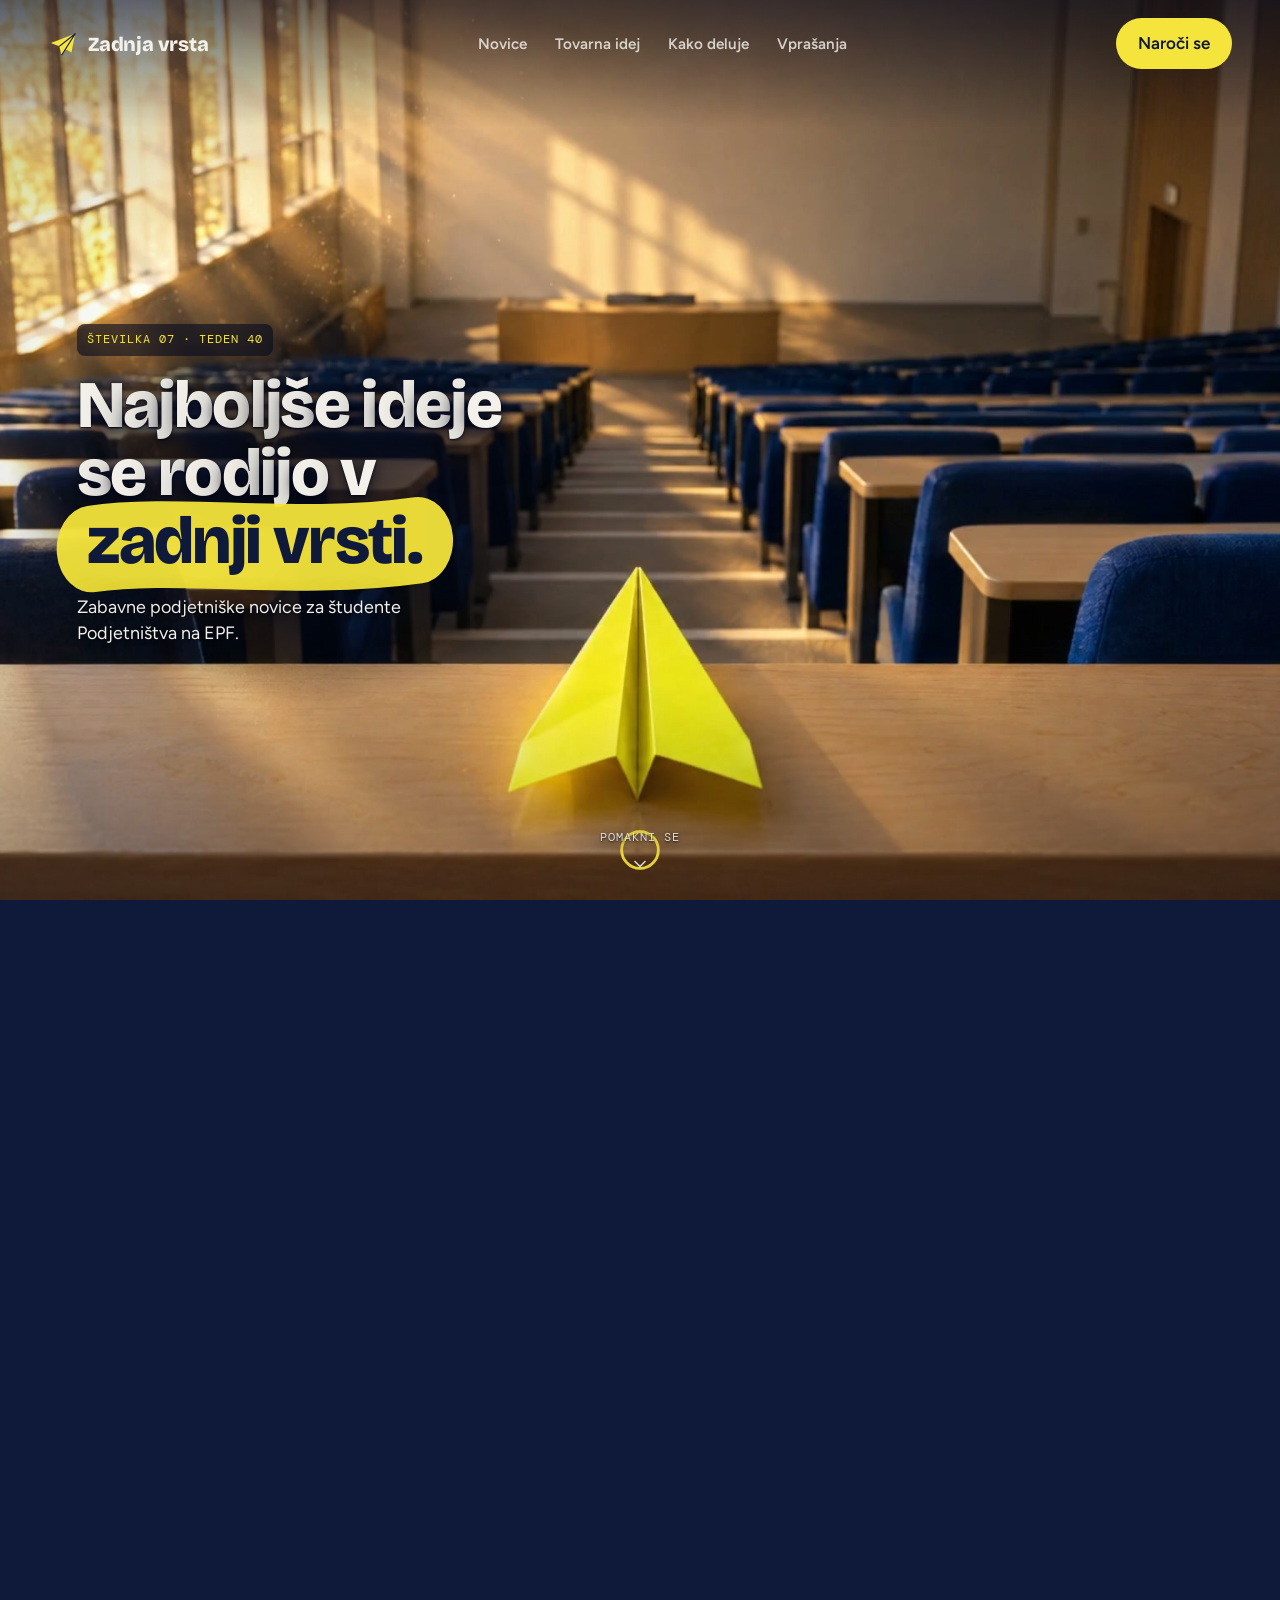
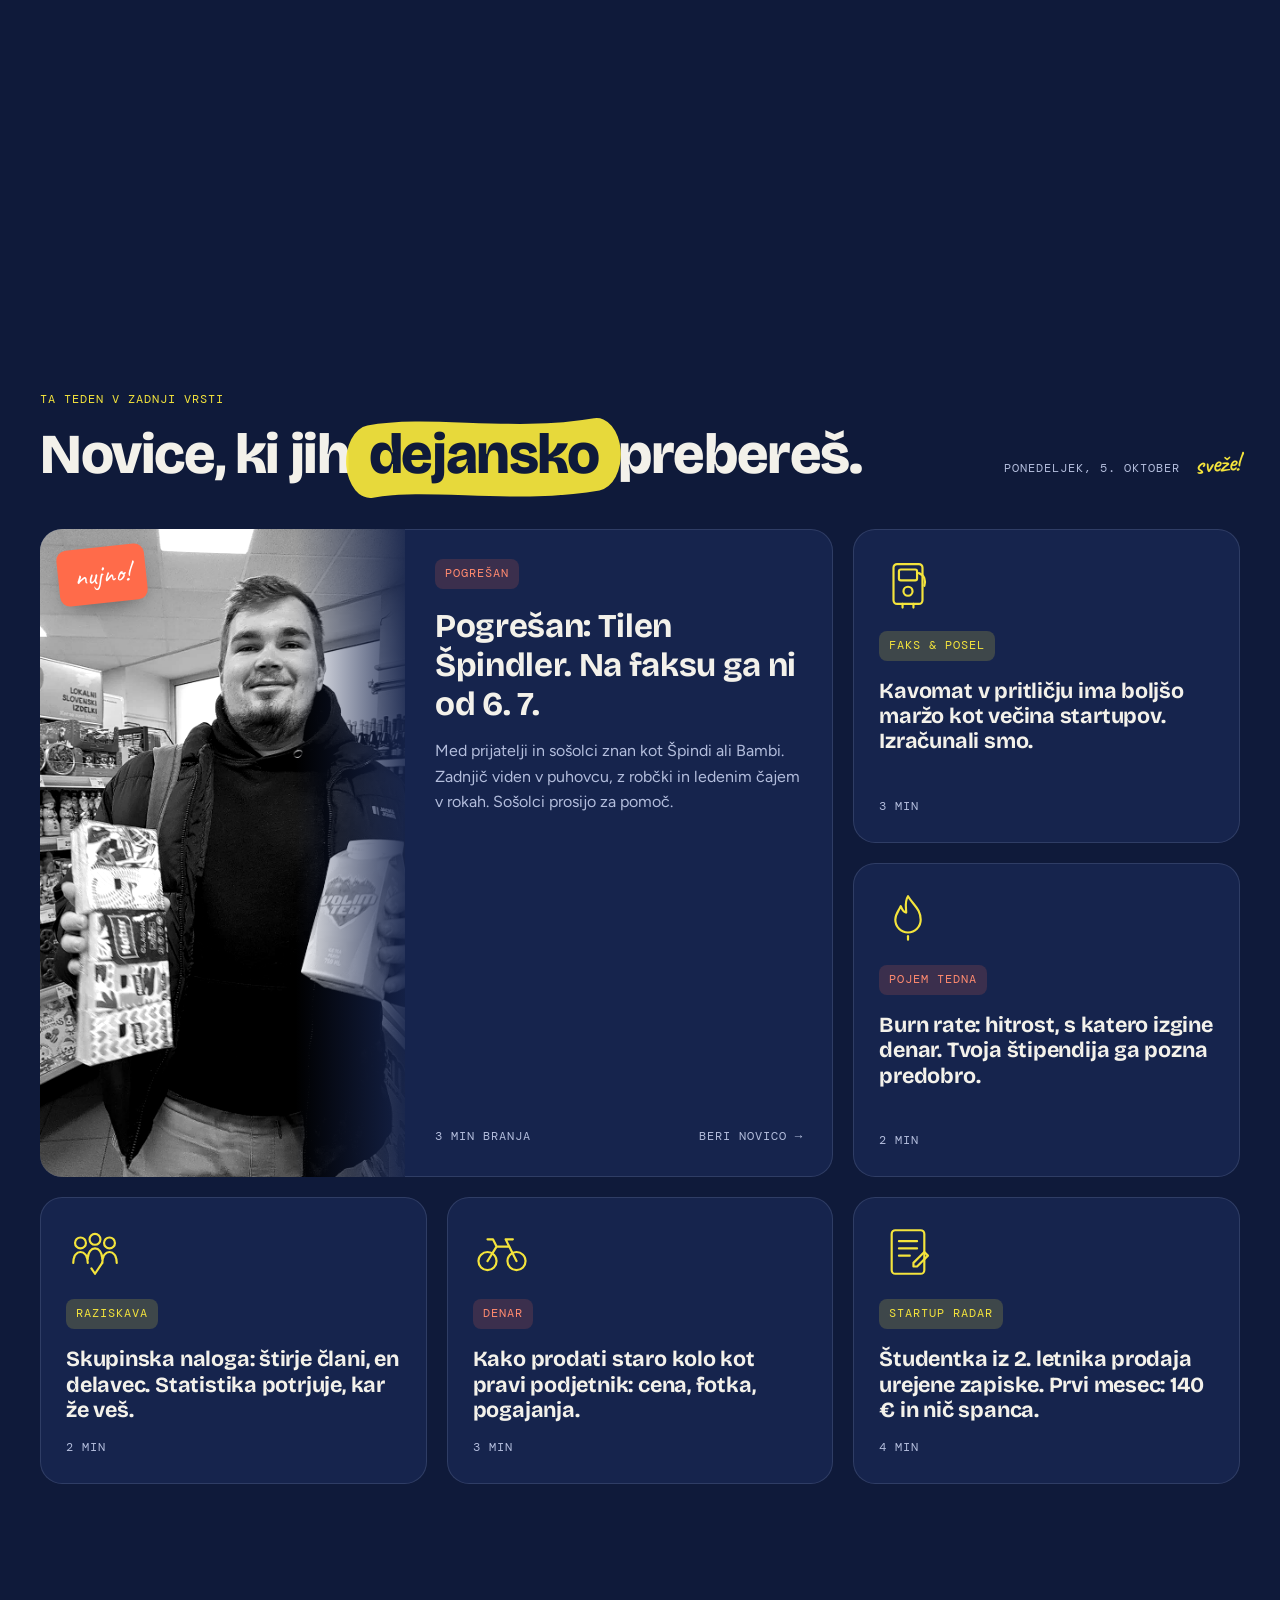
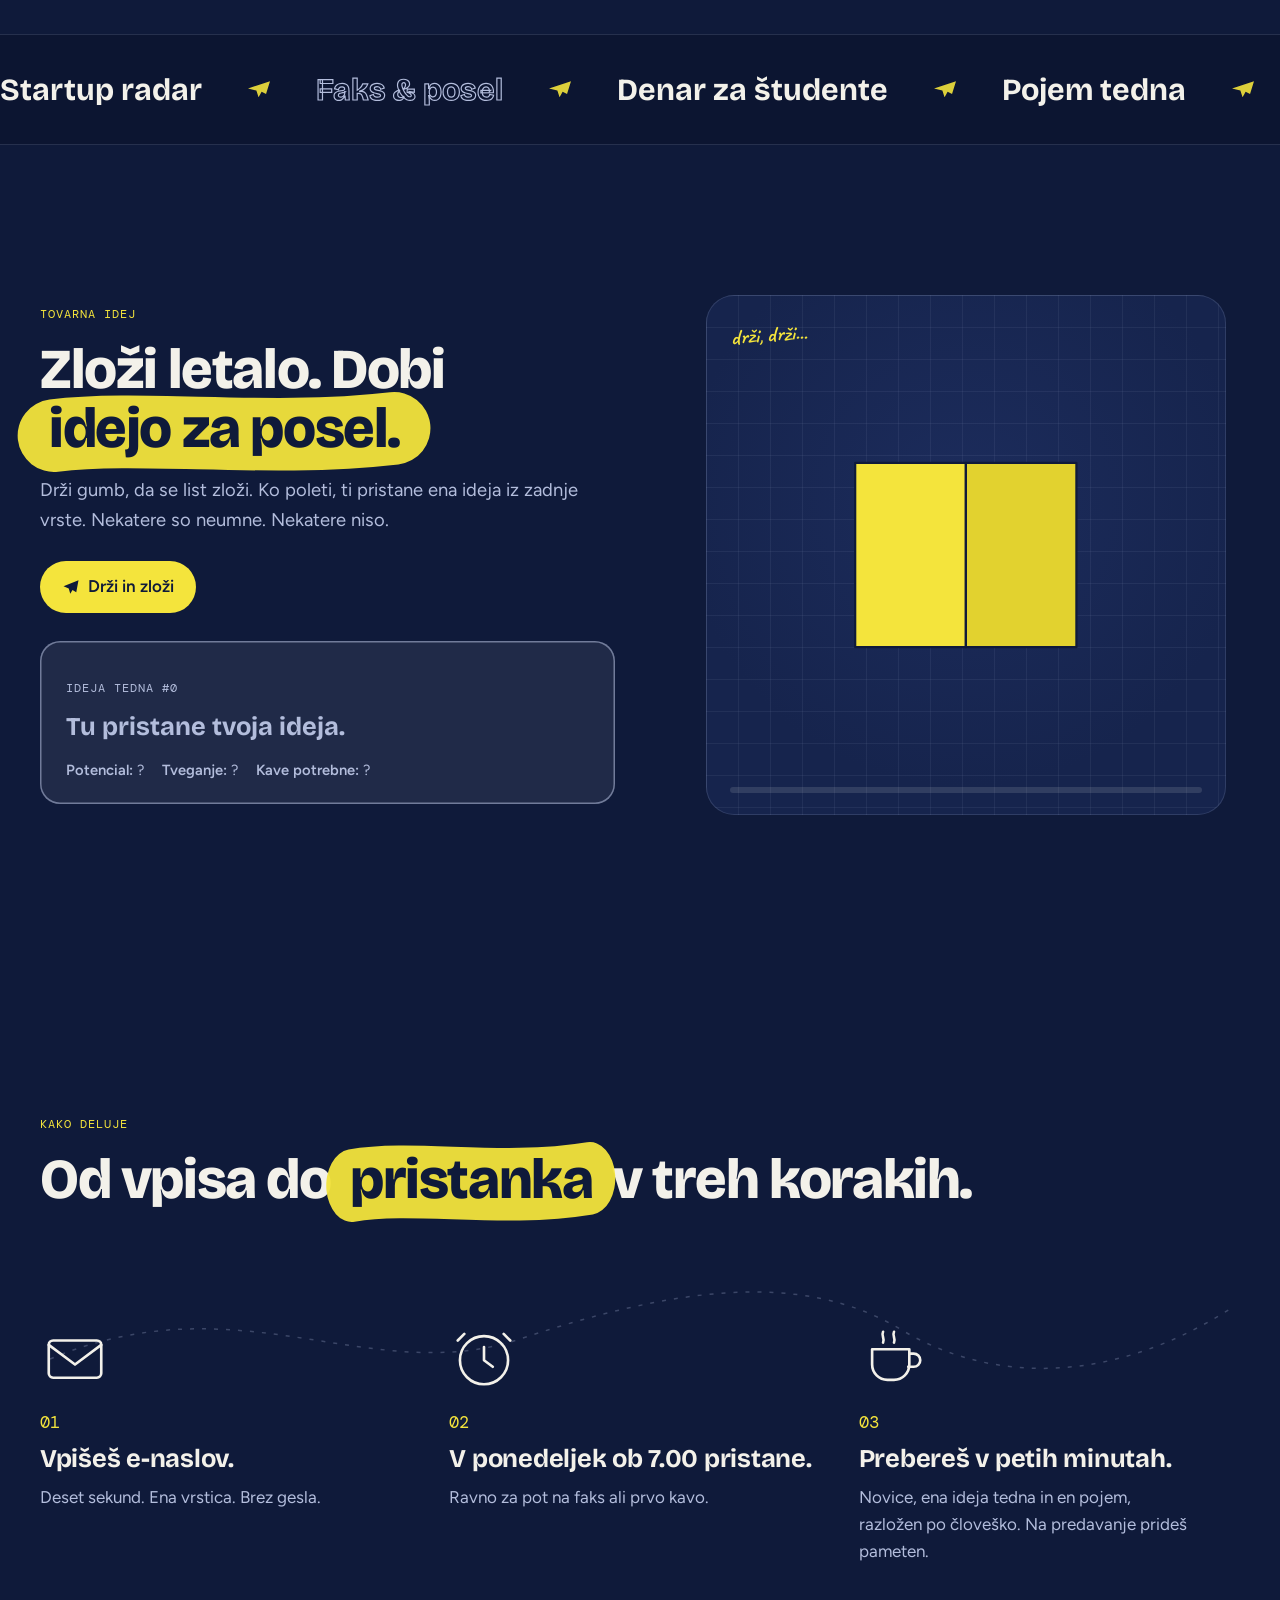
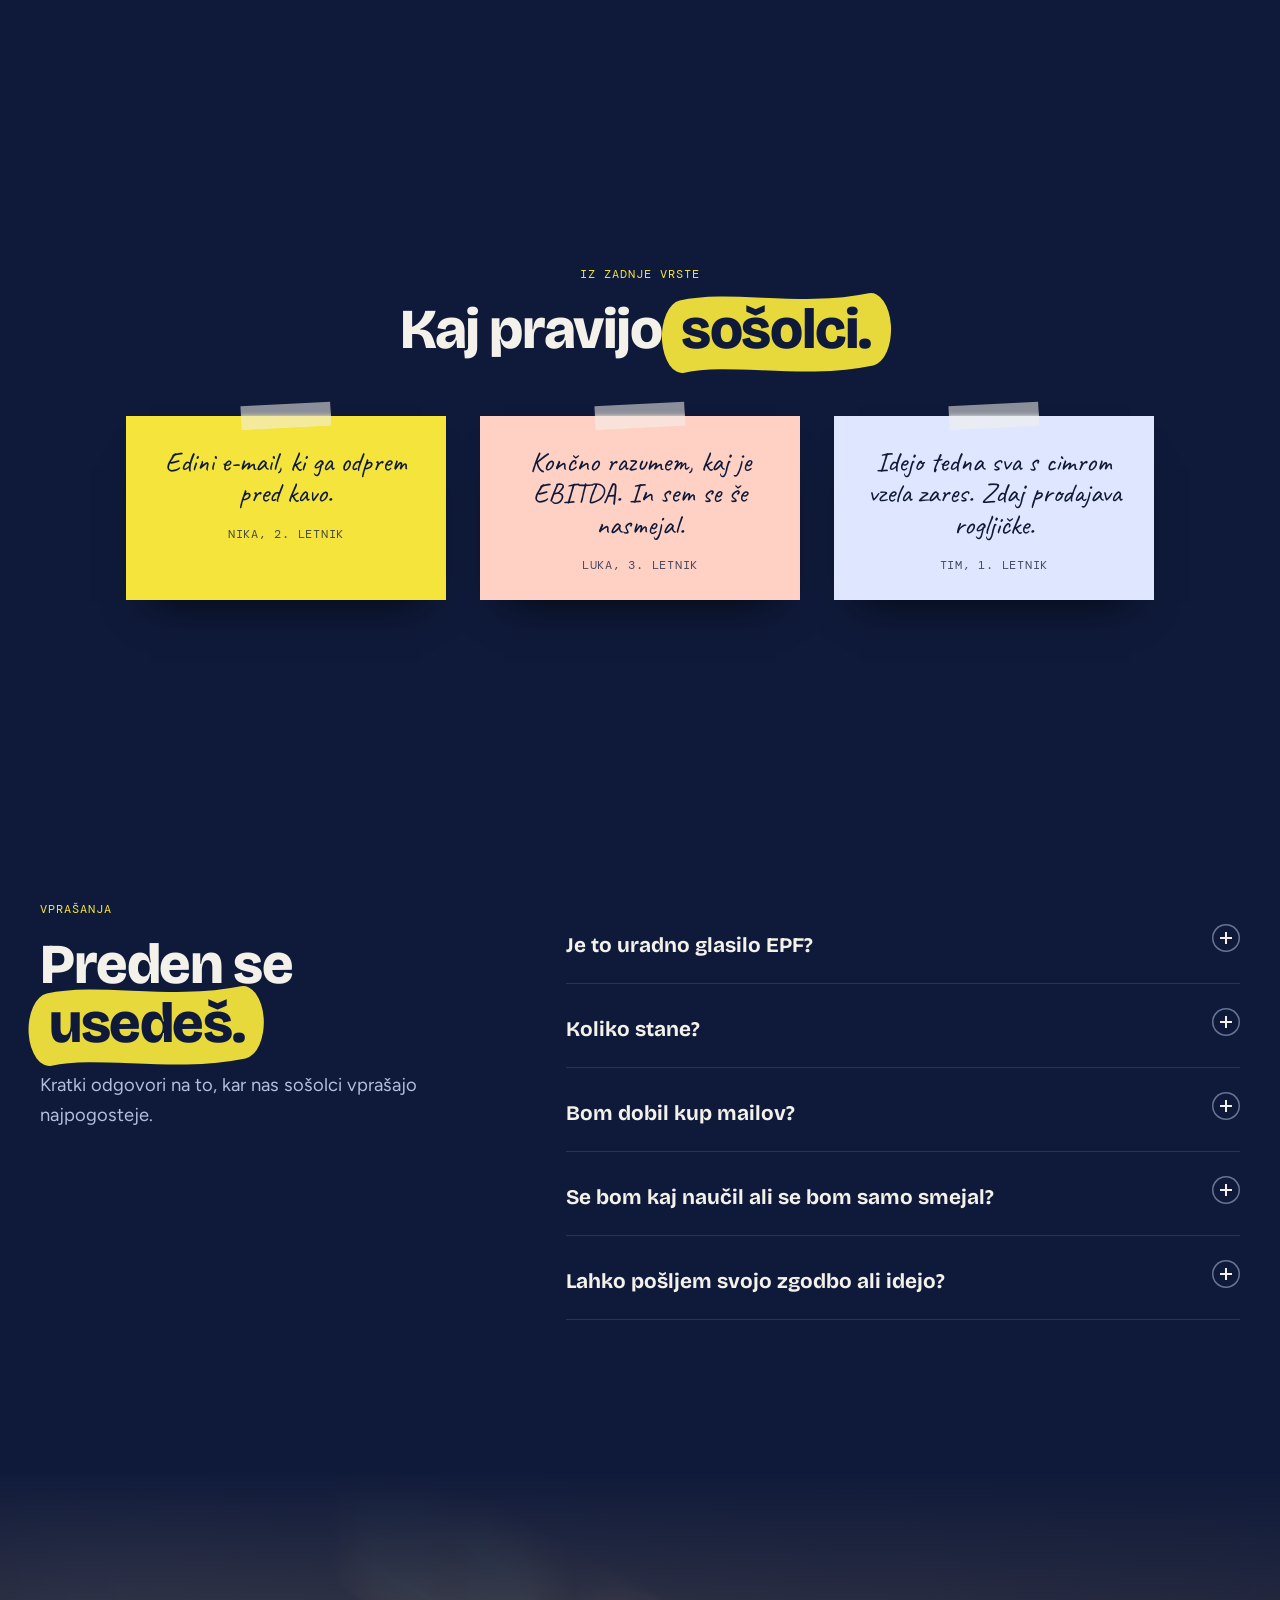
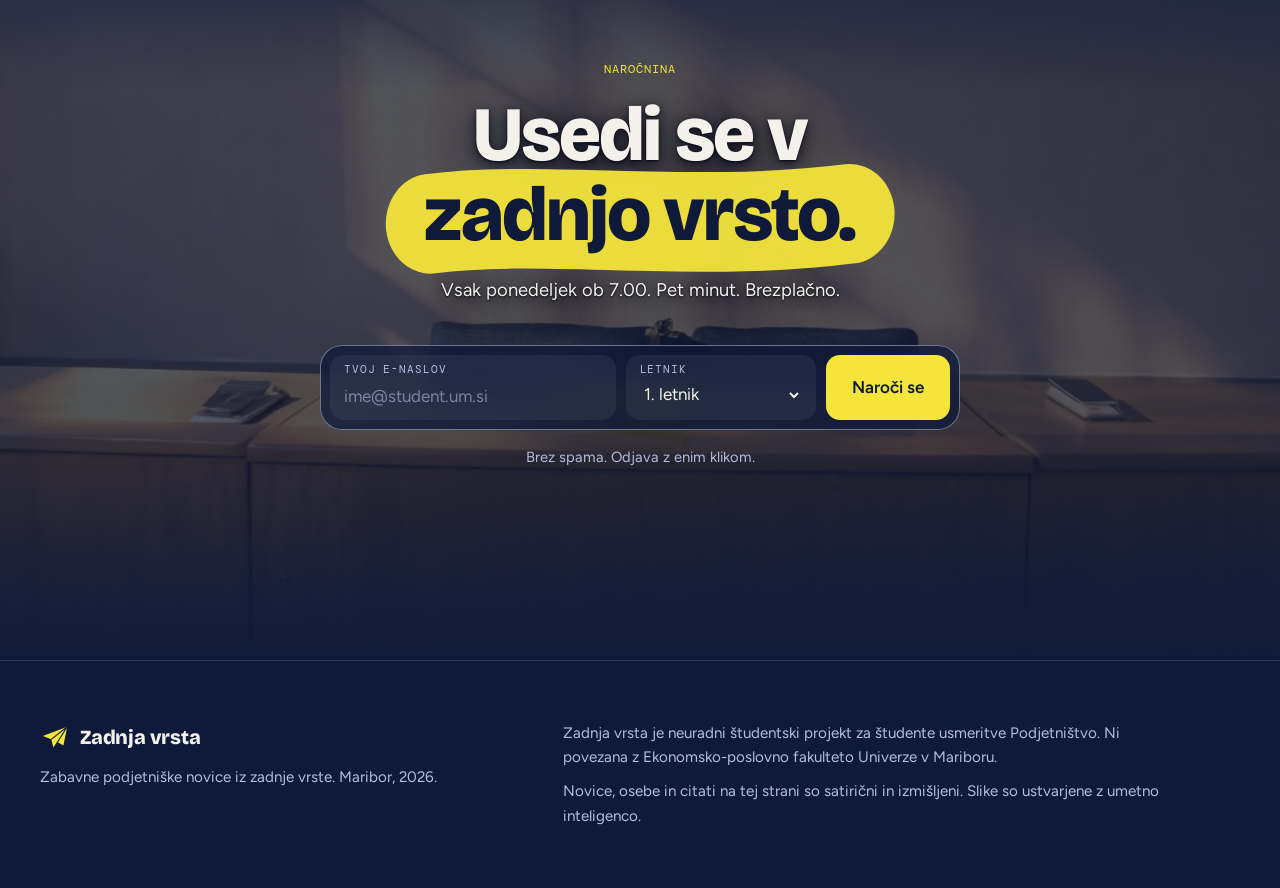
==== index.html @ e7b63c5e "Add satirical missing-person story as featured news" ====
<!doctype html>
<html lang="sl">
<head>
<meta charset="utf-8">
<meta name="viewport" content="width=device-width, initial-scale=1">
<title>Zadnja vrsta · Zabavne podjetniške novice za študente EPF</title>
<meta name="description" content="Zadnja vrsta je neuradni tedenski e-časopis za študente Podjetništva na EPF. Poslovne novice brez dolgčasa, vsak ponedeljek, pet minut branja, brezplačno.">
<meta name="theme-color" content="#0f1a3a">
<!-- DEPLOY STEP: replace og:url and og:image with absolute live URLs -->
<meta property="og:type" content="website">
<meta property="og:title" content="Zadnja vrsta · Poslovne novice brez dolgčasa">
<meta property="og:description" content="Najboljše ideje se rodijo v zadnji vrsti. Vsak ponedeljek, pet minut, brezplačno.">
<meta property="og:url" content="https://nnejc.github.io/zadnja-vrsta/">
<meta property="og:image" content="https://nnejc.github.io/zadnja-vrsta/assets/hero-ending.jpg">
<link rel="icon" href="data:image/svg+xml,%3Csvg xmlns='http://www.w3.org/2000/svg' viewBox='0 0 64 64'%3E%3Crect width='64' height='64' rx='14' fill='%230f1a3a'/%3E%3Cpath d='M54 14 10 30l16 6 4 16 8-11 10 6z' fill='%23f4e43c'/%3E%3Cpath d='M26 36 54 14 30 52' fill='none' stroke='%230f1a3a' stroke-width='2' stroke-linejoin='round'/%3E%3C/svg%3E">
<link rel="preconnect" href="https://fonts.googleapis.com">
<link rel="preconnect" href="https://fonts.gstatic.com" crossorigin>
<link href="https://fonts.googleapis.com/css2?family=Bricolage+Grotesque:opsz,wght@12..96,700;12..96,800&family=Caveat:wght@600&family=DM+Mono:wght@400;500&family=Figtree:wght@400;600&display=swap" rel="stylesheet">
<style>
@property --hk{syntax:'<number>';inherits:true;initial-value:0}
@property --draw{syntax:'<number>';inherits:true;initial-value:0}
:root{
  --canvas:#0f1a3a;
  --panel:#16244d;
  --panel-2:#1c2c5c;
  --accent:#f4e43c;
  --accent-hover:#fff06a;
  --accent-muted:rgba(244,228,60,.18);
  --coral:#ff6b4a;
  --text-secondary:#b3bddc;
  --text-primary:#f3f1ea;
  --ink:#0f1a3a;
  --line:rgba(179,189,220,.16);
  --line-strong:rgba(179,189,220,.55);
  --ease-out:cubic-bezier(.22,1,.36,1);
  --ease-io:cubic-bezier(.65,0,.35,1);
  --tshadow:0 1px 2px rgba(5,8,22,.95),0 3px 12px rgba(5,8,22,.78),0 10px 44px rgba(5,8,22,.8);
  --f-display:'Bricolage Grotesque',system-ui,sans-serif;
  --f-body:'Figtree',system-ui,sans-serif;
  --f-mono:'DM Mono',ui-monospace,monospace;
  --f-hand:'Caveat',cursive;
}
*,*::before,*::after{box-sizing:border-box}
html{overflow-x:hidden;overflow-x:clip;scroll-behavior:smooth;-webkit-text-size-adjust:100%}
body{margin:0;overflow-x:hidden;overflow-x:clip;background:var(--canvas);color:var(--text-primary);font-family:var(--f-body);font-size:1.0625rem;line-height:1.6;-webkit-font-smoothing:antialiased;animation:pageIn .9s var(--ease-out) both}
@keyframes pageIn{from{opacity:0}to{opacity:1}}
img{max-width:100%;display:block}
a{color:inherit}
button,input,select{font:inherit}
.sr-only{position:absolute;width:1px;height:1px;padding:0;margin:-1px;overflow:hidden;clip:rect(0 0 0 0);white-space:nowrap;border:0}
.skip{position:fixed;left:16px;top:-60px;z-index:100;background:var(--accent);color:var(--ink);padding:10px 16px;border-radius:10px;font-weight:600;text-decoration:none;transition:top .3s var(--ease-out)}
.skip:focus{top:16px}
:focus-visible{outline:3px solid var(--accent);outline-offset:3px;border-radius:6px}
.mono{font-family:var(--f-mono);font-size:.78rem;letter-spacing:.08em;text-transform:uppercase}
.hand{font-family:var(--f-hand);font-weight:600}

/* ---------- environment layer ---------- */
.env{position:fixed;inset:0;z-index:-1;pointer-events:none;overflow:hidden}
.env::before,.env::after{content:"";position:absolute;width:70vmax;height:70vmax;border-radius:50%;filter:blur(40px);opacity:.55}
.env::before{left:-20vmax;top:-10vmax;background:radial-gradient(circle,rgba(46,78,170,.55),transparent 65%);animation:drift1 90s var(--ease-io) -20s infinite alternate}
.env::after{right:-25vmax;bottom:-25vmax;background:radial-gradient(circle,rgba(244,228,60,.08),transparent 60%);animation:drift2 110s var(--ease-io) -40s infinite alternate}
@keyframes drift1{to{transform:translate(18vmax,22vmax) scale(1.1)}}
@keyframes drift2{to{transform:translate(-20vmax,-14vmax) scale(.9)}}
.grain{position:absolute;inset:0;opacity:.07;mix-blend-mode:overlay;background-image:url("data:image/svg+xml,%3Csvg xmlns='http://www.w3.org/2000/svg' width='160' height='160'%3E%3Cfilter id='n'%3E%3CfeTurbulence type='fractalNoise' baseFrequency='.9' numOctaves='2' stitchTiles='stitch'/%3E%3C/filter%3E%3Crect width='100%25' height='100%25' filter='url(%23n)'/%3E%3C/svg%3E")}

/* ---------- nav ---------- */
.nav{position:fixed;top:0;left:0;right:0;z-index:50;display:flex;align-items:center;justify-content:space-between;gap:24px;padding:18px clamp(16px,4vw,48px);transition:background-color .5s var(--ease-out),backdrop-filter .5s var(--ease-out),padding .5s var(--ease-out)}
.nav::before{content:"";position:absolute;inset:0 0 -40px;z-index:-1;pointer-events:none;background:linear-gradient(rgba(8,12,30,.55),rgba(8,12,30,0));transition:opacity .5s var(--ease-out)}
.nav.solid{background:rgba(15,26,58,.82);backdrop-filter:blur(14px);-webkit-backdrop-filter:blur(14px);padding-top:12px;padding-bottom:12px}
.nav.solid::before{opacity:0}
.brand{display:flex;align-items:center;gap:10px;text-decoration:none;font-family:var(--f-display);font-weight:800;font-size:1.25rem;letter-spacing:-.01em}
.brand svg{width:30px;height:30px;flex:none}
.nav ul{display:flex;gap:28px;list-style:none;margin:0;padding:0}
.nav ul a{text-decoration:none;font-weight:600;font-size:.95rem;color:var(--text-primary);opacity:.82;transition:opacity .3s var(--ease-out)}
.nav ul a:hover{opacity:1}
.btn{display:inline-flex;align-items:center;justify-content:center;gap:8px;border:0;cursor:pointer;text-decoration:none;font-weight:600;border-radius:999px;padding:12px 22px;background:var(--accent);color:var(--ink);text-shadow:none;transition:background-color .3s var(--ease-out),transform .3s var(--ease-out),box-shadow .3s var(--ease-out)}
.btn:hover{background:var(--accent-hover);transform:translateY(-2px);box-shadow:0 10px 30px -10px rgba(244,228,60,.6)}
.btn.ghost{background:transparent;color:var(--text-primary);box-shadow:inset 0 0 0 1.5px var(--line-strong)}
.btn.ghost:hover{box-shadow:inset 0 0 0 1.5px var(--text-primary);background:rgba(243,241,234,.06)}
.btn svg{width:18px;height:18px}
@media (max-width:860px){.nav ul{display:none}}
@media (pointer:coarse){.btn{min-height:44px}}

/* ---------- highlighter (signature) ---------- */
.hl{position:relative;isolation:isolate;white-space:nowrap;margin:0 .16em;color:color-mix(in srgb,var(--ink) calc(var(--hk)*100%),var(--text-primary))}
.hl-svg{position:absolute;left:-.1em;top:-.06em;width:calc(100% + .2em);height:calc(100% + .1em);z-index:-1;overflow:visible;pointer-events:none}
.hl-svg path{fill:none;stroke:var(--accent);stroke-width:20;stroke-linecap:round;stroke-dasharray:1;stroke-dashoffset:calc(1 - var(--hk));opacity:.95}
.reveal .hl,.static-hero .hl{text-shadow:none}
.reveal .hl{--hk:0;transition:--hk 1s var(--ease-out) .45s}
.reveal.in .hl{--hk:1}

/* ---------- hero ---------- */
.hero{position:relative;height:560vh}
.stage{position:sticky;top:0;height:100vh;height:100svh;overflow:hidden;background:#0a1230}
.poster,.stage video{position:absolute;inset:0;width:100%;height:100%;object-fit:cover;background-size:cover;background-position:center}
.stage video{opacity:0;transform:translateZ(0);will-change:transform;transition:opacity .8s var(--ease-out)}
.stage.video-ready video{opacity:1}
.stage.video-failed video{display:none}
.scrim{position:absolute;inset:0;pointer-events:none;background:radial-gradient(ellipse 120% 90% at 50% 45%,rgba(8,12,30,0) 35%,rgba(8,12,30,.6) 100%)}
.band{position:absolute;z-index:2;opacity:0;text-shadow:var(--tshadow);pointer-events:none}
.band::before{content:"";position:absolute;inset:-30% -22%;z-index:-1;pointer-events:none;opacity:calc(.25 + .75*var(--k,1));background:radial-gradient(ellipse 60% 56% at 50% 50%,rgba(6,10,28,var(--sa,.64)) 0%,rgba(6,10,28,calc(var(--sa,.64)*.66)) 46%,rgba(6,10,28,0) 76%)}
.band.live{pointer-events:auto}
.pos-l{left:clamp(16px,6vw,96px);top:36%}
.pos-lb{left:clamp(16px,6vw,96px);bottom:11%}
.pos-r{right:clamp(16px,6vw,96px);top:40%;text-align:right}
.pos-c{left:50%;top:15%;transform:translateX(-50%);text-align:center;width:min(92vw,980px)}
.band .kicker{display:inline-block;margin:0 0 16px;padding:6px 10px;border-radius:8px;color:var(--accent);background:rgba(8,12,30,.62);backdrop-filter:blur(8px);-webkit-backdrop-filter:blur(8px);text-shadow:none;opacity:var(--k,1)}
/* settle band sits on the sunlit wall: flip to ink on a light scrim */
.band.light{text-shadow:none;color:var(--ink)}
.band.light::before{background:radial-gradient(ellipse 62% 58% at 50% 50%,rgba(250,242,226,var(--sa,.6)) 0%,rgba(250,242,226,calc(var(--sa,.6)*.6)) 50%,rgba(250,242,226,0) 78%)}
.band.light .sub{color:#24305a;font-weight:600}
.band.light .hl{--hk:1;color:var(--ink);text-shadow:none}
.band.light .hl-svg path{stroke-dashoffset:calc(1 - clamp(0,(var(--k,1) - .5)*2.4,1))}
.band.light .btn.ghost{color:var(--ink);box-shadow:inset 0 0 0 1.5px rgba(15,26,58,.55)}
.band.light .btn.ghost:hover{background:rgba(15,26,58,.08)}
.bt{margin:0;font-family:var(--f-display);font-weight:800;line-height:1.02;letter-spacing:-.025em;font-size:clamp(2.4rem,5.2vw,5rem)}
.pos-l .bt,.pos-r .bt,.pos-lb .bt{max-width:11ch}
.pos-r .bt{margin-left:auto}
.pos-c .bt{max-width:17ch;margin:0 auto}
.band .sub{margin:18px 0 0;font-size:clamp(1.05rem,1.4vw,1.3rem);line-height:1.45;max-width:30ch;color:var(--text-primary);--ks:clamp(0,(var(--k,1) - .55)*3,1);opacity:var(--ks);transform:translateY(calc((1 - var(--ks))*10px))}
.pos-r .sub{margin-left:auto}
.pos-c .sub{margin-left:auto;margin-right:auto}
.band .row{display:flex;gap:14px;justify-content:center;margin-top:26px;--kb:clamp(0,(var(--k,1) - .78)*5,1);opacity:var(--kb);transform:translateY(calc((1 - var(--kb))*12px))}
.band .hl{--hk:clamp(0,(var(--k,1) - .5)*2.4,1);text-shadow:0 1px 2px rgba(5,8,22,calc(.9*(1 - var(--hk)))),0 6px 30px rgba(5,8,22,calc(.7*(1 - var(--hk))))}
.note{position:absolute;font-family:var(--f-hand);font-weight:600;color:var(--accent);font-size:clamp(1.3rem,1.8vw,1.7rem);line-height:1.1;transform:rotate(-6deg);white-space:nowrap}
.band .note{opacity:clamp(0,(var(--k,1) - .7)*4,1)}
.w,.c{display:inline-block}
/* entrances */
.e-rise .w{--kc:clamp(0,(var(--k,0) - var(--th,0))*2.6,1);opacity:var(--kc);transform:translateY(calc((1 - var(--kc))*.55em))}
.e-snap .c{--kc:clamp(0,(var(--k,0) - var(--th,0))*3,1);opacity:var(--kc);transform:translateX(calc((1 - var(--kc))*var(--jx,0px)))}
.e-drift .w{--kc:clamp(0,(var(--k,0) - var(--th,0))*2.8,1);opacity:var(--kc);transform:translateY(calc((1 - var(--kc))*-28px)) rotate(calc((1 - var(--kc))*var(--jr,0deg)))}
.ring{position:absolute;left:50%;bottom:28px;transform:translateX(-50%);width:44px;height:44px;color:var(--accent);opacity:.9;transition:opacity .6s var(--ease-out)}
.ring circle.bg{opacity:.2}
.stage.video-ready .ring{opacity:0}
.cue{position:absolute;left:50%;bottom:26px;transform:translateX(-50%);display:flex;flex-direction:column;align-items:center;gap:6px;color:var(--text-primary);opacity:0;transition:opacity .6s var(--ease-out);text-shadow:var(--tshadow)}
.cue svg{width:20px;height:20px;animation:bob 2.4s var(--ease-io) -1s infinite}
@keyframes bob{50%{transform:translateY(6px)}}
.stage.video-ready .cue,.stage.video-failed .cue{opacity:.85}
.stage.past-start .cue{opacity:0}
.static-hero{display:none}

/* static-hero gates: MUST match GATES in JS exactly */
@media (max-width: 720px), (orientation: portrait) and (max-width: 1024px), (orientation: portrait) and (pointer: coarse), (orientation: landscape) and (pointer: coarse) and (max-height: 560px), (prefers-reduced-motion: reduce){
  .hero{height:auto}
  .stage{position:relative;height:auto;min-height:0;display:block;background:var(--canvas)}
  .stage::before{content:"";display:block;height:58svh;min-height:300px;background:#0a1230 url('assets/hero-static.jpg') center 88%/cover no-repeat}
  .stage video,.stage .band,.stage .ring,.stage .cue,.stage .poster{display:none}
  .stage .scrim{bottom:auto;height:58svh;min-height:300px;background:linear-gradient(180deg,rgba(8,12,30,.6) 0%,rgba(8,12,30,0) 28%,rgba(15,26,58,0) 62%,var(--canvas) 100%)}
  .static-hero{display:block;position:relative;z-index:2;margin:-64px auto 0;padding:0 20px 64px;max-width:760px;text-shadow:var(--tshadow)}
  .static-hero .bt{font-size:clamp(2.3rem,9vw,3.6rem);max-width:13ch}
  .static-hero p{margin:16px 0 0;font-size:1.1rem;max-width:34ch}
  .static-hero .row{display:flex;flex-wrap:wrap;gap:12px;margin-top:24px}
  .static-hero .hl{--hk:1}
}
@media (max-height:560px){.cue,.ring{display:none}}

/* ---------- sections ---------- */
main{position:relative;display:block}
main:focus{outline:none}
.wrap{width:min(1200px,100% - 32px);margin:0 auto}
section{position:relative;padding:clamp(80px,12vw,150px) 0}
.kick{color:var(--accent);margin:0 0 16px}
.h2{font-family:var(--f-display);font-weight:800;font-size:clamp(2.1rem,4.4vw,3.8rem);line-height:1.04;letter-spacing:-.025em;margin:0}
.lede{color:var(--text-secondary);font-size:1.15rem;max-width:52ch;margin:18px 0 0}
.reveal .rv{opacity:0;transform:translateY(26px);transition:opacity .9s var(--ease-out),transform .9s var(--ease-out)}
.reveal.in .rv{opacity:1;transform:none}
.reveal.in .rv:nth-child(2){transition-delay:.08s}
.reveal.in .rv:nth-child(3){transition-delay:.16s}
.reveal.in .rv:nth-child(4){transition-delay:.24s}
.reveal.in .rv:nth-child(5){transition-delay:.32s}
.reveal.in .rv:nth-child(6){transition-delay:.4s}
.reveal.settled .rv,.reveal.settled .rv:nth-child(n){transition-delay:0s !important}

/* news */
.news-head{display:flex;justify-content:space-between;align-items:flex-end;gap:24px;flex-wrap:wrap;margin-bottom:44px}
.issue{display:flex;align-items:baseline;gap:14px;color:var(--text-secondary)}
.issue .hand{font-size:1.6rem;color:var(--accent);transform:rotate(-4deg);display:inline-block}
.grid{display:grid;grid-template-columns:repeat(3,1fr);gap:20px}
.card{position:relative;display:flex;flex-direction:column;background:var(--panel);border-radius:22px;padding:26px;text-decoration:none;box-shadow:inset 0 0 0 1px var(--line);transition:transform .5s var(--ease-out),box-shadow .5s var(--ease-out),background-color .5s var(--ease-out)}
.card:hover{transform:translateY(-6px) rotate(-.4deg);box-shadow:inset 0 0 0 1px var(--line-strong),0 30px 60px -30px rgba(0,0,0,.6);background:var(--panel-2)}
.card .tag{align-self:flex-start;padding:5px 10px;border-radius:8px;background:var(--accent-muted);color:var(--accent);margin-bottom:18px}
.card .tag.coral{background:rgba(255,107,74,.16);color:#ff8a6f}
.card h3{font-family:var(--f-display);font-weight:700;font-size:1.35rem;line-height:1.18;letter-spacing:-.01em;margin:0 0 14px}
.card p{color:var(--text-secondary);margin:0 0 18px;font-size:1rem}
.card .meta{margin-top:auto;display:flex;align-items:baseline;justify-content:space-between;color:var(--text-secondary)}
.card .doodle{width:58px;height:58px;margin-bottom:18px;color:var(--accent)}
.doodle path,.doodle circle,.doodle rect,.doodle line,.doodle polyline{fill:none;stroke:currentColor;stroke-width:2.4;stroke-linecap:round;stroke-linejoin:round}
.card.feature{grid-column:span 2;grid-row:span 2;padding:0;overflow:hidden}
.feature .img{position:relative;aspect-ratio:16/9;overflow:hidden}
.feature .img img{width:100%;height:100%;object-fit:cover;transition:transform 1.2s var(--ease-out)}
.feature:hover .img img{transform:scale(1.04)}
.feature .body{padding:30px;display:flex;flex-direction:column;flex:1}
.feature h3{font-size:clamp(1.6rem,2.6vw,2.3rem)}
.feature .sticker{position:absolute;right:18px;top:18px;background:var(--coral);color:#fff;font-family:var(--f-hand);font-size:1.5rem;padding:6px 16px;border-radius:10px;transform:rotate(5deg);box-shadow:0 10px 24px -10px rgba(0,0,0,.5)}
/* missing-person feature: portrait photo beside the text, poster style */
.feature.missing{flex-direction:row}
.feature.missing .img{aspect-ratio:auto;flex:0 0 46%;min-height:100%}
.feature.missing .img::after{content:"";position:absolute;inset:0;pointer-events:none;background:linear-gradient(90deg,rgba(22,36,77,0) 70%,rgba(22,36,77,.9));mix-blend-mode:normal}
.feature.missing .img img{object-position:50% 30%;filter:contrast(1.05)}
.feature.missing .sticker{left:18px;right:auto;top:18px;transform:rotate(-6deg);font-size:1.7rem}
.feature.missing .body{justify-content:center}
.feature.missing h3{font-size:clamp(1.7rem,2.6vw,2.4rem)}
@media (max-width:980px){.grid{grid-template-columns:1fr 1fr}.card.feature{grid-column:span 2;grid-row:auto}}
@media (max-width:640px){.grid{grid-template-columns:1fr}.card.feature{grid-column:auto}.feature.missing{flex-direction:column}.feature.missing .img{flex:none;aspect-ratio:4/5}.feature.missing .img::after{background:linear-gradient(180deg,rgba(22,36,77,0) 70%,rgba(22,36,77,.9))}}

/* marquee */
.marquee{padding:30px 0;border-block:1px solid var(--line);overflow:hidden;background:rgba(10,16,40,.45)}
.track{display:flex;gap:46px;width:max-content;animation:mq 60s linear infinite}
.track span{font-family:var(--f-display);font-weight:700;font-size:clamp(1.4rem,2.4vw,2rem);white-space:nowrap;display:flex;align-items:center;gap:46px;color:var(--text-primary)}
.track span::after{content:"";width:22px;height:16px;background:var(--accent);clip-path:polygon(100% 0,0 45%,38% 58%,48% 100%,62% 66%,82% 80%);opacity:.9}
.track span:nth-child(3n+2){color:transparent;-webkit-text-stroke:1.2px var(--text-secondary)}
@keyframes mq{to{transform:translateX(-50%)}}
.offscreen .track{animation-play-state:paused}

/* idea factory */
.factory{display:grid;grid-template-columns:1.05fr 1fr;gap:clamp(30px,6vw,80px);align-items:center}
.bench{position:relative;aspect-ratio:1/1;max-width:520px;width:100%;margin:0 auto;border-radius:28px;background:radial-gradient(circle at 50% 40%,var(--panel-2),var(--panel) 70%);box-shadow:inset 0 0 0 1px var(--line);display:grid;place-items:center;overflow:hidden}
.bench::before{content:"";position:absolute;inset:0;background-image:linear-gradient(var(--line) 1px,transparent 1px),linear-gradient(90deg,var(--line) 1px,transparent 1px);background-size:32px 32px;opacity:.5}
.paper{position:relative;width:78%;overflow:visible}
.paper polygon{stroke:#0f1a3a;stroke-width:1.2;stroke-linejoin:round}
.paper .w1{fill:#f4e43c}.paper .w2{fill:#e2d22f}
.paper .crease{stroke:#0f1a3a;stroke-width:1.2;opacity:.55}
.paper g.flyer{transform-origin:110px 70px;transform-box:view-box}
.bench.launched g.flyer{animation:launch 1s var(--ease-io) forwards}
@keyframes launch{0%{transform:none}30%{transform:translate(-14px,10px) rotate(4deg)}100%{transform:translate(260px,-220px) rotate(-18deg) scale(.6);opacity:0}}
.meter{position:absolute;left:24px;right:24px;bottom:22px;height:6px;border-radius:6px;background:rgba(243,241,234,.12);overflow:hidden}
.meter i{display:block;height:100%;width:100%;background:var(--accent);transform-origin:left;transform:scaleX(var(--p,0))}
.bench .hint{position:absolute;top:22px;left:24px;color:var(--text-secondary)}
.idea{margin-top:28px;background:var(--text-primary);color:var(--ink);border-radius:20px;padding:26px 26px 22px;box-shadow:0 30px 60px -30px rgba(0,0,0,.6);transform:rotate(-1deg)}
.idea .mono{color:#4a5680}
.idea p.big{font-family:var(--f-display);font-weight:700;font-size:clamp(1.3rem,2vw,1.65rem);line-height:1.22;margin:10px 0 16px}
.idea .scores{display:flex;flex-wrap:wrap;gap:8px 18px;font-size:.92rem;color:#2c3762}
.idea .scores b{font-weight:600}
.idea .rv2{opacity:0;transform:translateY(12px);transition:opacity .6s var(--ease-out),transform .6s var(--ease-out)}
.idea.show .rv2{opacity:1;transform:none}
.idea.show .rv2:nth-child(2){transition-delay:.1s}
.idea.show .rv2:nth-child(3){transition-delay:.22s}
.idea.idle{background:rgba(243,241,234,.08);color:var(--text-secondary);box-shadow:inset 0 0 0 1.5px var(--line-strong);border:0}
.idea.idle .rv2{opacity:1;transform:none}
.idea.idle .mono,.idea.idle .scores{color:var(--text-secondary)}
.hold{margin-top:26px;user-select:none;-webkit-user-select:none;touch-action:none}
@media (max-width:900px){.factory{grid-template-columns:1fr}}

/* how */
.how{position:relative}
.how-steps{position:relative;display:grid;grid-template-columns:repeat(3,1fr);gap:28px;margin-top:70px}
.flight{position:absolute;left:0;right:0;top:-10px;height:120px;width:100%;overflow:visible;pointer-events:none}
.flight .trail{fill:none;stroke:var(--accent);stroke-width:2;stroke-dasharray:1;stroke-dashoffset:calc(1 - var(--draw));opacity:.75}
.flight .ghost{fill:none;stroke:var(--line-strong);stroke-width:1.5;stroke-dasharray:4 8;opacity:.5}
.flight .mini{fill:var(--accent)}
.step{position:relative;padding-top:130px}
.step .num{font-family:var(--f-mono);color:var(--accent)}
.step .doodle{width:70px;height:70px;color:var(--text-primary);position:absolute;top:44px;left:0}
.step h3{font-family:var(--f-display);font-weight:700;font-size:1.6rem;line-height:1.15;margin:8px 0 10px;letter-spacing:-.01em}
.step p{color:var(--text-secondary);margin:0;max-width:30ch}
@media (max-width:820px){.how-steps{grid-template-columns:1fr;gap:20px}.flight{display:none}.step{padding:0 0 0 96px;min-height:90px}.step .doodle{top:0}}

/* quotes */
.notes{display:flex;flex-wrap:wrap;justify-content:center;gap:34px;margin-top:56px}
.postit{position:relative;width:min(320px,100%);padding:30px 26px 24px;color:var(--ink);background:var(--accent);box-shadow:0 26px 40px -24px rgba(0,0,0,.7);transform:rotate(var(--r,-2deg));transition:transform .5s var(--ease-out)}
.postit:nth-child(2){--r:2.5deg;background:#ffd1c4}
.postit:nth-child(3){--r:-1deg;background:#dfe6ff}
.postit:hover{transform:rotate(0) translateY(-6px)}
.postit::before{content:"";position:absolute;top:-12px;left:50%;width:90px;height:24px;transform:translateX(-50%) rotate(-3deg);background:rgba(243,241,234,.55);backdrop-filter:blur(2px)}
.postit q{display:block;font-family:var(--f-hand);font-size:1.75rem;line-height:1.12;quotes:none}
.postit .who{margin-top:16px;font-family:var(--f-mono);font-size:.78rem;letter-spacing:.06em;text-transform:uppercase;opacity:.75}
.postit .life{animation:sway 6s var(--ease-io) -2s infinite}
.notes .postit:nth-child(2) .life{animation-delay:-4s}
@keyframes sway{50%{transform:translateY(-2px) rotate(.4deg)}}

/* faq */
.faq{display:grid;grid-template-columns:.8fr 1.2fr;gap:clamp(30px,6vw,80px)}
.faq details{border-bottom:1px solid var(--line)}
.faq summary{cursor:pointer;list-style:none;display:flex;justify-content:space-between;align-items:baseline;gap:20px;padding:24px 0;font-family:var(--f-display);font-weight:700;font-size:1.3rem;line-height:1.25}
.faq summary::-webkit-details-marker{display:none}
.faq summary .pm{flex:none;width:28px;height:28px;border-radius:50%;box-shadow:inset 0 0 0 1.5px var(--line-strong);position:relative;transition:transform .4s var(--ease-out),background-color .4s var(--ease-out)}
.faq summary .pm::before,.faq summary .pm::after{content:"";position:absolute;left:50%;top:50%;width:12px;height:2px;background:currentColor;transform:translate(-50%,-50%)}
.faq summary .pm::after{transform:translate(-50%,-50%) rotate(90deg);transition:transform .4s var(--ease-out)}
.faq details[open] .pm{background:var(--accent);color:var(--ink);transform:rotate(180deg)}
.faq details[open] .pm::after{transform:translate(-50%,-50%) rotate(0)}
.faq .ans{color:var(--text-secondary);padding:0 40px 24px 0;margin:0;max-width:60ch}
.faq details[open] .ans{animation:ansIn .5s var(--ease-out)}
@keyframes ansIn{from{opacity:0;transform:translateY(-6px)}}
@media (max-width:820px){.faq{grid-template-columns:1fr}}

/* cta */
.cta{padding:0;overflow:hidden}
.cta .bg{position:absolute;inset:0;background:url('assets/hero-ending.jpg') center/cover no-repeat}
.cta .bg::after{content:"";position:absolute;inset:0;background:linear-gradient(180deg,var(--canvas) 0%,rgba(15,26,58,.72) 28%,rgba(15,26,58,.72) 70%,var(--canvas) 100%)}
.cta .inner{position:relative;padding:clamp(110px,16vw,190px) 0;text-align:center}
.cta .h2{font-size:clamp(2.5rem,6vw,5rem);max-width:14ch;margin:0 auto;text-shadow:var(--tshadow)}
.cta .lede{margin:20px auto 0;color:var(--text-primary);text-shadow:var(--tshadow)}
.form{margin:40px auto 0;width:min(640px,100%);display:grid;grid-template-columns:1.5fr 1fr auto;gap:10px;padding:10px;border-radius:22px;background:rgba(15,26,58,.75);backdrop-filter:blur(12px);-webkit-backdrop-filter:blur(12px);box-shadow:inset 0 0 0 1px var(--line-strong);text-align:left}
.form label{display:flex;flex-direction:column;gap:2px;padding:6px 14px;border-radius:14px;background:rgba(243,241,234,.06);transition:background-color .3s var(--ease-out)}
.form label:focus-within{background:rgba(243,241,234,.12)}
.form label span{font-family:var(--f-mono);font-size:.7rem;letter-spacing:.08em;text-transform:uppercase;color:var(--text-secondary)}
.form input,.form select{border:0;background:transparent;color:var(--text-primary);padding:2px 0 4px;outline:none;width:100%}
.form select option{color:#111}
.form input::placeholder{color:rgba(179,189,220,.6)}
.form .btn{border-radius:14px;padding:0 26px}
.fine{margin:16px 0 0;color:var(--text-secondary);font-size:.92rem}
.thanks{display:none;margin:40px auto 0;width:min(560px,100%);padding:30px;border-radius:22px;background:var(--accent);color:var(--ink);transform:rotate(-1deg)}
.thanks .hand{font-size:2.2rem;line-height:1}
.thanks p{margin:10px 0 0}
.done .form,.done .fine{display:none}
.done .thanks{display:block;animation:land .8s var(--ease-out)}
@keyframes land{from{opacity:0;transform:translateY(20px) rotate(-4deg)}}
@media (max-width:700px){.form{grid-template-columns:1fr}.form .btn{min-height:52px}}

footer{padding:60px 0 50px;border-top:1px solid var(--line);color:var(--text-secondary);font-size:.95rem}
footer .wrap{display:grid;grid-template-columns:1fr 1.4fr;gap:40px}
footer p{margin:0 0 10px;max-width:62ch}
footer .brand{color:var(--text-primary);margin-bottom:12px}
@media (max-width:760px){footer .wrap{grid-template-columns:1fr}}

body.paused *,body.paused *::before,body.paused *::after{animation-play-state:paused !important}

@media (prefers-reduced-motion: reduce){
  *,*::before,*::after{animation:none !important;transition:none !important;transition-delay:0s !important;scroll-behavior:auto !important}
  .reveal .rv,.idea .rv2{opacity:1 !important;transform:none !important}
  .reveal .hl{--hk:1}
  .flight .trail{--draw:1}
  .postit{transform:rotate(var(--r,-2deg))}
}
</style>
</head>
<body>
<a class="skip" href="#main">Preskoči na vsebino</a>
<div class="env" aria-hidden="true"><div class="grain"></div></div>

<nav class="nav" aria-label="Glavna navigacija">
  <a class="brand" href="#top" aria-label="Zadnja vrsta, na vrh">
    <svg viewBox="0 0 64 64" aria-hidden="true"><path d="M58 10 6 30l18 7 5 19 9-13 12 7z" fill="#f4e43c"/><path d="M24 37 58 10 29 56" fill="none" stroke="#0f1a3a" stroke-width="2.5" stroke-linejoin="round"/></svg>
    Zadnja vrsta
  </a>
  <ul>
    <li><a href="#novice">Novice</a></li>
    <li><a href="#tovarna">Tovarna idej</a></li>
    <li><a href="#kako">Kako deluje</a></li>
    <li><a href="#vprasanja">Vprašanja</a></li>
  </ul>
  <a class="btn" href="#narocnina">Naroči se</a>
</nav>

<header class="hero" id="top">
  <div class="stage" id="stage">
    <div class="poster" aria-hidden="true"></div>
    <video id="hero-video" muted playsinline preload="none" aria-hidden="true" tabindex="-1"></video>
    <div class="scrim" aria-hidden="true"></div>

    <div class="band e-rise pos-l" data-a="0" data-b="0.22" style="--sa:.7">
      <p class="kicker mono">Številka 07 · Teden 40</p>
      <h1 class="bt" data-split>Najboljše ideje se rodijo v <span class="hl">zadnji vrsti.</span></h1>
      <p class="sub">Zabavne podjetniške novice za študente Podjetništva na EPF.</p>
    </div>

    <div class="band e-snap pos-r" data-a="0.25" data-b="0.52" style="--sa:.66">
      <h2 class="bt" data-split>Poslovne novice. <span class="hl">Brez dolgčasa.</span></h2>
    </div>

    <div class="band e-drift pos-lb" data-a="0.55" data-b="0.79" style="--sa:.66">
      <h2 class="bt" data-split>Pet minut branja. <span class="hl">Nič zehanja.</span></h2>
    </div>

    <div class="band e-rise pos-c light" data-a="0.82" data-b="1" style="--sa:.6">
      <h2 class="bt" data-split>Vsak ponedeljek pristane v tvojem <span class="hl">nabiralniku.</span></h2>
      <p class="sub">Brezplačno. Odjava z enim klikom.</p>
      <div class="row">
        <a class="btn" href="#narocnina">Naroči se</a>
        <a class="btn ghost" href="#novice">Poglej ta teden</a>
      </div>
    </div>

    <div class="static-hero">
      <p class="kicker mono" style="color:var(--accent);margin:0 0 14px">Številka 07 · Teden 40</p>
      <h1 class="bt">Najboljše ideje se rodijo v <span class="hl">zadnji vrsti.</span></h1>
      <p>Zabavne podjetniške novice za študente Podjetništva na EPF. Vsak ponedeljek, pet minut, brezplačno.</p>
      <div class="row">
        <a class="btn" href="#narocnina">Naroči se</a>
        <a class="btn ghost" href="#novice">Poglej ta teden</a>
      </div>
    </div>

    <svg class="ring" viewBox="0 0 48 48" aria-hidden="true">
      <circle class="bg" cx="24" cy="24" r="20" fill="none" stroke="currentColor" stroke-width="3"/>
      <circle cx="24" cy="24" r="20" fill="none" stroke="currentColor" stroke-width="3" stroke-linecap="round" stroke-dasharray="126" transform="rotate(-90 24 24)" style="stroke-dashoffset:var(--ld,126)"/>
    </svg>
    <div class="cue" aria-hidden="true">
      <span class="mono">Pomakni se</span>
      <svg viewBox="0 0 24 24"><path d="M6 9l6 6 6-6" fill="none" stroke="currentColor" stroke-width="2" stroke-linecap="round" stroke-linejoin="round"/></svg>
    </div>
  </div>
</header>

<main id="main" tabindex="-1">

  <section id="novice" class="reveal">
    <div class="wrap">
      <div class="news-head">
        <div>
          <p class="kick mono rv">Ta teden v zadnji vrsti</p>
          <h2 class="h2 rv">Novice, ki jih <span class="hl">dejansko</span> prebereš.</h2>
        </div>
        <div class="issue rv"><span class="mono">Ponedeljek, 5. oktober</span><span class="hand">sveže!</span></div>
      </div>

      <div class="grid">
        <a class="card feature missing rv" href="novice/pogresan-tilen-spindler.html">
          <div class="img"><img src="assets/pogresan-spindi.jpg" alt="Črno-bela fotografija Tilna Špindlerja v trgovini, v rokah drži papirnate robčke in ledeni čaj" width="819" height="1456" loading="lazy"></div>
          <span class="sticker" aria-hidden="true">nujno!</span>
          <div class="body">
            <span class="tag mono coral">Pogrešan</span>
            <h3>Pogrešan: Tilen Špindler. Na faksu ga ni od 6. 7.</h3>
            <p>Med prijatelji in sošolci znan kot Špindi ali Bambi. Zadnjič viden v puhovcu, z robčki in ledenim čajem v rokah. Sošolci prosijo za pomoč.</p>
            <div class="meta"><span class="mono">3 min branja</span><span class="mono">Beri novico →</span></div>
          </div>
        </a>

        <a class="card rv" href="#narocnina">
          <svg class="doodle" viewBox="0 0 64 64" aria-hidden="true"><rect x="16" y="10" width="32" height="44" rx="4"/><rect x="22" y="16" width="20" height="12" rx="2"/><circle cx="32" cy="40" r="5"/><path d="M26 54v4M38 54v4M44 20c6 2 8 8 6 14"/></svg>
          <span class="tag mono">Faks &amp; posel</span>
          <h3>Kavomat v pritličju ima boljšo maržo kot večina startupov. Izračunali smo.</h3>
          <div class="meta"><span class="mono">3 min</span></div>
        </a>

        <a class="card rv" href="#narocnina">
          <svg class="doodle" viewBox="0 0 64 64" aria-hidden="true"><path d="M32 8c6 10 14 14 14 26a14 14 0 0 1-28 0c0-7 4-10 6-15 2 5 4 7 6 7 0-6-2-12 2-18z"/><path d="M32 52v4"/></svg>
          <span class="tag mono coral">Pojem tedna</span>
          <h3>Burn rate: hitrost, s katero izgine denar. Tvoja štipendija ga pozna predobro.</h3>
          <div class="meta"><span class="mono">2 min</span></div>
        </a>

        <a class="card rv" href="#narocnina">
          <svg class="doodle" viewBox="0 0 64 64" aria-hidden="true"><circle cx="16" cy="22" r="6"/><circle cx="32" cy="18" r="6"/><circle cx="48" cy="22" r="6"/><path d="M8 44c0-8 4-12 8-12s8 4 8 12M24 40c0-8 4-12 8-12s8 4 8 12M40 44c0-8 4-12 8-12s8 4 8 12"/><path d="M28 50l4 6 8-12"/></svg>
          <span class="tag mono">Raziskava</span>
          <h3>Skupinska naloga: štirje člani, en delavec. Statistika potrjuje, kar že veš.</h3>
          <div class="meta"><span class="mono">2 min</span></div>
        </a>

        <a class="card rv" href="#narocnina">
          <svg class="doodle" viewBox="0 0 64 64" aria-hidden="true"><circle cx="16" cy="42" r="10"/><circle cx="48" cy="42" r="10"/><path d="M16 42l10-16h14l8 16M26 26l-4-8h-6M40 26l-4-8h8"/></svg>
          <span class="tag mono coral">Denar</span>
          <h3>Kako prodati staro kolo kot pravi podjetnik: cena, fotka, pogajanja.</h3>
          <div class="meta"><span class="mono">3 min</span></div>
        </a>

        <a class="card rv" href="#narocnina">
          <svg class="doodle" viewBox="0 0 64 64" aria-hidden="true"><rect x="14" y="8" width="36" height="48" rx="4"/><path d="M22 20h20M22 28h20M22 36h12"/><path d="M38 44l12-12 4 4-12 12h-4z"/></svg>
          <span class="tag mono">Startup radar</span>
          <h3>Študentka iz 2. letnika prodaja urejene zapiske. Prvi mesec: 140 € in nič spanca.</h3>
          <div class="meta"><span class="mono">4 min</span></div>
        </a>
      </div>
    </div>
  </section>

  <div class="marquee" aria-label="Rubrike: Startup radar, Faks in posel, Denar za študente, Pojem tedna, Ideja tedna, Meme tedna">
    <div class="track" aria-hidden="true">
      <span>Startup radar</span><span>Faks &amp; posel</span><span>Denar za študente</span><span>Pojem tedna</span><span>Ideja tedna</span><span>Meme tedna</span>
      <span>Startup radar</span><span>Faks &amp; posel</span><span>Denar za študente</span><span>Pojem tedna</span><span>Ideja tedna</span><span>Meme tedna</span>
      <span>Startup radar</span><span>Faks &amp; posel</span><span>Denar za študente</span><span>Pojem tedna</span><span>Ideja tedna</span><span>Meme tedna</span>
      <span>Startup radar</span><span>Faks &amp; posel</span><span>Denar za študente</span><span>Pojem tedna</span><span>Ideja tedna</span><span>Meme tedna</span>
    </div>
  </div>

  <section id="tovarna" class="reveal">
    <div class="wrap factory">
      <div>
        <p class="kick mono rv">Tovarna idej</p>
        <h2 class="h2 rv">Zloži letalo. Dobi <span class="hl">idejo za posel.</span></h2>
        <p class="lede rv">Drži gumb, da se list zloži. Ko poleti, ti pristane ena ideja iz zadnje vrste. Nekatere so neumne. Nekatere niso.</p>
        <div class="rv">
          <button class="btn hold" id="hold" type="button" aria-describedby="hold-help">
            <svg viewBox="0 0 24 24" aria-hidden="true"><path d="M22 3 2 11l7 3 2 7 3-5 5 3z" fill="currentColor"/></svg>
            <span id="hold-label">Drži in zloži</span>
          </button>
          <p id="hold-help" class="sr-only">Pritisni in drži gumb, ali pa drži preslednico, ko je gumb izbran.</p>
        </div>
        <div class="idea idle rv" id="idea" aria-live="polite">
          <p class="mono rv2">Ideja tedna #<span id="idea-n">0</span></p>
          <p class="big rv2" id="idea-text">Tu pristane tvoja ideja.</p>
          <div class="scores rv2" id="idea-scores"><span><b>Potencial:</b> ?</span><span><b>Tveganje:</b> ?</span><span><b>Kave potrebne:</b> ?</span></div>
        </div>
      </div>
      <div class="bench rv" id="bench" aria-hidden="true">
        <span class="hint hand" style="font-size:1.4rem;color:var(--accent);transform:rotate(-4deg)">drži, drži...</span>
        <svg class="paper" viewBox="0 0 220 140">
          <g class="flyer">
            <polygon class="w2" id="wing2" points="110,20 170,20 170,120 110,120"/>
            <polygon class="w1" id="wing1" points="50,20 110,20 110,120 50,120"/>
            <line class="crease" id="crease" x1="110" y1="20" x2="110" y2="120"/>
          </g>
        </svg>
        <div class="meter"><i id="meter"></i></div>
      </div>
    </div>
  </section>

  <section id="kako" class="how reveal">
    <div class="wrap">
      <p class="kick mono rv">Kako deluje</p>
      <h2 class="h2 rv">Od vpisa do <span class="hl">pristanka</span> v treh korakih.</h2>
      <div class="how-steps" id="steps">
        <svg class="flight" viewBox="0 0 1200 120" preserveAspectRatio="none" aria-hidden="true">
          <path class="ghost" d="M10 90 C 200 10, 330 120, 480 70 S 760 0, 860 60 S 1080 110, 1190 40"/>
          <path class="trail" id="trail" pathLength="1" d="M10 90 C 200 10, 330 120, 480 70 S 760 0, 860 60 S 1080 110, 1190 40"/>
        </svg>
        <div class="step rv">
          <svg class="doodle" viewBox="0 0 64 64" aria-hidden="true"><rect x="8" y="16" width="48" height="34" rx="4"/><path d="M8 20l24 18 24-18"/></svg>
          <span class="num">01</span>
          <h3>Vpišeš e-naslov.</h3>
          <p>Deset sekund. Ena vrstica. Brez gesla.</p>
        </div>
        <div class="step rv">
          <svg class="doodle" viewBox="0 0 64 64" aria-hidden="true"><circle cx="32" cy="34" r="22"/><path d="M32 22v12l8 6M14 10l-6 6M50 10l6 6"/></svg>
          <span class="num">02</span>
          <h3>V ponedeljek ob 7.00 pristane.</h3>
          <p>Ravno za pot na faks ali prvo kavo.</p>
        </div>
        <div class="step rv">
          <svg class="doodle" viewBox="0 0 64 64" aria-hidden="true"><path d="M12 24h34v14a14 14 0 0 1-14 14h-6a14 14 0 0 1-14-14z"/><path d="M46 28h4a6 6 0 0 1 0 12h-5M22 8c-2 4 2 6 0 10M32 8c-2 4 2 6 0 10"/></svg>
          <span class="num">03</span>
          <h3>Prebereš v petih minutah.</h3>
          <p>Novice, ena ideja tedna in en pojem, razložen po človeško. Na predavanje prideš pameten.</p>
        </div>
      </div>
    </div>
  </section>

  <section id="bralci" class="reveal">
    <div class="wrap" style="text-align:center">
      <p class="kick mono rv">Iz zadnje vrste</p>
      <h2 class="h2 rv">Kaj pravijo <span class="hl">sošolci.</span></h2>
      <div class="notes">
        <figure class="postit rv" style="margin:0"><div class="life"><q>Edini e-mail, ki ga odprem pred kavo.</q><figcaption class="who">Nika, 2. letnik</figcaption></div></figure>
        <figure class="postit rv" style="margin:0"><div class="life"><q>Končno razumem, kaj je EBITDA. In sem se še nasmejal.</q><figcaption class="who">Luka, 3. letnik</figcaption></div></figure>
        <figure class="postit rv" style="margin:0"><div class="life"><q>Idejo tedna sva s cimrom vzela zares. Zdaj prodajava rogljičke.</q><figcaption class="who">Tim, 1. letnik</figcaption></div></figure>
      </div>
    </div>
  </section>

  <section id="vprasanja" class="reveal">
    <div class="wrap faq">
      <div>
        <p class="kick mono rv">Vprašanja</p>
        <h2 class="h2 rv">Preden se <span class="hl">usedeš.</span></h2>
        <p class="lede rv">Kratki odgovori na to, kar nas sošolci vprašajo najpogosteje.</p>
      </div>
      <div class="rv">
        <details><summary>Je to uradno glasilo EPF?<span class="pm" aria-hidden="true"></span></summary><p class="ans">Ne. Zadnja vrsta je neuradni študentski projekt. Pišemo o podjetništvu, faksu in denarju, ampak brez žiga in brez uradnega tona.</p></details>
        <details><summary>Koliko stane?<span class="pm" aria-hidden="true"></span></summary><p class="ans">Nič. Plačaš s petimi minutami ponedeljkovega jutra.</p></details>
        <details><summary>Bom dobil kup mailov?<span class="pm" aria-hidden="true"></span></summary><p class="ans">En na teden. Odjava je en klik na dnu vsakega e-maila.</p></details>
        <details><summary>Se bom kaj naučil ali se bom samo smejal?<span class="pm" aria-hidden="true"></span></summary><p class="ans">Oboje. Vsaka številka ima pojem tedna, razložen tako, da ga razumeš v enem branju, in eno idejo, ki jo lahko preizkusiš še isti teden.</p></details>
        <details><summary>Lahko pošljem svojo zgodbo ali idejo?<span class="pm" aria-hidden="true"></span></summary><p class="ans">Seveda. Odgovori na katerikoli e-mail. Najboljše zgodbe iz zadnje vrste objavimo, s tvojim dovoljenjem.</p></details>
      </div>
    </div>
  </section>

  <section id="narocnina" class="cta reveal">
    <div class="bg" aria-hidden="true"></div>
    <div class="wrap inner">
      <p class="kick mono rv">Naročnina</p>
      <h2 class="h2 rv">Usedi se v <span class="hl">zadnjo vrsto.</span></h2>
      <p class="lede rv">Vsak ponedeljek ob 7.00. Pet minut. Brezplačno.</p>
      <form class="form rv" id="form" novalidate>
        <label><span>Tvoj e-naslov</span><input type="email" name="email" placeholder="ime@student.um.si" autocomplete="email" required></label>
        <label><span>Letnik</span>
          <select name="letnik">
            <option>1. letnik</option><option>2. letnik</option><option>3. letnik</option><option>Magisterij</option><option>Samo radoveden</option>
          </select>
        </label>
        <button class="btn" type="submit">Naroči se</button>
      </form>
      <p class="fine rv" id="fine">Brez spama. Odjava z enim klikom.</p>
      <div class="thanks" role="status">
        <div class="hand">Pristalo!</div>
        <p>Prva številka te čaka v ponedeljek ob 7.00. Do takrat pa: sedi zadaj in sanjaj na veliko.</p>
      </div>
    </div>
  </section>
</main>

<footer>
  <div class="wrap">
    <div>
      <a class="brand" href="#top">
        <svg viewBox="0 0 64 64" aria-hidden="true"><path d="M58 10 6 30l18 7 5 19 9-13 12 7z" fill="#f4e43c"/><path d="M24 37 58 10 29 56" fill="none" stroke="#0f1a3a" stroke-width="2.5" stroke-linejoin="round"/></svg>
        Zadnja vrsta
      </a>
      <p>Zabavne podjetniške novice iz zadnje vrste. Maribor, 2026.</p>
    </div>
    <div>
      <p>Zadnja vrsta je neuradni študentski projekt za študente usmeritve Podjetništvo. Ni povezana z Ekonomsko-poslovno fakulteto Univerze v Mariboru.</p>
      <p>Novice, osebe in citati na tej strani so satirični in izmišljeni. Slike so ustvarjene z umetno inteligenco.</p>
    </div>
  </div>
</footer>

<script>
(() => {
  'use strict';
  const $ = (s, r = document) => r.querySelector(s);
  const $$ = (s, r = document) => [...r.querySelectorAll(s)];
  const clamp = (v, lo, hi) => Math.min(hi, Math.max(lo, v));
  const smoothstep = (p, e0, e1) => { const t = clamp((p - e0) / (e1 - e0), 0, 1); return t * t * (3 - 2 * t); };
  const rng = seed => { let s = seed >>> 0; return () => (s = (s * 1664525 + 1013904223) >>> 0) / 4294967296; };
  const RM = matchMedia('(prefers-reduced-motion: reduce)');

  /* ---------- highlighter svg injection ---------- */
  $$('.hl').forEach(el => {
    el.insertAdjacentHTML('beforeend', '<svg class="hl-svg" viewBox="0 0 100 20" preserveAspectRatio="none" aria-hidden="true"><path pathLength="1" d="M3 12 C 28 9, 62 14, 97 10"/></svg>');
  });

  /* ---------- split hero headlines ---------- */
  function splitNode(node, out, rand) {
    node.childNodes.forEach(n => {
      if (n.nodeType === 3) {
        n.textContent.split(/(\s+)/).forEach(part => {
          if (!part) return;
          if (/^\s+$/.test(part)) { out.appendChild(document.createTextNode(' ')); return; }
          const w = document.createElement('span'); w.className = 'w';
          [...part].forEach(ch => { const c = document.createElement('span'); c.className = 'c'; c.textContent = ch; w.appendChild(c); });
          out.appendChild(w);
        });
      } else if (n.nodeType === 1 && n.classList.contains('hl')) {
        const hl = document.createElement('span'); hl.className = 'hl';
        const tmp = document.createElement('span'); tmp.append(...[...n.childNodes].filter(x => !(x.nodeType === 1 && x.tagName === 'svg')).map(x => x.cloneNode(true)));
        splitNode(tmp, hl, rand);
        hl.insertAdjacentHTML('beforeend', n.querySelector('svg').outerHTML);
        out.appendChild(hl);
      }
    });
  }
  $$('[data-split]').forEach((h, i) => {
    const rand = rng(1000 + i * 77);
    const sr = document.createElement('span'); sr.className = 'sr-only'; sr.textContent = h.textContent.trim();
    const vis = document.createElement('span'); vis.setAttribute('aria-hidden', 'true');
    splitNode(h, vis, rand);
    h.textContent = ''; h.append(sr, vis);
    const band = h.closest('.band');
    const words = $$('.w', vis), chars = $$('.c', vis);
    const spread = parseFloat(band.dataset.spread || '0.5');
    words.forEach((w, n) => { w.style.setProperty('--th', (n / Math.max(1, words.length) * spread).toFixed(3)); w.style.setProperty('--jr', ((rand() - .5) * 10).toFixed(1) + 'deg'); });
    chars.forEach((c, n) => { c.style.setProperty('--th', (n / Math.max(1, chars.length) * 0.55 + rand() * 0.06).toFixed(3)); c.style.setProperty('--jx', ((band.classList.contains('pos-r') ? 1 : -1) * (40 + rand() * 60)).toFixed(0) + 'px'); });
  });

  /* ---------- hero scrub ---------- */
  const hero = $('#top'), stage = $('#stage'), video = $('#hero-video'), posterLayer = $('.poster'), ring = $('.ring');
  const VIDEO_URL = 'assets/hero-scrub.mp4', POSTER_URL = 'assets/hero-poster.jpg', VIDEO_BYTES = 5672273;
  const bands = $$('.band').map((el, i, all) => ({ el, a: +el.dataset.a, b: +el.dataset.b, ramp: el.dataset.ramp ? +el.dataset.ramp : 0, first: i === 0, last: i === all.length - 1, op: -1, k: -1 }));
  let target = 0, shown = 0, rafId = null, lastTick = 0, heroOnScreen = true, scrubOn = false, inited = false, loadK = 0, loadStart = 0;

  const heroProgress = () => { const r = hero.getBoundingClientRect(); const range = r.height - innerHeight; return range > 0 ? clamp(-r.top / range, 0, 1) : 0; };

  function updateCaptions(p) {
    for (const b of bands) {
      const f = Math.min(0.045, (b.b - b.a) / 3);
      let op = (b.first ? 1 : smoothstep(p, b.a, b.a + f)) * (b.last ? 1 : 1 - smoothstep(p, b.b - f, b.b));
      if (p < b.a - 0.0001 || p > b.b + 0.0001) op = (b.first && p <= b.a) || (b.last && p >= b.b) ? 1 : 0;
      let k = clamp((p - b.a) / (b.ramp || Math.min(0.07, (b.b - b.a) * 0.4)), 0, 1);
      if (b.first) k = Math.max(k, loadK);
      op = Math.round(op * 1000) / 1000;
      if (op !== b.op) { b.op = op; b.el.style.opacity = op; b.el.classList.toggle('live', op > 0.5); }
      if (Math.abs(k - b.k) > 0.008 || (k !== b.k && (k === 0 || k === 1))) { b.k = k; b.el.style.setProperty('--k', k.toFixed(3)); }
    }
    const past = p > 0.03;
    if (past !== stage._past) { stage._past = past; stage.classList.toggle('past-start', past); }
  }

  let seekBusy = false, pendingTime = null;
  function requestSeek(t) {
    if (!video.duration || !isFinite(video.duration)) return;
    t = clamp(t, 0, video.duration - 0.04);
    if (seekBusy) { pendingTime = t; return; }
    if (Math.abs(video.currentTime - t) < 0.001) return;
    seekBusy = true; video.currentTime = t;
  }
  video.addEventListener('seeked', () => { seekBusy = false; if (pendingTime !== null) { const t = pendingTime; pendingTime = null; requestSeek(t); } });
  video.addEventListener('error', () => { seekBusy = false; pendingTime = null; failVideo(); });

  function tick(now) {
    const dt = Math.min(100, now - (lastTick || now)); lastTick = now;
    shown += (target - shown) * (1 - Math.pow(1 - 0.16, dt / 16.667));
    if (loadK < 1) loadK = clamp((now - loadStart) / 1100, 0, 1), loadK = 1 - Math.pow(1 - loadK, 3);
    if (Math.abs(target - shown) < 0.0005 && loadK >= 1) { shown = target; rafId = null; lastTick = 0; }
    else rafId = requestAnimationFrame(tick);
    requestSeek(shown * (video.duration || 0));
    updateCaptions(shown);
  }
  function onScroll() {
    target = heroProgress();
    if (rafId === null && heroOnScreen && scrubOn) rafId = requestAnimationFrame(tick);
  }
  new IntersectionObserver(es => { heroOnScreen = es[0].isIntersecting; if (heroOnScreen) onScroll(); }).observe(hero);

  function failVideo() { stage.classList.add('video-failed'); }

  async function loadHeroBlob() {
    if (location.protocol === 'file:') throw new Error('file');
    const ctrl = new AbortController();
    let watchdog = setTimeout(() => ctrl.abort(), 20000);
    const res = await fetch(VIDEO_URL, { priority: 'low', signal: ctrl.signal });
    if (!res.ok) throw new Error('http ' + res.status);
    const total = Number(res.headers.get('Content-Length')) || VIDEO_BYTES;
    const reader = res.body.getReader();
    const chunks = []; let got = 0, lastRing = 0;
    for (;;) {
      const { done, value } = await reader.read();
      if (done) break;
      clearTimeout(watchdog); watchdog = setTimeout(() => ctrl.abort(), 20000);
      chunks.push(value); got += value.length;
      const frac = Math.min(1, got / total), now = performance.now();
      if (now - lastRing > 100 || frac === 1) { lastRing = now; ring.style.setProperty('--ld', Math.round(126 * (1 - frac))); }
    }
    clearTimeout(watchdog);
    ring.style.setProperty('--ld', 0);
    video.src = URL.createObjectURL(new Blob(chunks, { type: 'video/mp4' }));
    video.load();
    video.addEventListener('loadeddata', () => {
      requestSeek(heroProgress() * video.duration);
      stage.classList.add('video-ready');
    }, { once: true });
  }

  function initHeroOnce() {
    if (inited) return; inited = true;
    posterLayer.style.backgroundImage = "url('" + POSTER_URL + "')";
    let started = false;
    const start = () => { if (started) return; started = true; loadHeroBlob().catch(failVideo); };
    const img = new Image(); img.onload = start; img.onerror = start; img.src = POSTER_URL;
    setTimeout(start, 4000);
  }

  const GATES = [
    '(max-width: 720px)',
    '(orientation: portrait) and (max-width: 1024px)',
    '(orientation: portrait) and (pointer: coarse)',
    '(orientation: landscape) and (pointer: coarse) and (max-height: 560px)',
    '(prefers-reduced-motion: reduce)'
  ];
  function enableScrub() {
    if (scrubOn) return; scrubOn = true;
    initHeroOnce();
    if (!loadStart) loadStart = performance.now();
    addEventListener('scroll', onScroll, { passive: true });
    addEventListener('resize', onScroll, { passive: true });
    bands.forEach(b => { b.op = -1; b.k = -1; });
    target = shown = heroProgress();
    updateCaptions(shown);
    onScroll();
  }
  function disableScrub() {
    if (!scrubOn) return; scrubOn = false;
    removeEventListener('scroll', onScroll); removeEventListener('resize', onScroll);
    if (rafId !== null) { cancelAnimationFrame(rafId); rafId = null; }
  }
  function applyHeroMode() { if (GATES.some(q => matchMedia(q).matches)) disableScrub(); else enableScrub(); }
  const MQLS = GATES.map(q => matchMedia(q));
  MQLS.forEach(m => m.addEventListener('change', applyHeroMode));
  applyHeroMode();

  /* ---------- nav ---------- */
  const nav = $('.nav');
  let navSolid = null;
  const navCheck = () => { const s = hero.getBoundingClientRect().bottom < 80; if (s !== navSolid) { navSolid = s; nav.classList.toggle('solid', s); } };
  addEventListener('scroll', navCheck, { passive: true }); navCheck();

  /* ---------- reveals ---------- */
  const io = new IntersectionObserver(es => es.forEach(e => {
    if (e.isIntersecting) {
      e.target.classList.add('in'); io.unobserve(e.target);
      setTimeout(() => e.target.classList.add('settled'), 1600);
    }
  }), { threshold: 0.12, rootMargin: '0px 0px -8% 0px' });
  $$('.reveal').forEach(el => io.observe(el));

  /* ---------- marquee pause offscreen ---------- */
  const mq = $('.marquee');
  new IntersectionObserver(es => mq.classList.toggle('offscreen', !es[0].isIntersecting)).observe(mq);

  /* ---------- flight path in "Kako deluje" ---------- */
  const steps = $('#steps'), trail = $('#trail');
  let lastDraw = -1, drawPinned = false;
  function drawFlight() {
    if (drawPinned) return;
    const r = steps.getBoundingClientRect();
    const d = clamp((innerHeight * 0.85 - r.top) / (r.height + innerHeight * 0.3), 0, 1);
    const q = Math.round(d * 200) / 200;
    if (q !== lastDraw) { lastDraw = q; steps.style.setProperty('--draw', q); }
  }
  let flightRaf = null;
  addEventListener('scroll', () => { if (flightRaf === null) flightRaf = requestAnimationFrame(() => { flightRaf = null; drawFlight(); }); }, { passive: true });
  drawFlight();

  /* ---------- idea factory (press and hold) ---------- */
  const IDEAS = [
    ['Najem zadnje vrste: rezerviraj si najboljši sedež v predavalnici za en evro.', 4, 'nizko', 2],
    ['Dostava kave do sedeža, med predavanjem, brez enega samega šuma.', 4, 'srednje', 3],
    ['Platforma, ki ti v skupino dodeli člana, ki bo res delal.', 5, 'visoko', 4],
    ['Naročnina na zapiske: vsak teden pristanejo urejeni v tvojem nabiralniku.', 4, 'srednje', 2],
    ['Izposoja kalkulatorjev na dan izpita. Cena raste, bolj ko se bliža rok.', 3, 'nizko', 1],
    ['Menjalnica rabljenih učbenikov z oceno, koliko je kdo podčrtal.', 3, 'nizko', 2],
    ['Storitev, ki tvojo idejo zapakira v poslovni načrt na eni sami strani.', 5, 'srednje', 5],
    ['Študentski kiosk z enim samim izdelkom: rogljiček, ki je vedno topel.', 4, 'srednje', 3],
    ['Aplikacija, ki te zbudi deset minut pred predavanjem in pove, ali se splača iti.', 3, 'visoko', 1],
    ['Sosedski IT servis: babica plača v pecivu, ti ji nastaviš wifi.', 2, 'nizko', 1],
    ['Trening predstavitev: pet minut, ena kamera, ena iskrena pohvala.', 4, 'nizko', 2],
    ['Najem rastlin za študentske sobe. Če jo ubiješ, dobiš novo in lekcijo.', 3, 'srednje', 2]
  ];
  const bench = $('#bench'), holdBtn = $('#hold'), meter = $('#meter'), ideaBox = $('#idea');
  const w1 = $('#wing1'), w2 = $('#wing2'), crease = $('#crease');
  const FLAT1 = [[50,20],[110,20],[110,120],[50,120]], FLAT2 = [[110,20],[170,20],[170,120],[110,120]];
  const PL1 = [[196,62],[40,22],[86,78],[86,78]], PL2 = [[196,62],[86,78],[86,78],[56,118]];
  const CR0 = [110,20,110,120], CR1 = [196,62,86,78];
  const lerp = (a, b, t) => a + (b - a) * t;
  const pts = (A, B, t) => A.map((p, i) => lerp(p[0], B[i][0], t).toFixed(1) + ',' + lerp(p[1], B[i][1], t).toFixed(1)).join(' ');
  let hp = 0, holding = false, hRaf = null, hLast = 0, launched = false, ideaN = 0, order = [];
  function renderFold() {
    const t = 1 - Math.pow(1 - hp, 2);
    w1.setAttribute('points', pts(FLAT1, PL1, t)); w2.setAttribute('points', pts(FLAT2, PL2, t));
    const c = CR0.map((v, i) => lerp(v, CR1[i], t).toFixed(1));
    crease.setAttribute('x1', c[0]); crease.setAttribute('y1', c[1]); crease.setAttribute('x2', c[2]); crease.setAttribute('y2', c[3]);
    meter.style.setProperty('--p', hp.toFixed(3));
  }
  function holdLoop(now) {
    const dt = Math.min(64, now - (hLast || now)); hLast = now;
    hp = holding ? Math.min(1, hp + dt / 1300) : Math.max(0, hp - dt / 700 * (0.4 + hp));
    renderFold();
    if (hp >= 1 && holding) { hRaf = null; hLast = 0; return launch(); }
    if ((hp <= 0 && !holding)) { hRaf = null; hLast = 0; return; }
    hRaf = requestAnimationFrame(holdLoop);
  }
  function nextIdea() {
    if (!order.length) { const r = rng(Date.now() & 0xffff); order = IDEAS.map((_, i) => i).sort(() => r() - .5); }
    return IDEAS[order.pop()];
  }
  function showIdea() {
    const [text, pot, risk, cups] = nextIdea();
    ideaN++;
    $('#idea-n').textContent = String(ideaN).padStart(2, '0');
    $('#idea-text').textContent = text;
    $('#idea-scores').innerHTML = '<span><b>Potencial:</b> ' + '★'.repeat(pot) + '☆'.repeat(5 - pot) + '</span><span><b>Tveganje:</b> ' + risk + '</span><span><b>Kave potrebne:</b> ' + cups + '</span>';
    ideaBox.classList.remove('idle', 'show'); void ideaBox.offsetWidth; ideaBox.classList.add('show');
  }
  function launch() {
    if (launched) return; launched = true; holding = false;
    $('#hold-label').textContent = 'Zloži še eno';
    if (RM.matches) { showIdea(); resetPaper(); return; }
    bench.classList.add('launched');
    setTimeout(showIdea, 420);
    setTimeout(resetPaper, 1100);
  }
  function resetPaper() { bench.classList.remove('launched'); hp = 0; renderFold(); launched = false; }
  function startHold(e) {
    if (e) e.preventDefault();
    if (launched) return;
    if (RM.matches) { launch(); return; }
    holding = true; if (hRaf === null) hRaf = requestAnimationFrame(holdLoop);
  }
  function endHold() { holding = false; if (hRaf === null && hp > 0 && !launched) hRaf = requestAnimationFrame(holdLoop); }
  holdBtn.addEventListener('pointerdown', e => { holdBtn.setPointerCapture?.(e.pointerId); startHold(e); });
  holdBtn.addEventListener('pointerup', endHold);
  holdBtn.addEventListener('pointercancel', endHold);
  holdBtn.addEventListener('lostpointercapture', endHold);
  holdBtn.addEventListener('keydown', e => { if ((e.key === ' ' || e.key === 'Enter') && !e.repeat) startHold(e); });
  holdBtn.addEventListener('keyup', e => { if (e.key === ' ' || e.key === 'Enter') endHold(); });
  holdBtn.addEventListener('click', e => e.preventDefault());
  holdBtn.addEventListener('contextmenu', e => e.preventDefault());
  renderFold();

  /* ---------- form (static site: JS-only success state; swap for a form service later) ---------- */
  const form = $('#form');
  form.addEventListener('submit', e => {
    e.preventDefault();
    const email = form.email;
    if (!email.value || !email.checkValidity()) { email.focus(); email.setAttribute('aria-invalid', 'true'); email.placeholder = 'Vpiši veljaven e-naslov'; return; }
    email.removeAttribute('aria-invalid');
    $('#narocnina').classList.add('done');
  });

  /* ---------- reduced motion live + hidden tab ---------- */
  function pinToFinalStates() { drawPinned = true; steps.style.setProperty('--draw', 1); $$('.reveal').forEach(el => el.classList.add('in', 'settled')); }
  function unpinFinalStates() { drawPinned = false; lastDraw = -1; drawFlight(); }
  RM.addEventListener('change', e => { if (e.matches) pinToFinalStates(); else { unpinFinalStates(); applyHeroMode(); } });
  if (RM.matches) pinToFinalStates();
  document.addEventListener('visibilitychange', () => document.body.classList.toggle('paused', document.hidden));
})();
</script>
</body>
</html>
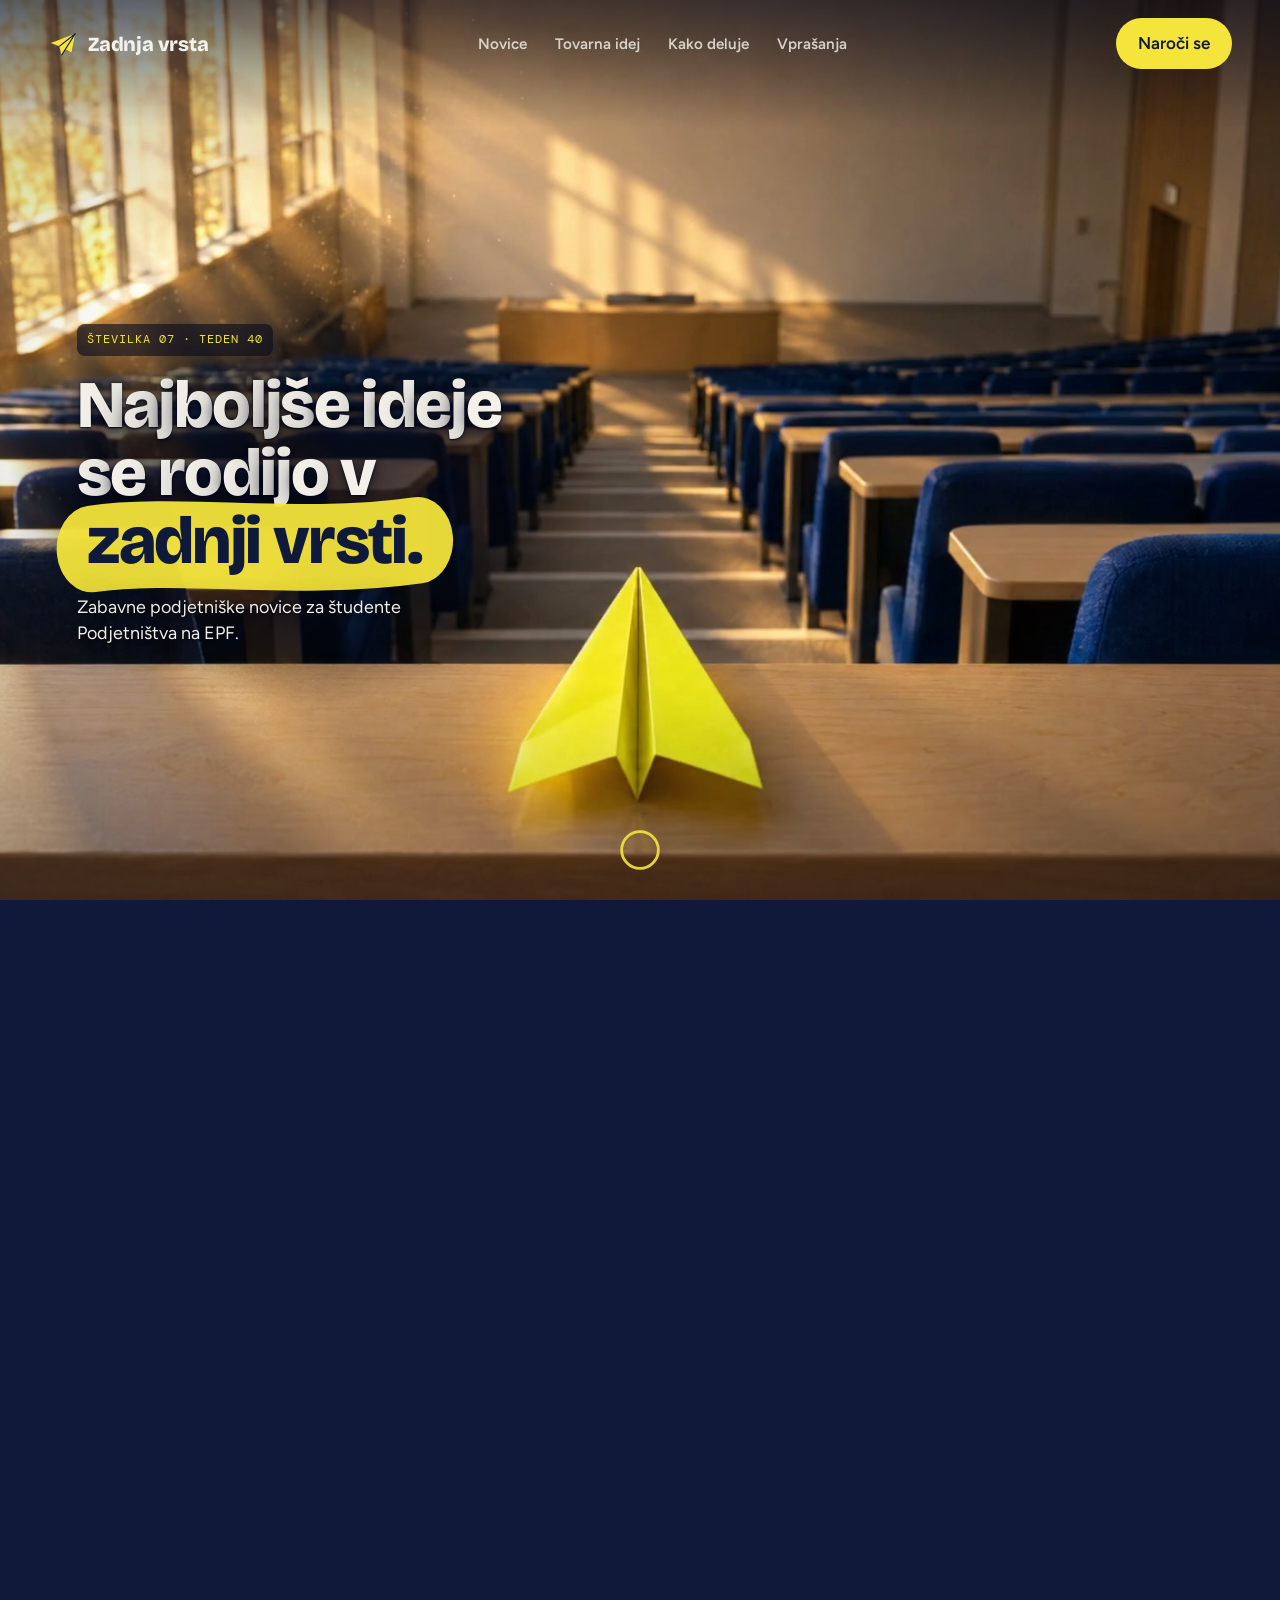
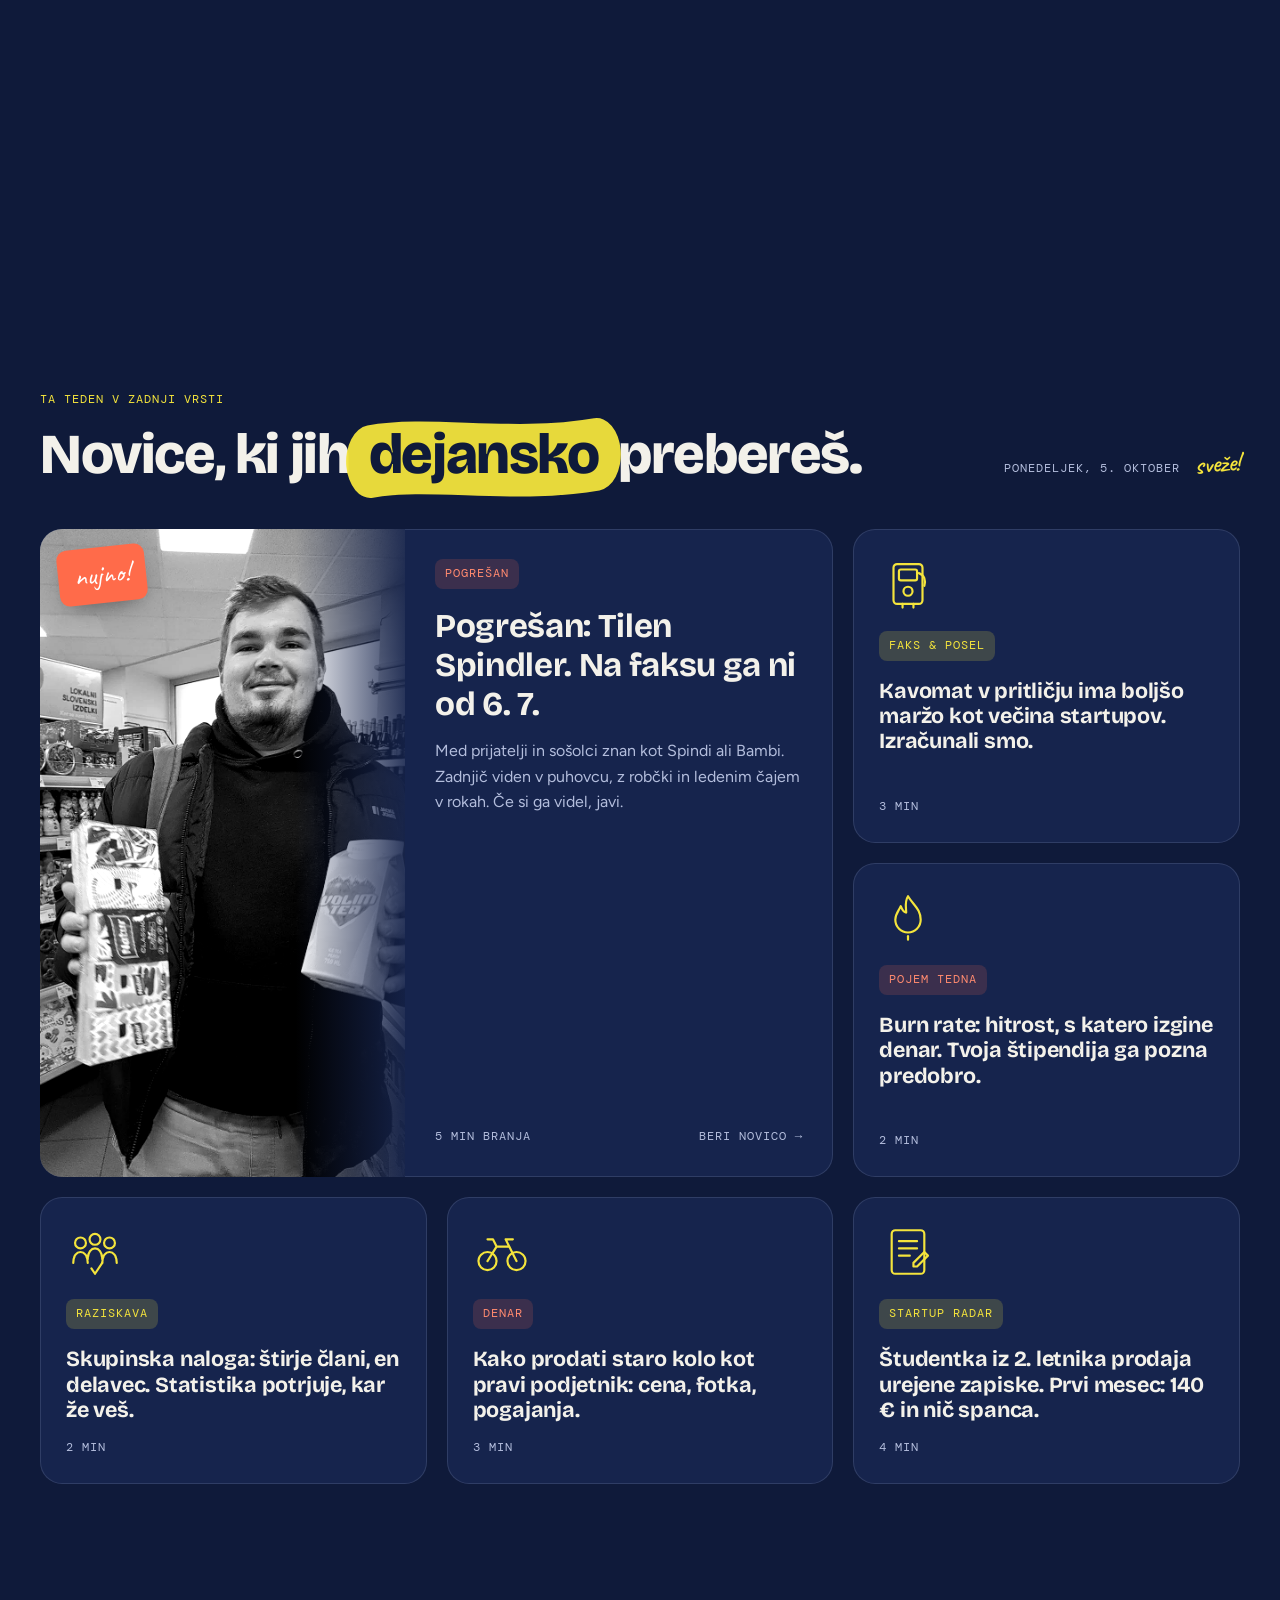
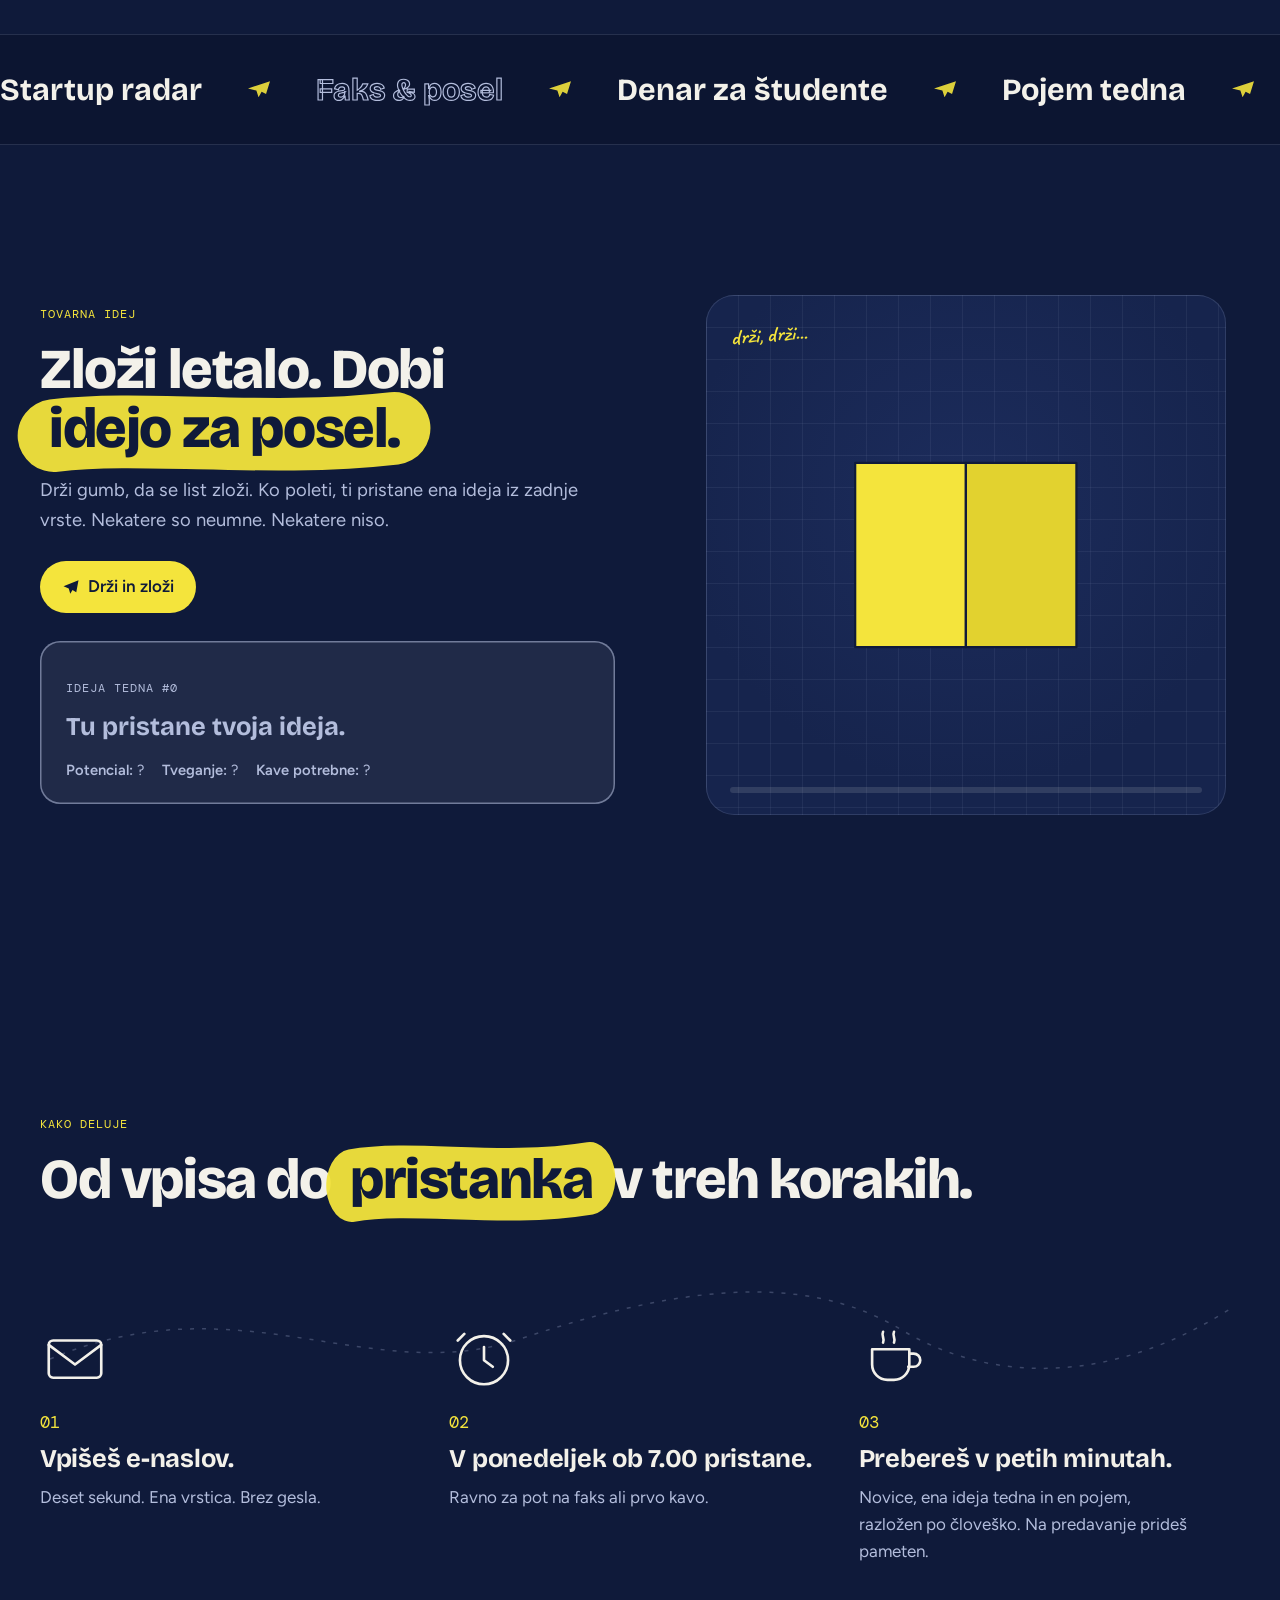
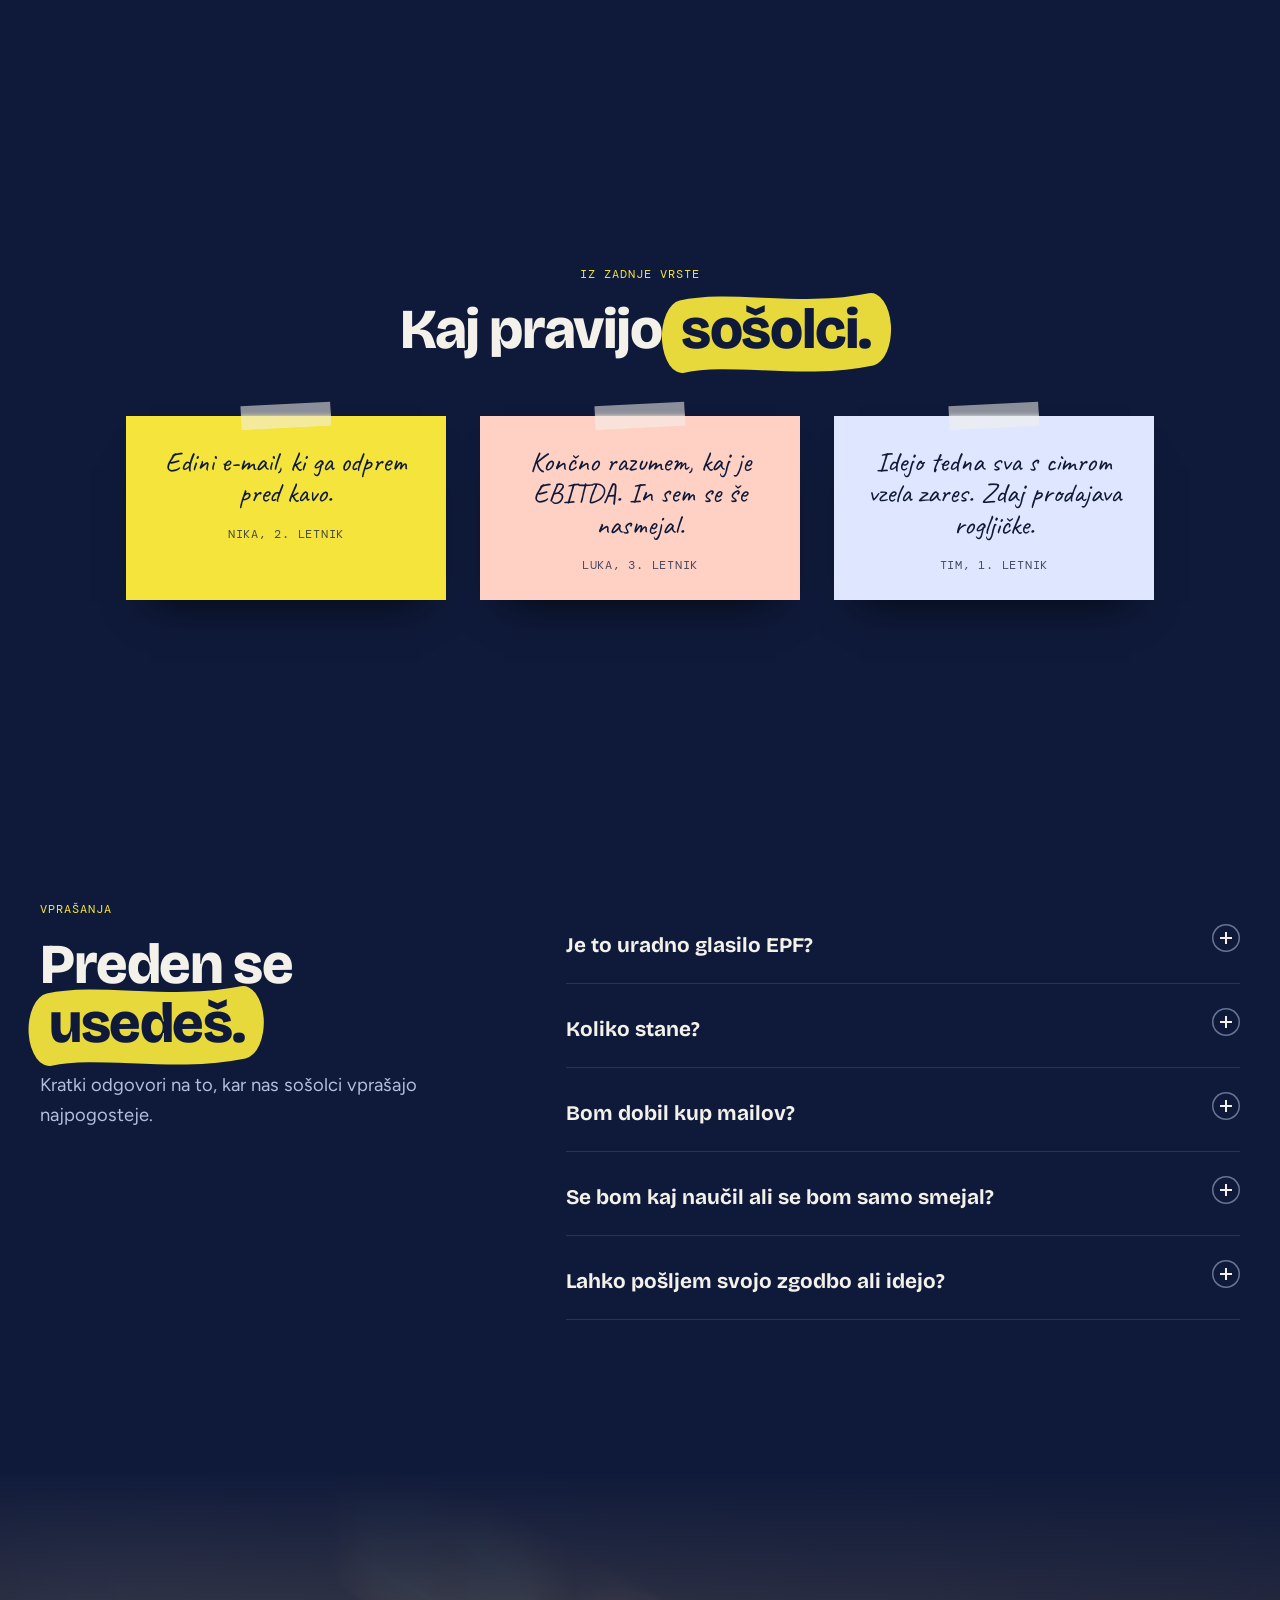
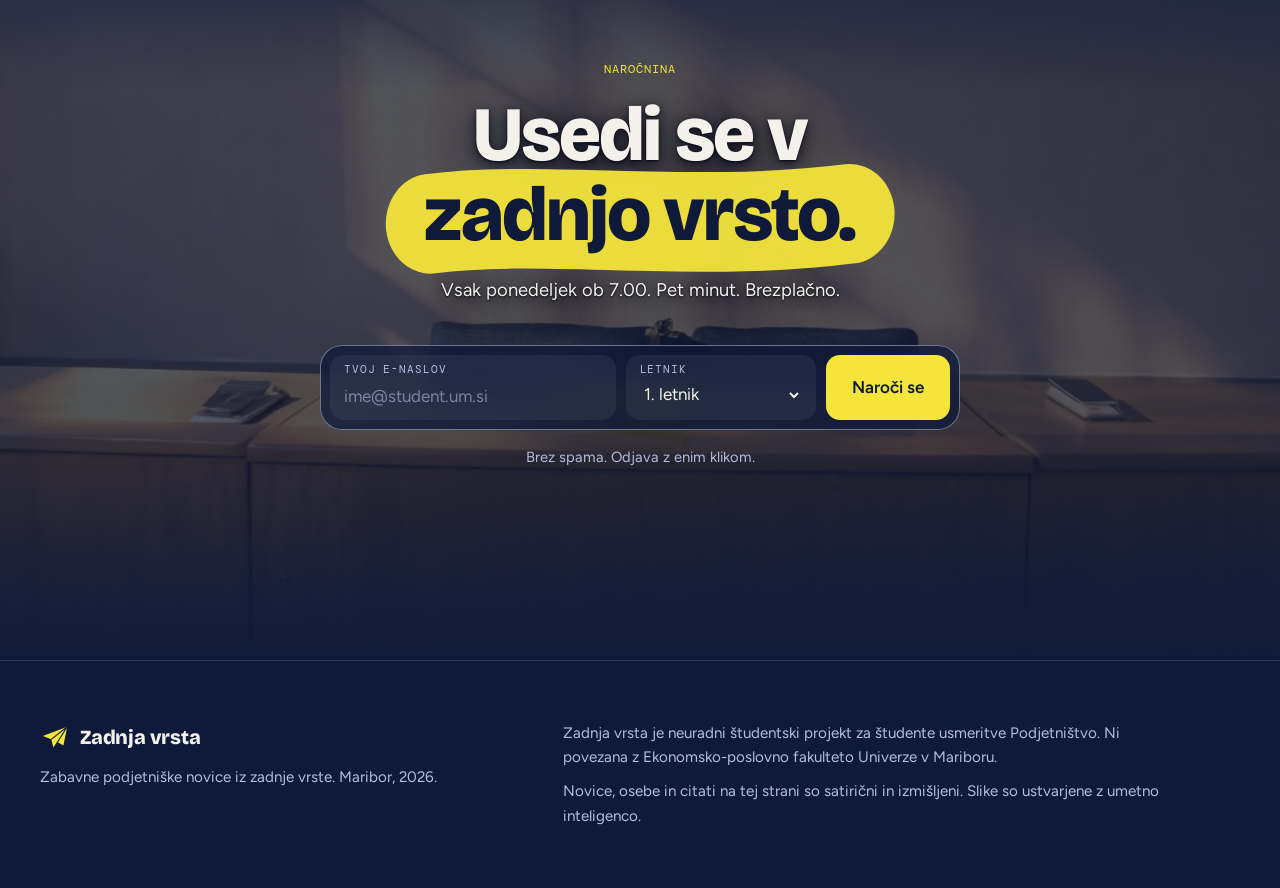
==== commit 9f5a3cd2: "Expand missing-person story, add report section, surname Spindler" ====
--- a/index.html
+++ b/index.html
@@ -406,13 +406,13 @@
 
       <div class="grid">
         <a class="card feature missing rv" href="novice/pogresan-tilen-spindler.html">
-          <div class="img"><img src="assets/pogresan-spindi.jpg" alt="Črno-bela fotografija Tilna Špindlerja v trgovini, v rokah drži papirnate robčke in ledeni čaj" width="819" height="1456" loading="lazy"></div>
+          <div class="img"><img src="assets/pogresan-spindi.jpg" alt="Črno-bela fotografija Tilna Spindlerja v trgovini, v rokah drži papirnate robčke in ledeni čaj" width="819" height="1456" loading="lazy"></div>
           <span class="sticker" aria-hidden="true">nujno!</span>
           <div class="body">
             <span class="tag mono coral">Pogrešan</span>
-            <h3>Pogrešan: Tilen Špindler. Na faksu ga ni od 6. 7.</h3>
-            <p>Med prijatelji in sošolci znan kot Špindi ali Bambi. Zadnjič viden v puhovcu, z robčki in ledenim čajem v rokah. Sošolci prosijo za pomoč.</p>
-            <div class="meta"><span class="mono">3 min branja</span><span class="mono">Beri novico →</span></div>
+            <h3>Pogrešan: Tilen Spindler. Na faksu ga ni od 6. 7.</h3>
+            <p>Med prijatelji in sošolci znan kot Spindi ali Bambi. Zadnjič viden v puhovcu, z robčki in ledenim čajem v rokah. Če si ga videl, javi.</p>
+            <div class="meta"><span class="mono">5 min branja</span><span class="mono">Beri novico →</span></div>
           </div>
         </a>
 
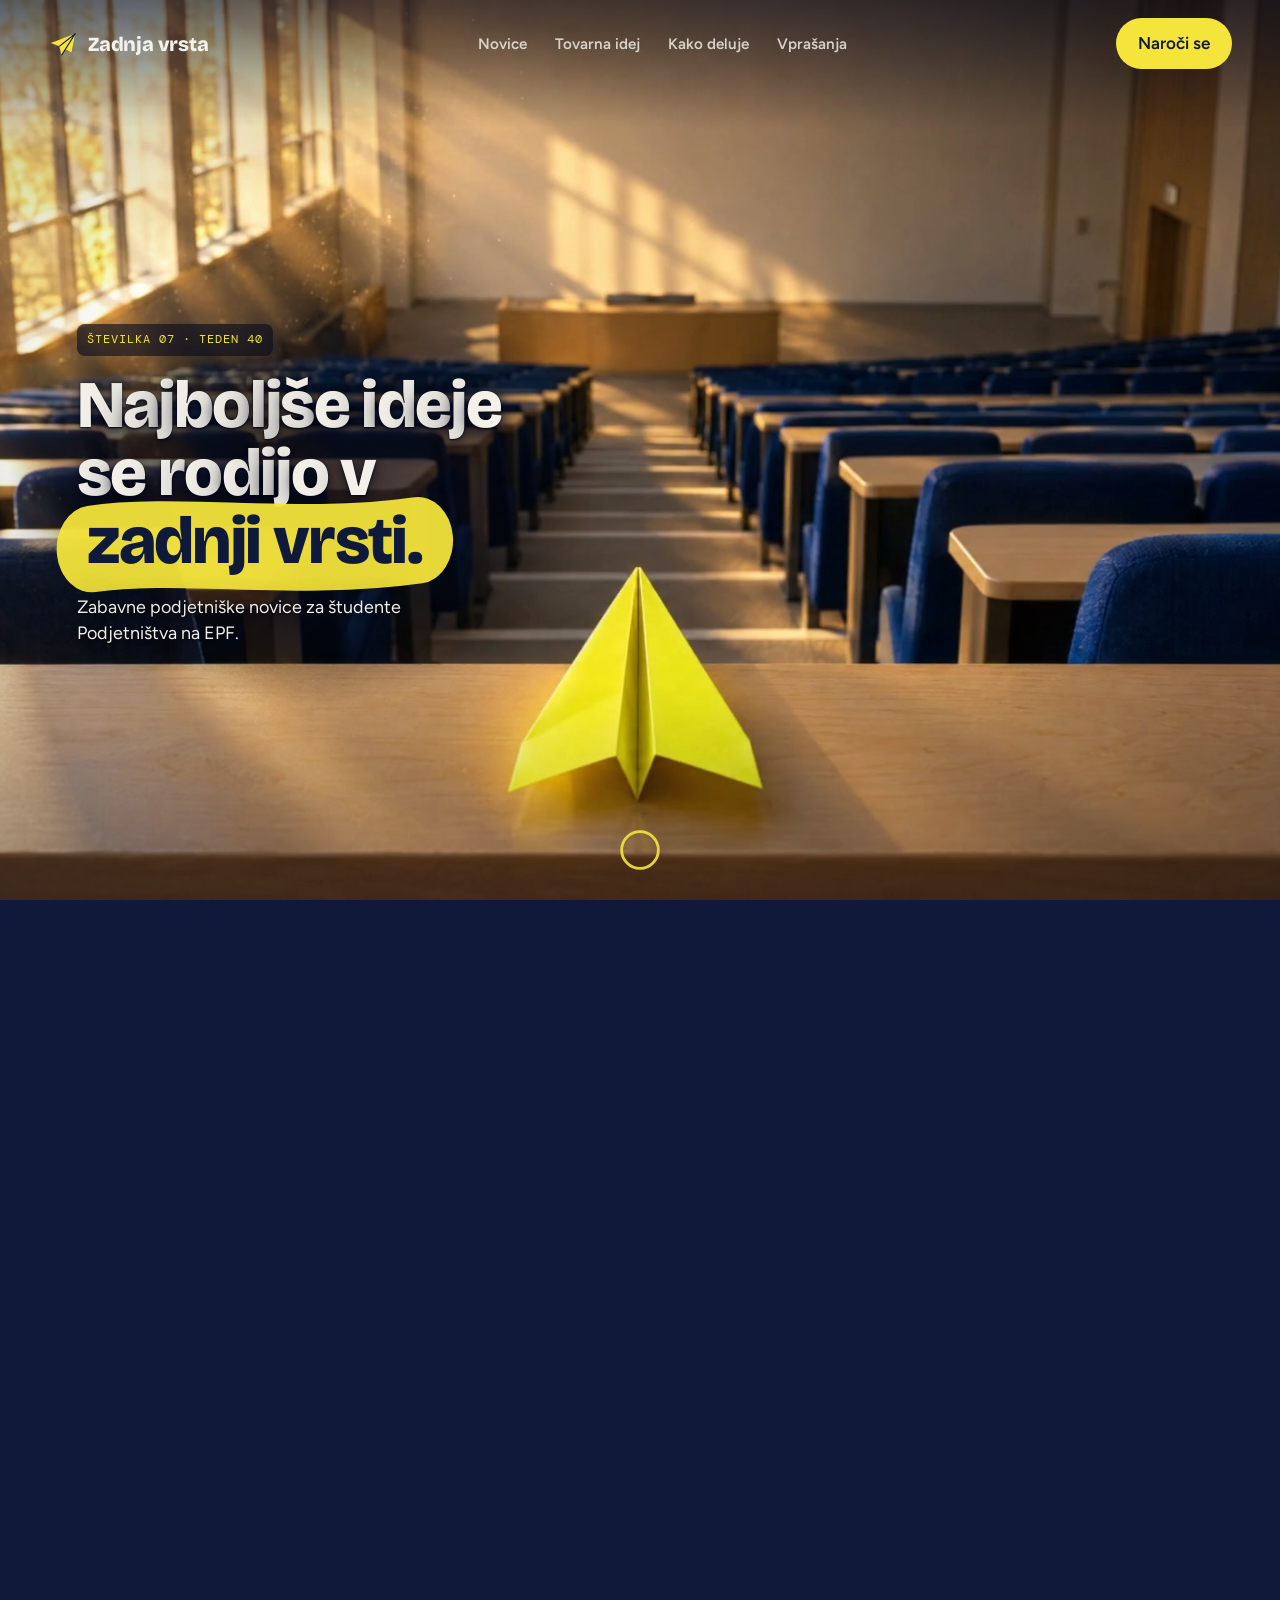
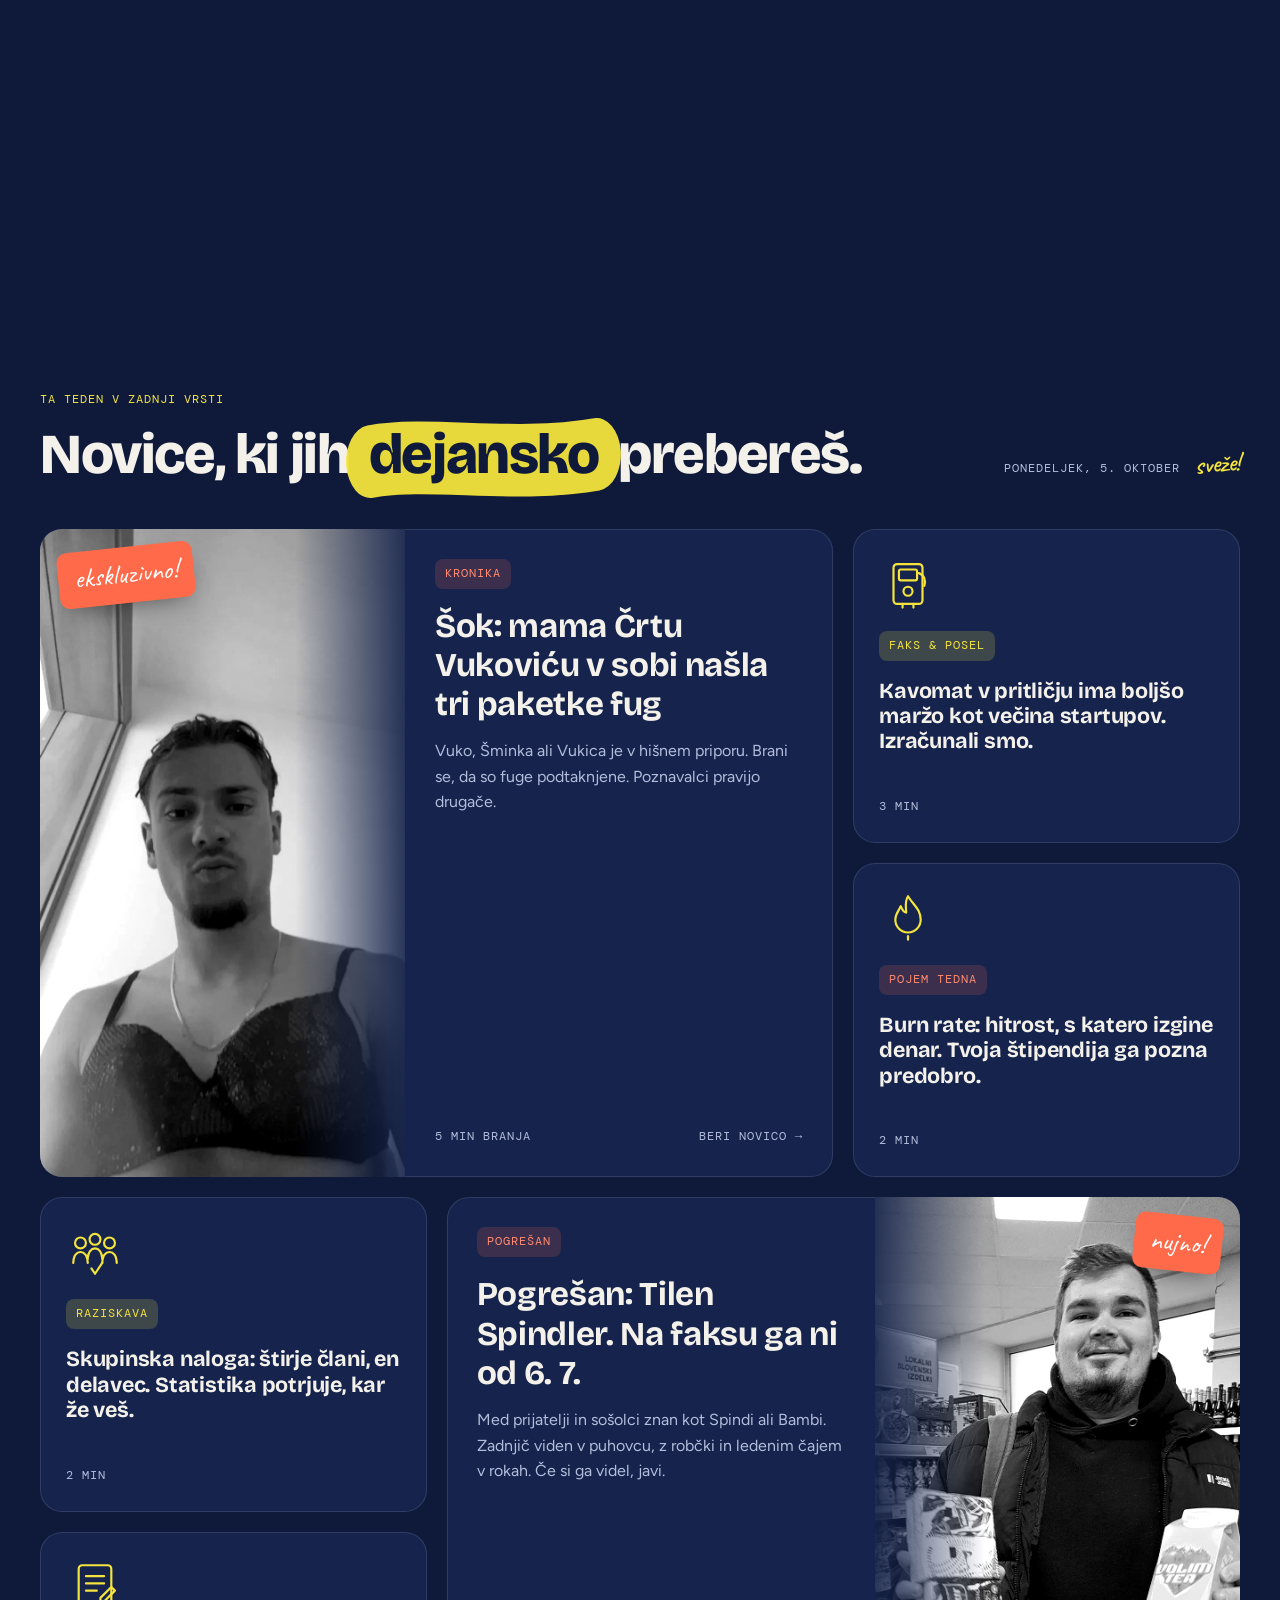
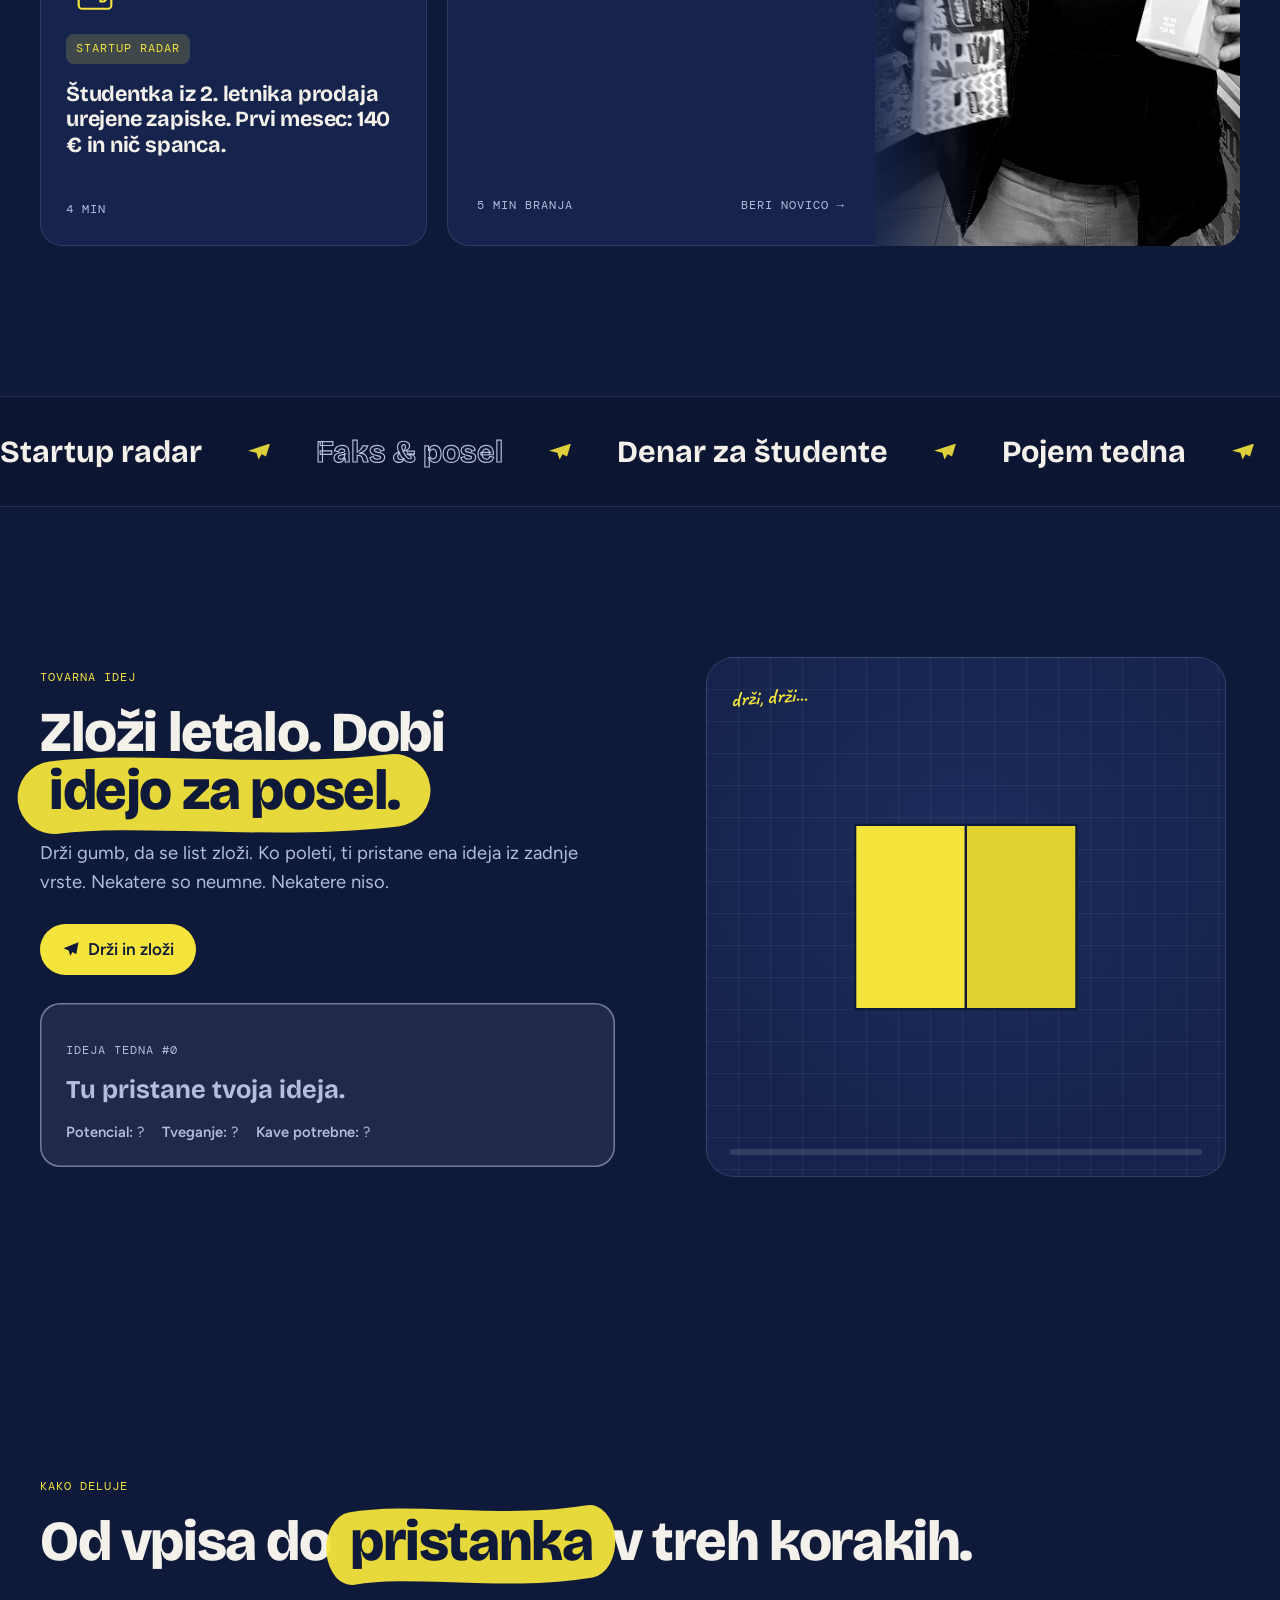
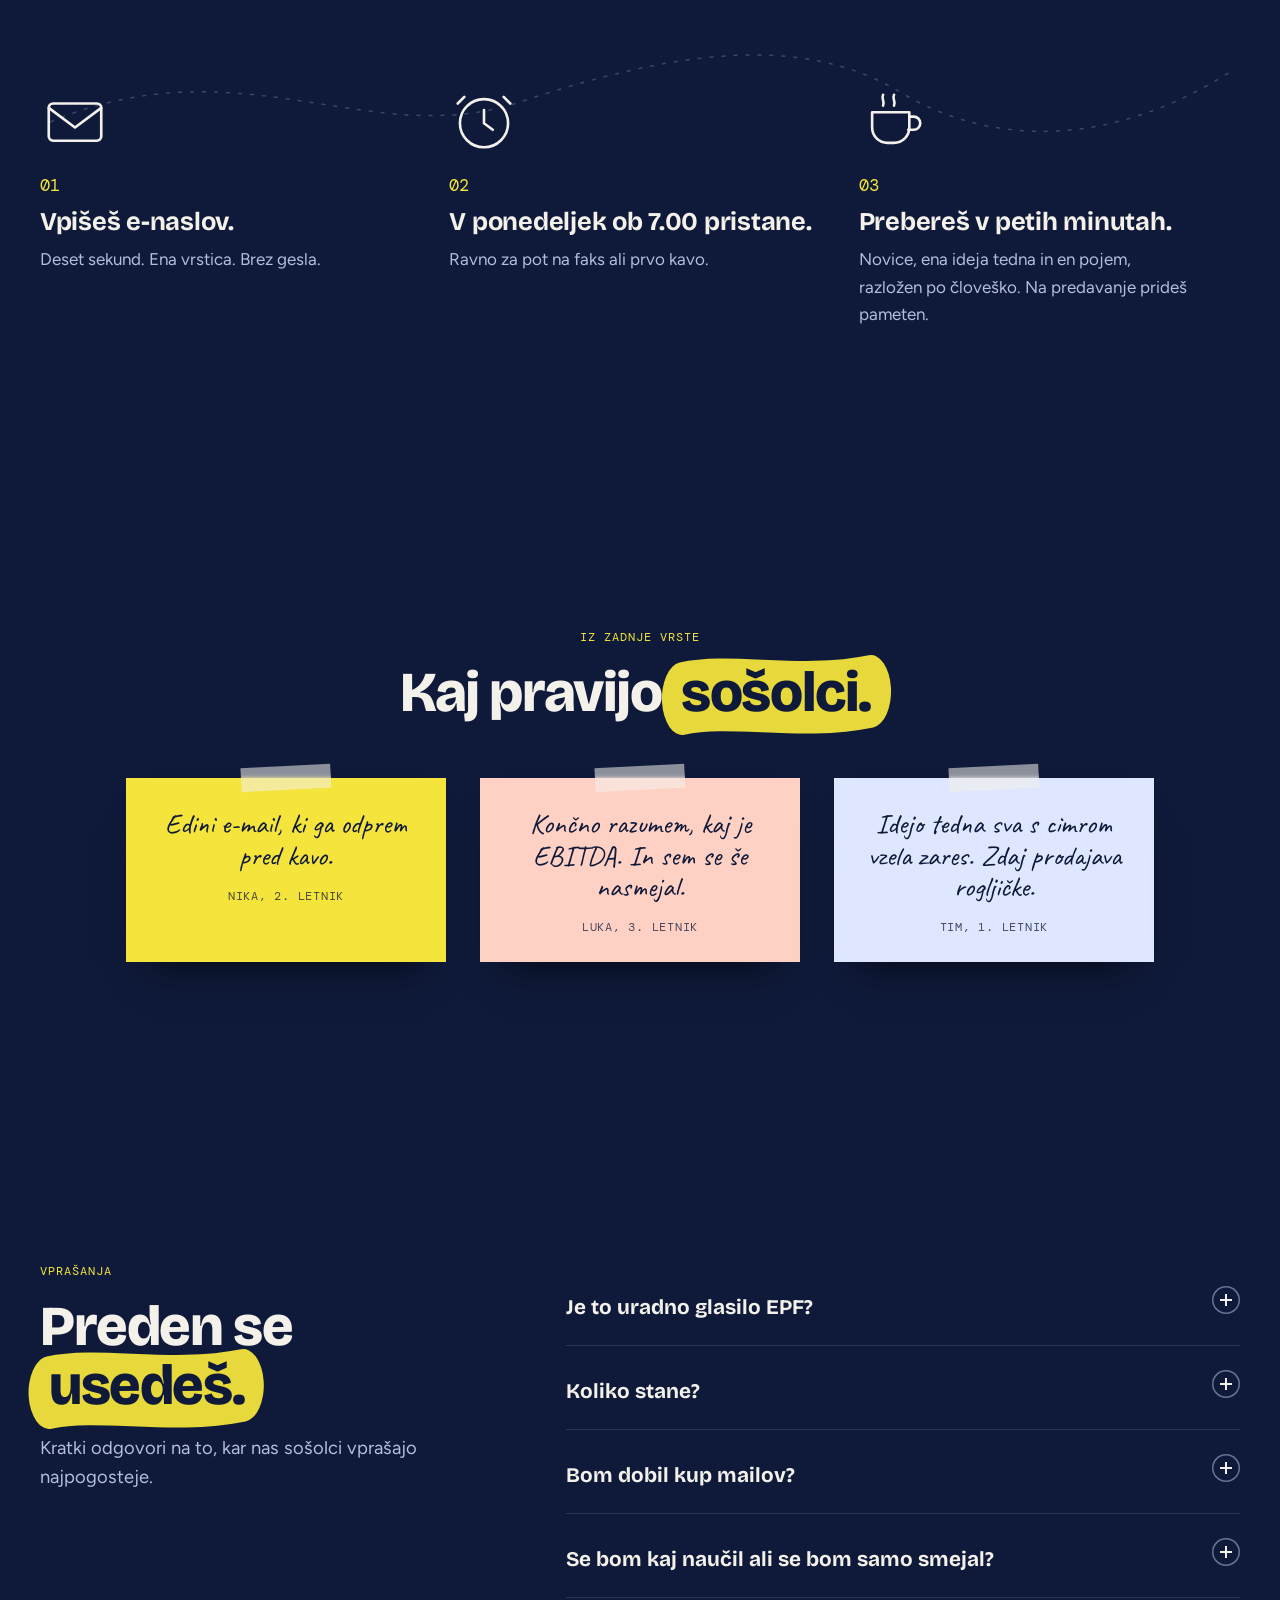
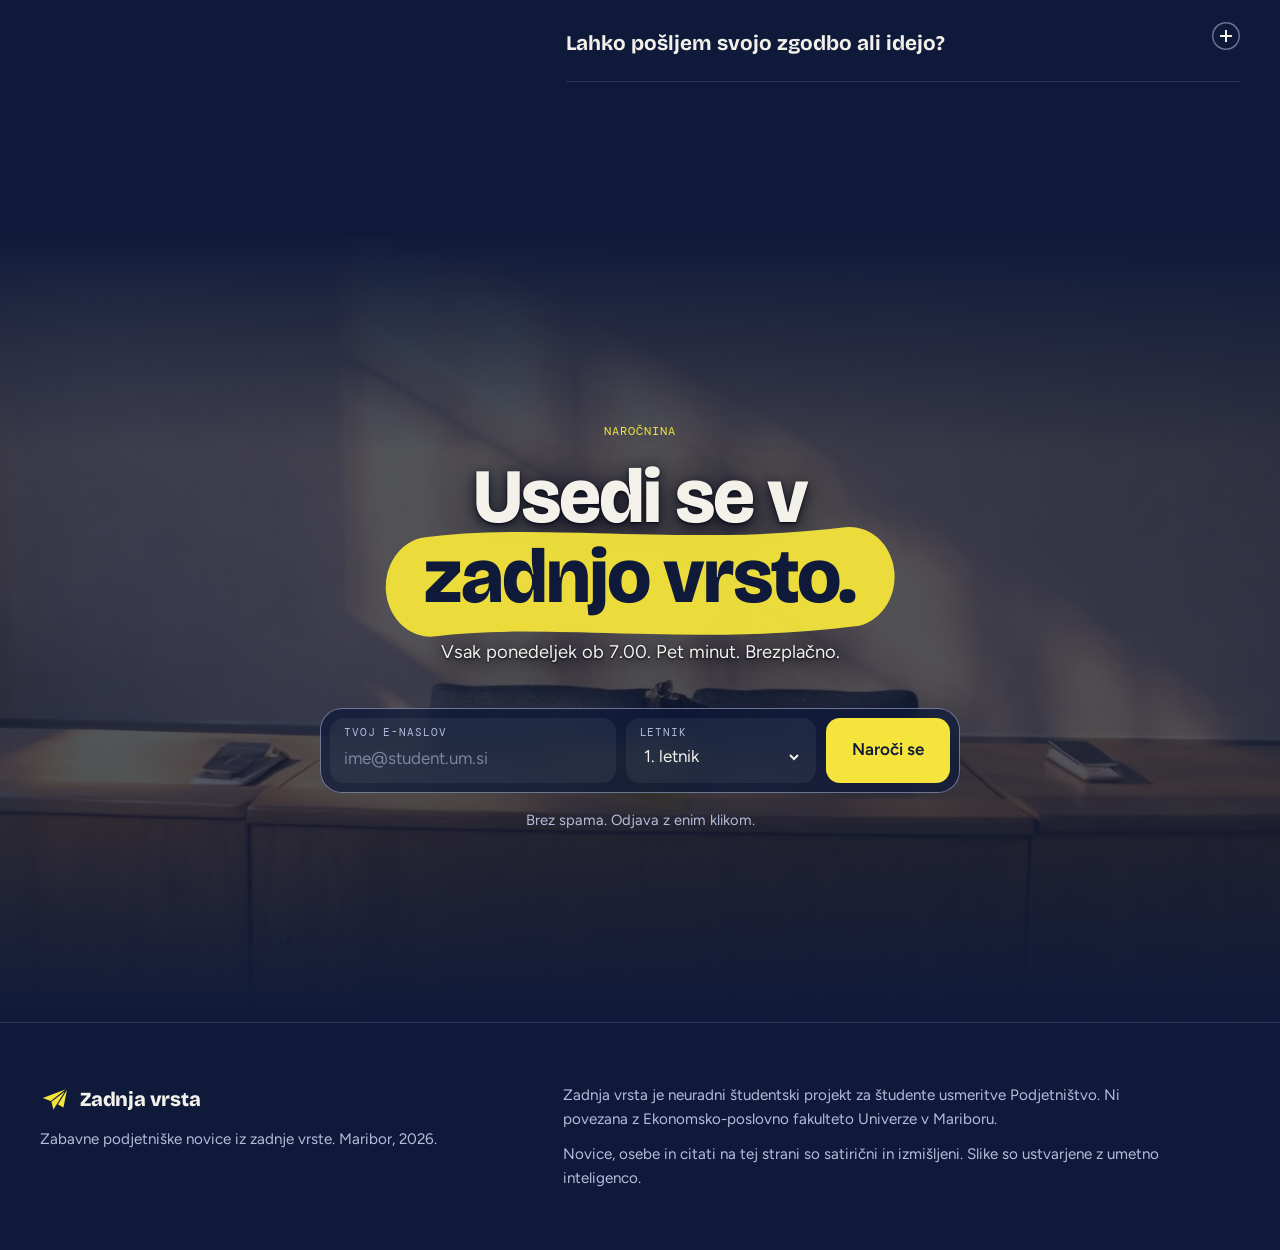
==== commit 0d0b5c94: "Add kronika story about Črt Vuković, shared article stylesheet" ====
--- a/index.html
+++ b/index.html
@@ -200,6 +200,10 @@
 .feature.missing .sticker{left:18px;right:auto;top:18px;transform:rotate(-6deg);font-size:1.7rem}
 .feature.missing .body{justify-content:center}
 .feature.missing h3{font-size:clamp(1.7rem,2.6vw,2.4rem)}
+.feature.flip{flex-direction:row-reverse;grid-column:2 / span 2;grid-row:3 / span 2}
+.feature.flip .img::after{background:linear-gradient(270deg,rgba(22,36,77,0) 70%,rgba(22,36,77,.9))}
+.feature.flip .sticker{left:auto;right:18px;transform:rotate(6deg)}
+@media (max-width:980px){.feature.flip{grid-column:span 2;grid-row:auto}}
 @media (max-width:980px){.grid{grid-template-columns:1fr 1fr}.card.feature{grid-column:span 2;grid-row:auto}}
 @media (max-width:640px){.grid{grid-template-columns:1fr}.card.feature{grid-column:auto}.feature.missing{flex-direction:column}.feature.missing .img{flex:none;aspect-ratio:4/5}.feature.missing .img::after{background:linear-gradient(180deg,rgba(22,36,77,0) 70%,rgba(22,36,77,.9))}}
 
@@ -405,7 +409,46 @@
       </div>
 
       <div class="grid">
-        <a class="card feature missing rv" href="novice/pogresan-tilen-spindler.html">
+        <a class="card feature missing rv" href="novice/crt-vukovic-fuge.html">
+          <div class="img"><img src="assets/kronika-vuko.jpg" alt="Črno-bela fotografija Črta Vukovića v črnem modrčku z bleščicami" width="819" height="1456" loading="lazy" style="object-position:50% 40%"></div>
+          <span class="sticker" aria-hidden="true">ekskluzivno!</span>
+          <div class="body">
+            <span class="tag mono coral">Kronika</span>
+            <h3>Šok: mama Črtu Vukoviću v sobi našla tri paketke fug</h3>
+            <p>Vuko, Šminka ali Vukica je v hišnem priporu. Brani se, da so fuge podtaknjene. Poznavalci pravijo drugače.</p>
+            <div class="meta"><span class="mono">5 min branja</span><span class="mono">Beri novico →</span></div>
+          </div>
+        </a>
+
+        <a class="card rv" href="#narocnina">
+          <svg class="doodle" viewBox="0 0 64 64" aria-hidden="true"><rect x="16" y="10" width="32" height="44" rx="4"/><rect x="22" y="16" width="20" height="12" rx="2"/><circle cx="32" cy="40" r="5"/><path d="M26 54v4M38 54v4M44 20c6 2 8 8 6 14"/></svg>
+          <span class="tag mono">Faks &amp; posel</span>
+          <h3>Kavomat v pritličju ima boljšo maržo kot večina startupov. Izračunali smo.</h3>
+          <div class="meta"><span class="mono">3 min</span></div>
+        </a>
+
+        <a class="card rv" href="#narocnina">
+          <svg class="doodle" viewBox="0 0 64 64" aria-hidden="true"><path d="M32 8c6 10 14 14 14 26a14 14 0 0 1-28 0c0-7 4-10 6-15 2 5 4 7 6 7 0-6-2-12 2-18z"/><path d="M32 52v4"/></svg>
+          <span class="tag mono coral">Pojem tedna</span>
+          <h3>Burn rate: hitrost, s katero izgine denar. Tvoja štipendija ga pozna predobro.</h3>
+          <div class="meta"><span class="mono">2 min</span></div>
+        </a>
+
+        <a class="card rv" href="#narocnina">
+          <svg class="doodle" viewBox="0 0 64 64" aria-hidden="true"><circle cx="16" cy="22" r="6"/><circle cx="32" cy="18" r="6"/><circle cx="48" cy="22" r="6"/><path d="M8 44c0-8 4-12 8-12s8 4 8 12M24 40c0-8 4-12 8-12s8 4 8 12M40 44c0-8 4-12 8-12s8 4 8 12"/><path d="M28 50l4 6 8-12"/></svg>
+          <span class="tag mono">Raziskava</span>
+          <h3>Skupinska naloga: štirje člani, en delavec. Statistika potrjuje, kar že veš.</h3>
+          <div class="meta"><span class="mono">2 min</span></div>
+        </a>
+
+        <a class="card rv" href="#narocnina">
+          <svg class="doodle" viewBox="0 0 64 64" aria-hidden="true"><rect x="14" y="8" width="36" height="48" rx="4"/><path d="M22 20h20M22 28h20M22 36h12"/><path d="M38 44l12-12 4 4-12 12h-4z"/></svg>
+          <span class="tag mono">Startup radar</span>
+          <h3>Študentka iz 2. letnika prodaja urejene zapiske. Prvi mesec: 140 € in nič spanca.</h3>
+          <div class="meta"><span class="mono">4 min</span></div>
+        </a>
+
+        <a class="card feature missing flip rv" href="novice/pogresan-tilen-spindler.html">
           <div class="img"><img src="assets/pogresan-spindi.jpg" alt="Črno-bela fotografija Tilna Spindlerja v trgovini, v rokah drži papirnate robčke in ledeni čaj" width="819" height="1456" loading="lazy"></div>
           <span class="sticker" aria-hidden="true">nujno!</span>
           <div class="body">
@@ -414,41 +457,6 @@
             <p>Med prijatelji in sošolci znan kot Spindi ali Bambi. Zadnjič viden v puhovcu, z robčki in ledenim čajem v rokah. Če si ga videl, javi.</p>
             <div class="meta"><span class="mono">5 min branja</span><span class="mono">Beri novico →</span></div>
           </div>
-        </a>
-
-        <a class="card rv" href="#narocnina">
-          <svg class="doodle" viewBox="0 0 64 64" aria-hidden="true"><rect x="16" y="10" width="32" height="44" rx="4"/><rect x="22" y="16" width="20" height="12" rx="2"/><circle cx="32" cy="40" r="5"/><path d="M26 54v4M38 54v4M44 20c6 2 8 8 6 14"/></svg>
-          <span class="tag mono">Faks &amp; posel</span>
-          <h3>Kavomat v pritličju ima boljšo maržo kot večina startupov. Izračunali smo.</h3>
-          <div class="meta"><span class="mono">3 min</span></div>
-        </a>
-
-        <a class="card rv" href="#narocnina">
-          <svg class="doodle" viewBox="0 0 64 64" aria-hidden="true"><path d="M32 8c6 10 14 14 14 26a14 14 0 0 1-28 0c0-7 4-10 6-15 2 5 4 7 6 7 0-6-2-12 2-18z"/><path d="M32 52v4"/></svg>
-          <span class="tag mono coral">Pojem tedna</span>
-          <h3>Burn rate: hitrost, s katero izgine denar. Tvoja štipendija ga pozna predobro.</h3>
-          <div class="meta"><span class="mono">2 min</span></div>
-        </a>
-
-        <a class="card rv" href="#narocnina">
-          <svg class="doodle" viewBox="0 0 64 64" aria-hidden="true"><circle cx="16" cy="22" r="6"/><circle cx="32" cy="18" r="6"/><circle cx="48" cy="22" r="6"/><path d="M8 44c0-8 4-12 8-12s8 4 8 12M24 40c0-8 4-12 8-12s8 4 8 12M40 44c0-8 4-12 8-12s8 4 8 12"/><path d="M28 50l4 6 8-12"/></svg>
-          <span class="tag mono">Raziskava</span>
-          <h3>Skupinska naloga: štirje člani, en delavec. Statistika potrjuje, kar že veš.</h3>
-          <div class="meta"><span class="mono">2 min</span></div>
-        </a>
-
-        <a class="card rv" href="#narocnina">
-          <svg class="doodle" viewBox="0 0 64 64" aria-hidden="true"><circle cx="16" cy="42" r="10"/><circle cx="48" cy="42" r="10"/><path d="M16 42l10-16h14l8 16M26 26l-4-8h-6M40 26l-4-8h8"/></svg>
-          <span class="tag mono coral">Denar</span>
-          <h3>Kako prodati staro kolo kot pravi podjetnik: cena, fotka, pogajanja.</h3>
-          <div class="meta"><span class="mono">3 min</span></div>
-        </a>
-
-        <a class="card rv" href="#narocnina">
-          <svg class="doodle" viewBox="0 0 64 64" aria-hidden="true"><rect x="14" y="8" width="36" height="48" rx="4"/><path d="M22 20h20M22 28h20M22 36h12"/><path d="M38 44l12-12 4 4-12 12h-4z"/></svg>
-          <span class="tag mono">Startup radar</span>
-          <h3>Študentka iz 2. letnika prodaja urejene zapiske. Prvi mesec: 140 € in nič spanca.</h3>
-          <div class="meta"><span class="mono">4 min</span></div>
         </a>
       </div>
     </div>
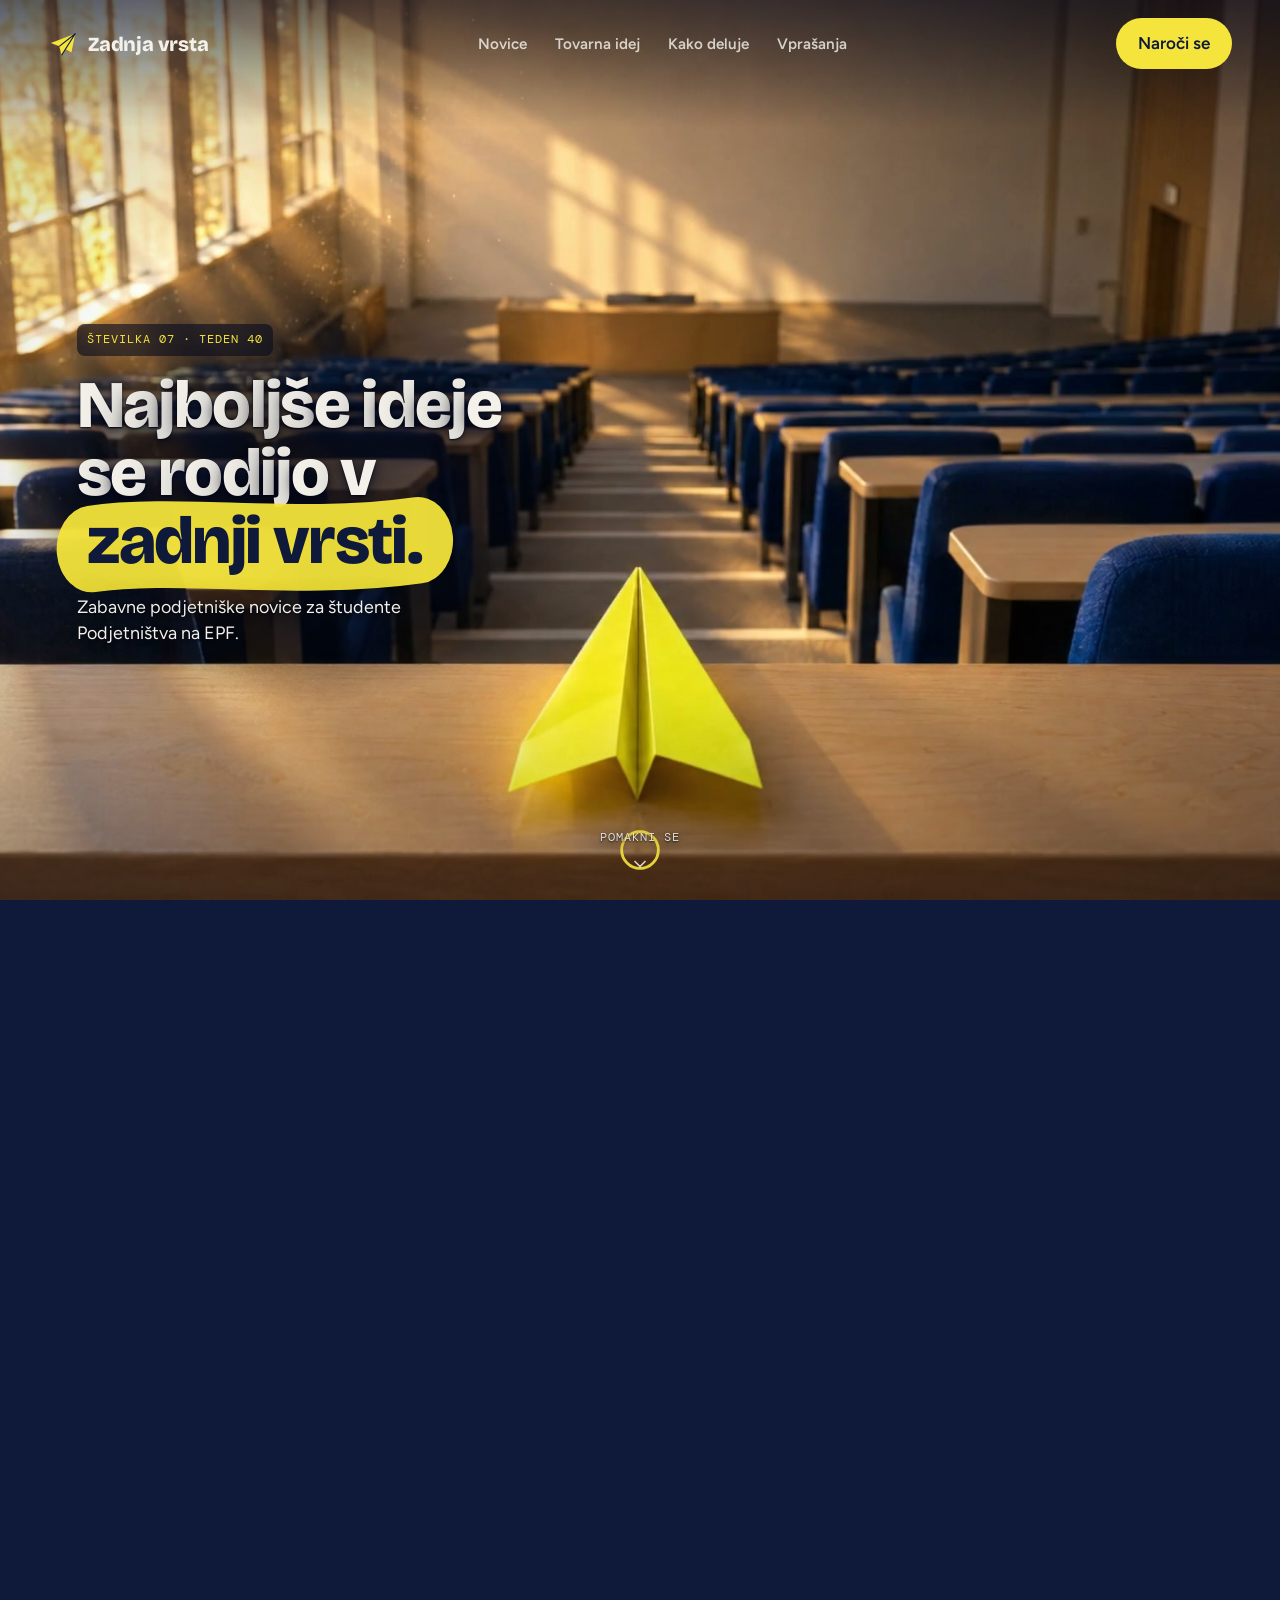
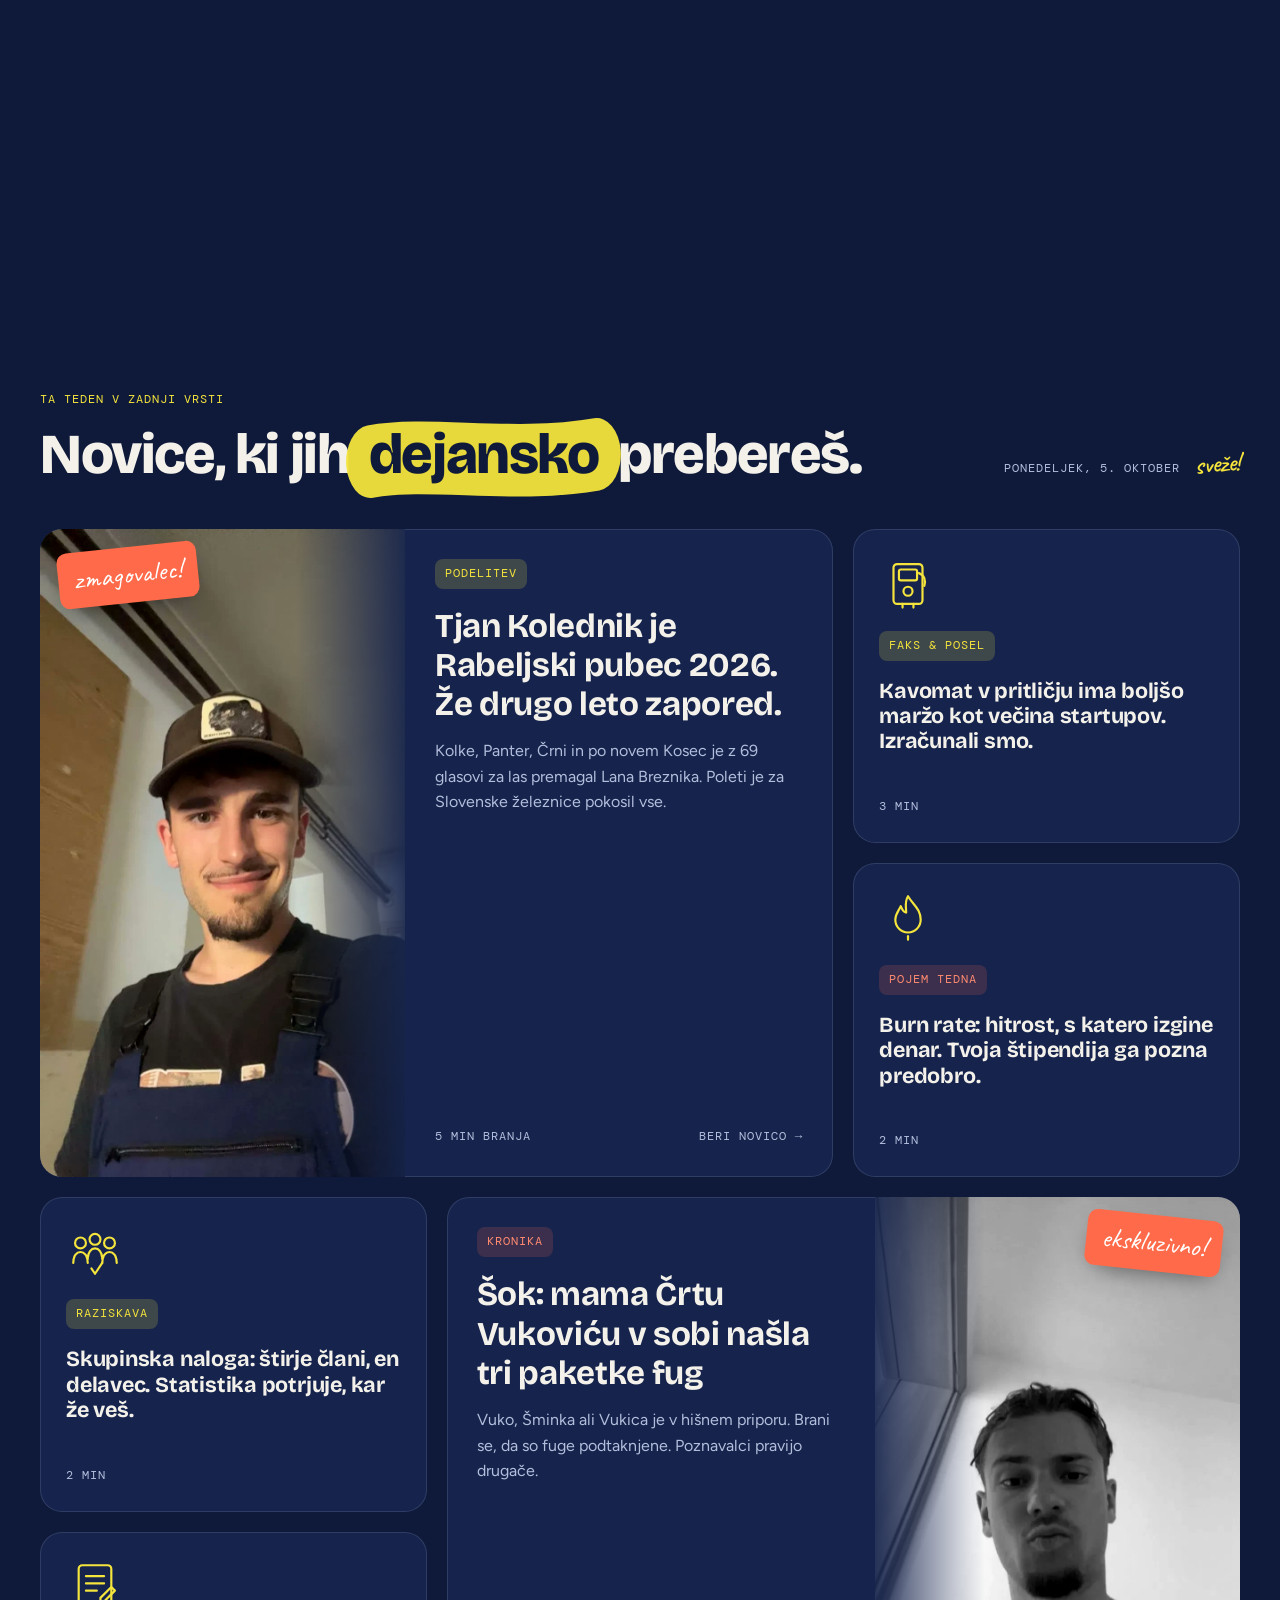
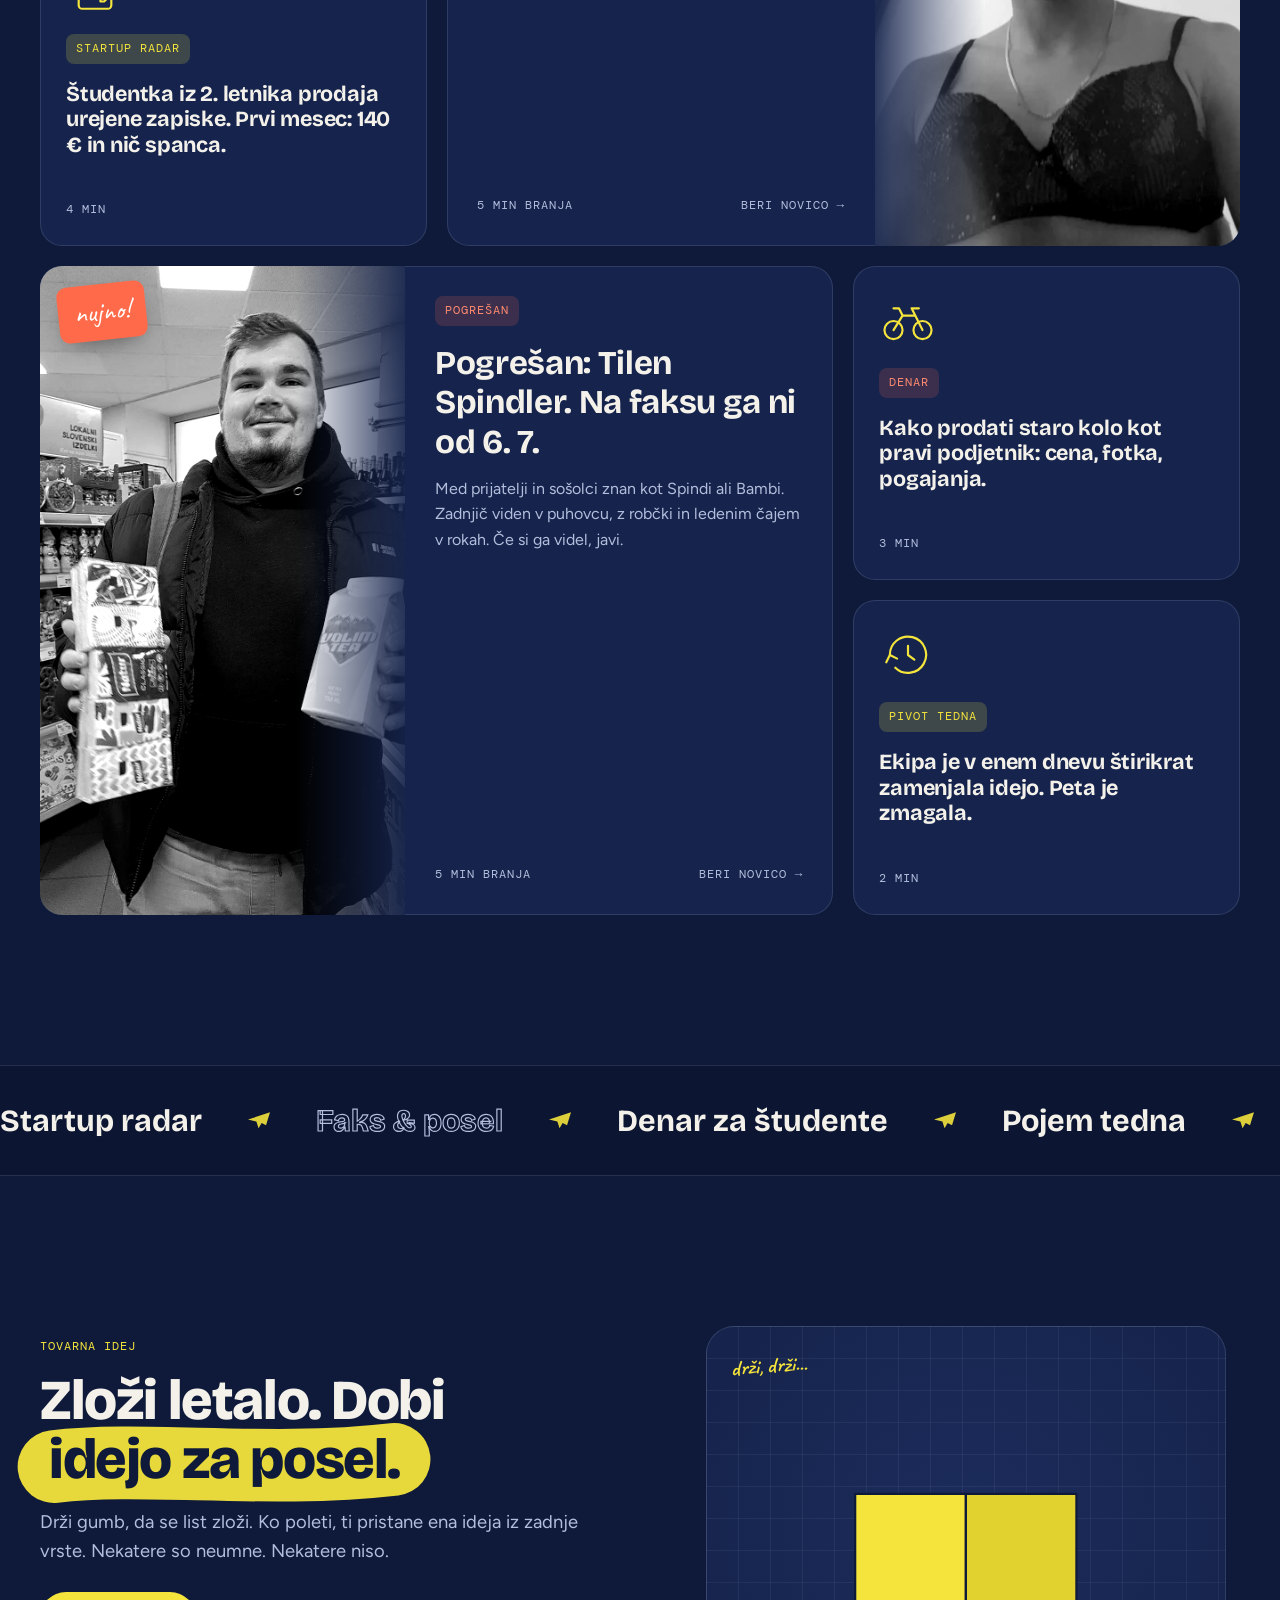
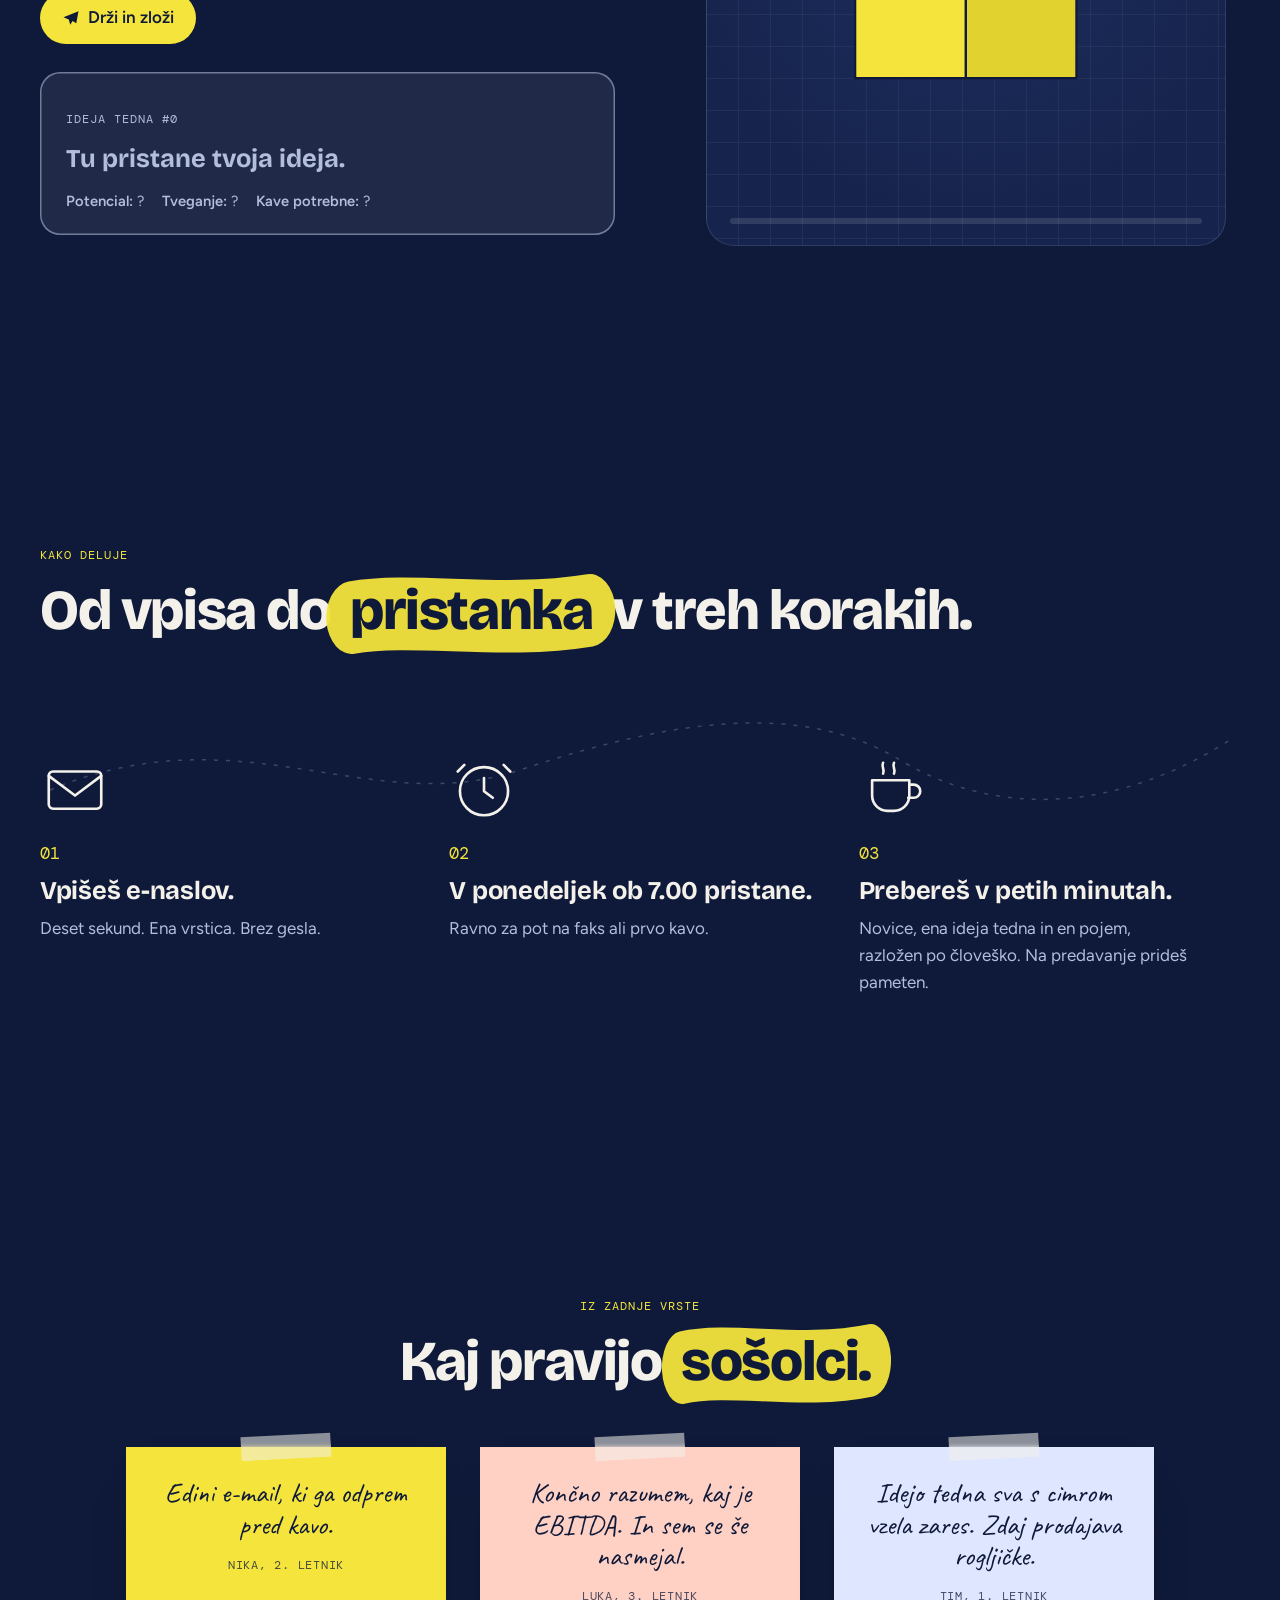
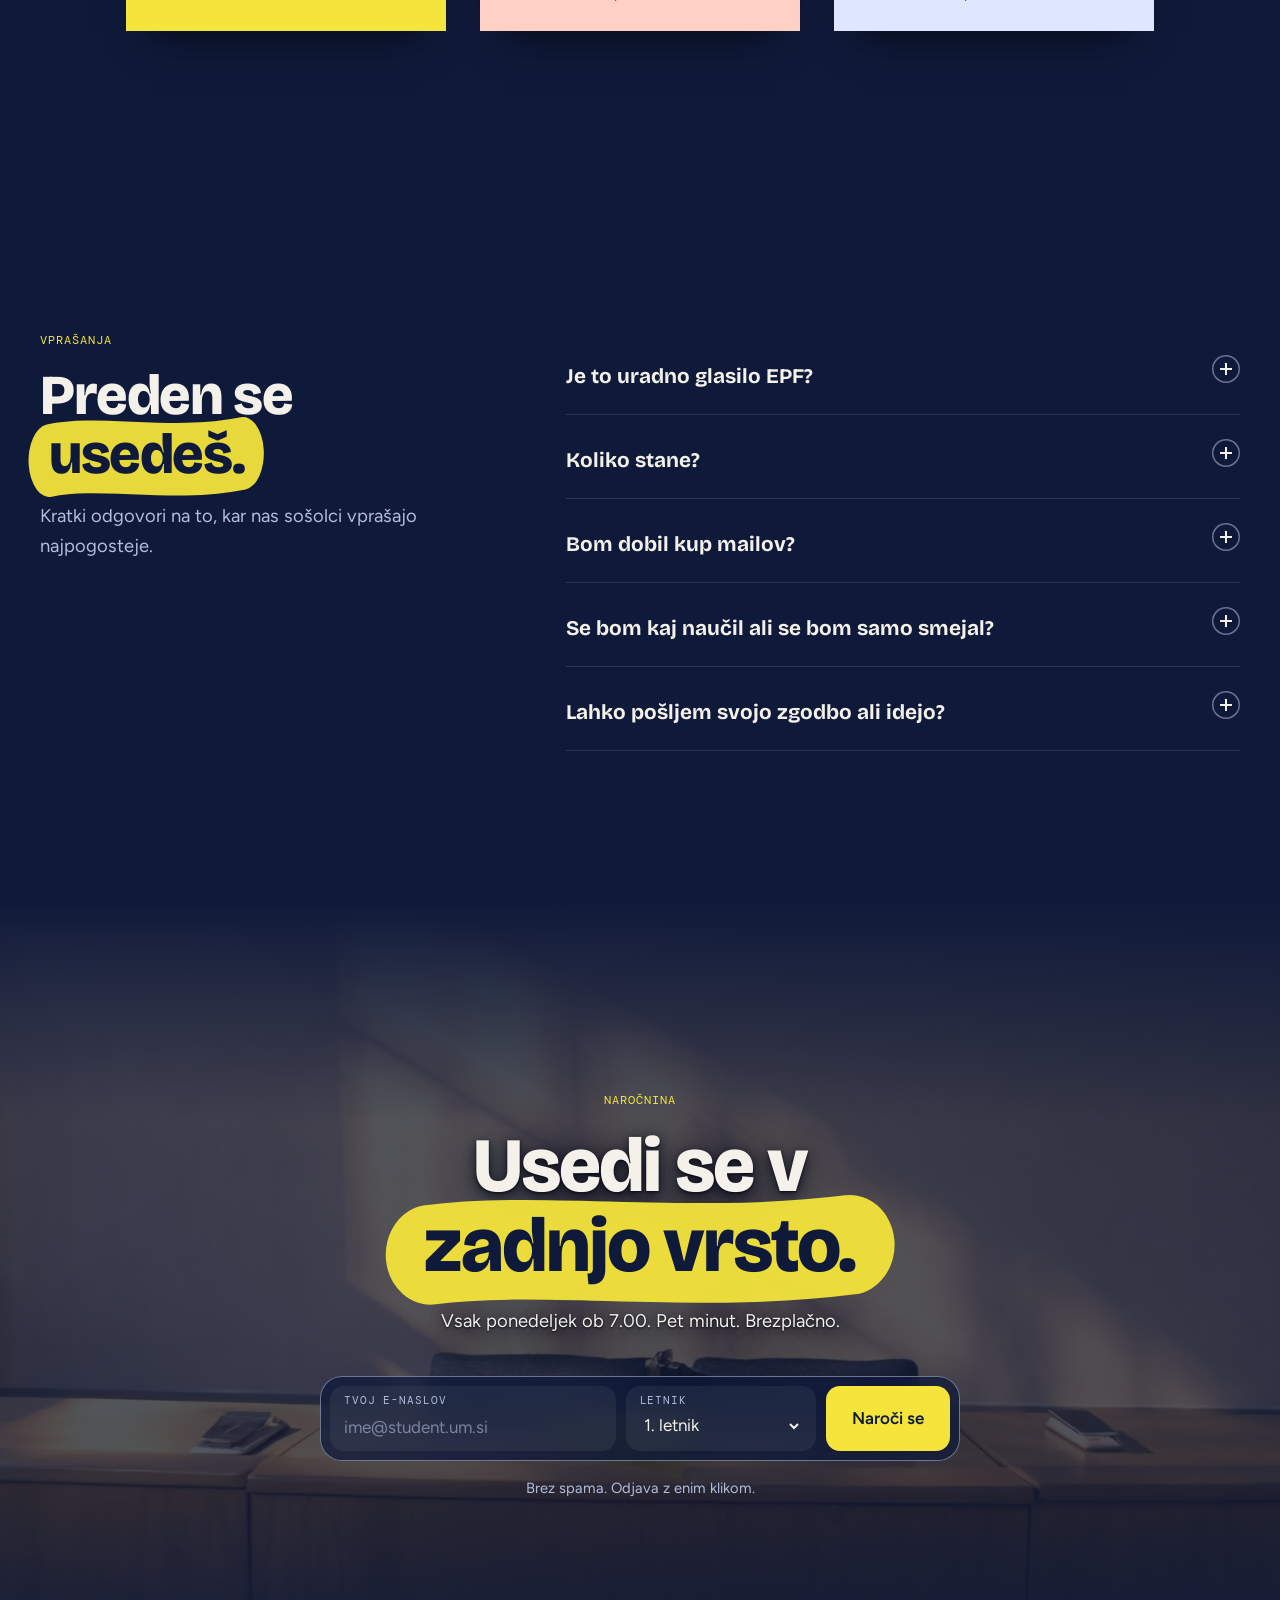
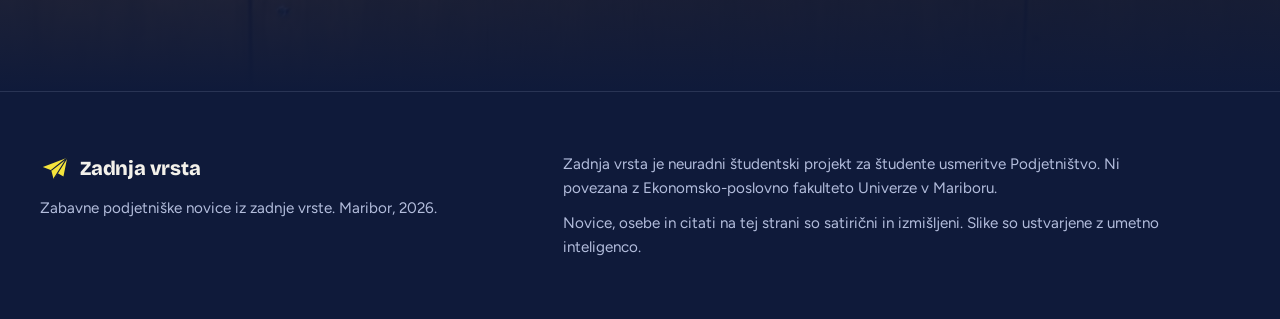
==== commit a8b30a38: "Add award story: Tjan Kolednik, Rabeljski pubec 2026" ====
--- a/index.html
+++ b/index.html
@@ -409,7 +409,18 @@
       </div>
 
       <div class="grid">
-        <a class="card feature missing rv" href="novice/crt-vukovic-fuge.html">
+        <a class="card feature missing rv" href="novice/tjan-kolednik-rabeljski-pubec.html">
+          <div class="img"><img src="assets/nagrada-tjan.jpg" alt="Tjan Kolednik v kapi s panterjem in modrem delovnem kombinezonu, nasmejan" width="819" height="1456" loading="lazy" style="object-position:50% 38%"></div>
+          <span class="sticker" aria-hidden="true">zmagovalec!</span>
+          <div class="body">
+            <span class="tag mono">Podelitev</span>
+            <h3>Tjan Kolednik je Rabeljski pubec 2026. Že drugo leto zapored.</h3>
+            <p>Kolke, Panter, Črni in po novem Kosec je z 69 glasovi za las premagal Lana Breznika. Poleti je za Slovenske železnice pokosil vse.</p>
+            <div class="meta"><span class="mono">5 min branja</span><span class="mono">Beri novico →</span></div>
+          </div>
+        </a>
+
+        <a class="card feature missing flip rv" href="novice/crt-vukovic-fuge.html">
           <div class="img"><img src="assets/kronika-vuko.jpg" alt="Črno-bela fotografija Črta Vukovića v črnem modrčku z bleščicami" width="819" height="1456" loading="lazy" style="object-position:50% 40%"></div>
           <span class="sticker" aria-hidden="true">ekskluzivno!</span>
           <div class="body">
@@ -448,7 +459,7 @@
           <div class="meta"><span class="mono">4 min</span></div>
         </a>
 
-        <a class="card feature missing flip rv" href="novice/pogresan-tilen-spindler.html">
+        <a class="card feature missing rv" href="novice/pogresan-tilen-spindler.html">
           <div class="img"><img src="assets/pogresan-spindi.jpg" alt="Črno-bela fotografija Tilna Spindlerja v trgovini, v rokah drži papirnate robčke in ledeni čaj" width="819" height="1456" loading="lazy"></div>
           <span class="sticker" aria-hidden="true">nujno!</span>
           <div class="body">
@@ -457,6 +468,20 @@
             <p>Med prijatelji in sošolci znan kot Spindi ali Bambi. Zadnjič viden v puhovcu, z robčki in ledenim čajem v rokah. Če si ga videl, javi.</p>
             <div class="meta"><span class="mono">5 min branja</span><span class="mono">Beri novico →</span></div>
           </div>
+        </a>
+
+        <a class="card rv" href="#narocnina">
+          <svg class="doodle" viewBox="0 0 64 64" aria-hidden="true"><circle cx="16" cy="42" r="10"/><circle cx="48" cy="42" r="10"/><path d="M16 42l10-16h14l8 16M26 26l-4-8h-6M40 26l-4-8h8"/></svg>
+          <span class="tag mono coral">Denar</span>
+          <h3>Kako prodati staro kolo kot pravi podjetnik: cena, fotka, pogajanja.</h3>
+          <div class="meta"><span class="mono">3 min</span></div>
+        </a>
+
+        <a class="card rv" href="#narocnina">
+          <svg class="doodle" viewBox="0 0 64 64" aria-hidden="true"><path d="M12 32a20 20 0 1 1 6 14"/><polyline points="8 40 12 32 20 36"/><path d="M32 22v10l7 5"/></svg>
+          <span class="tag mono">Pivot tedna</span>
+          <h3>Ekipa je v enem dnevu štirikrat zamenjala idejo. Peta je zmagala.</h3>
+          <div class="meta"><span class="mono">2 min</span></div>
         </a>
       </div>
     </div>
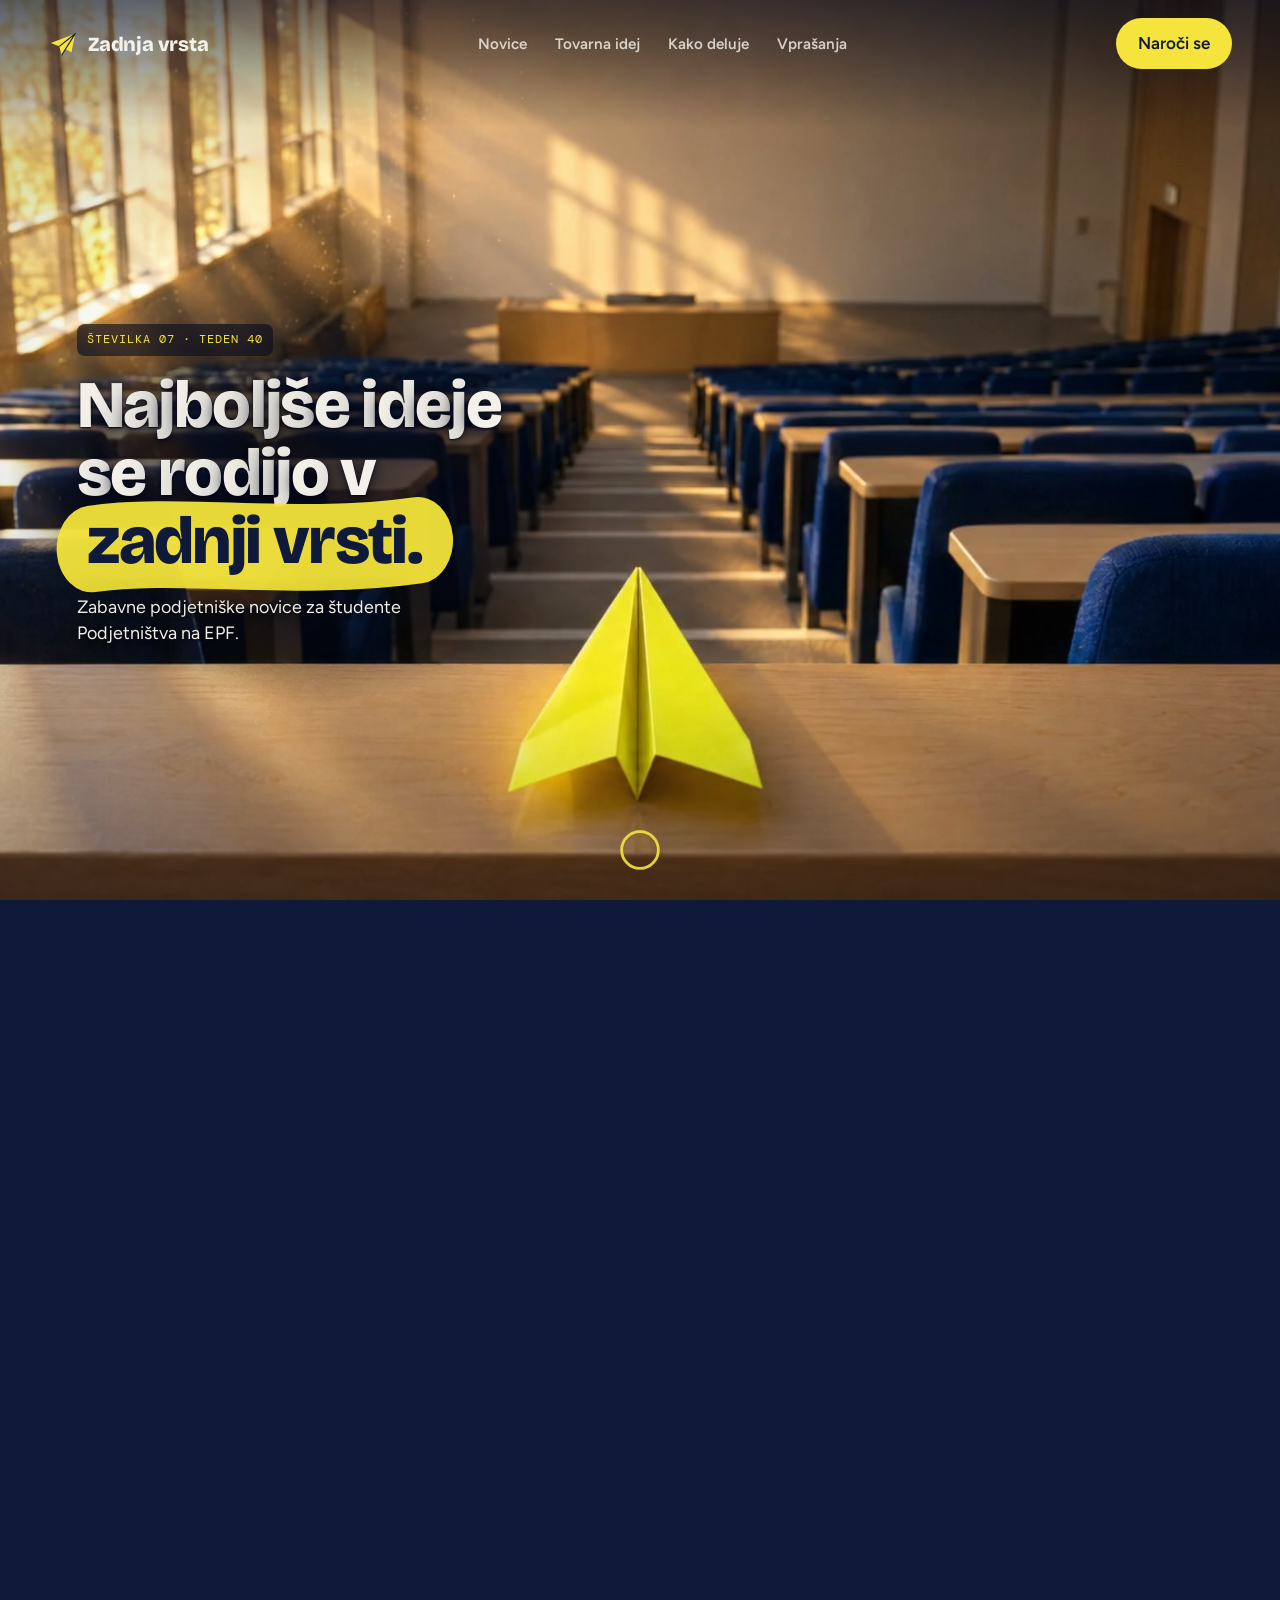
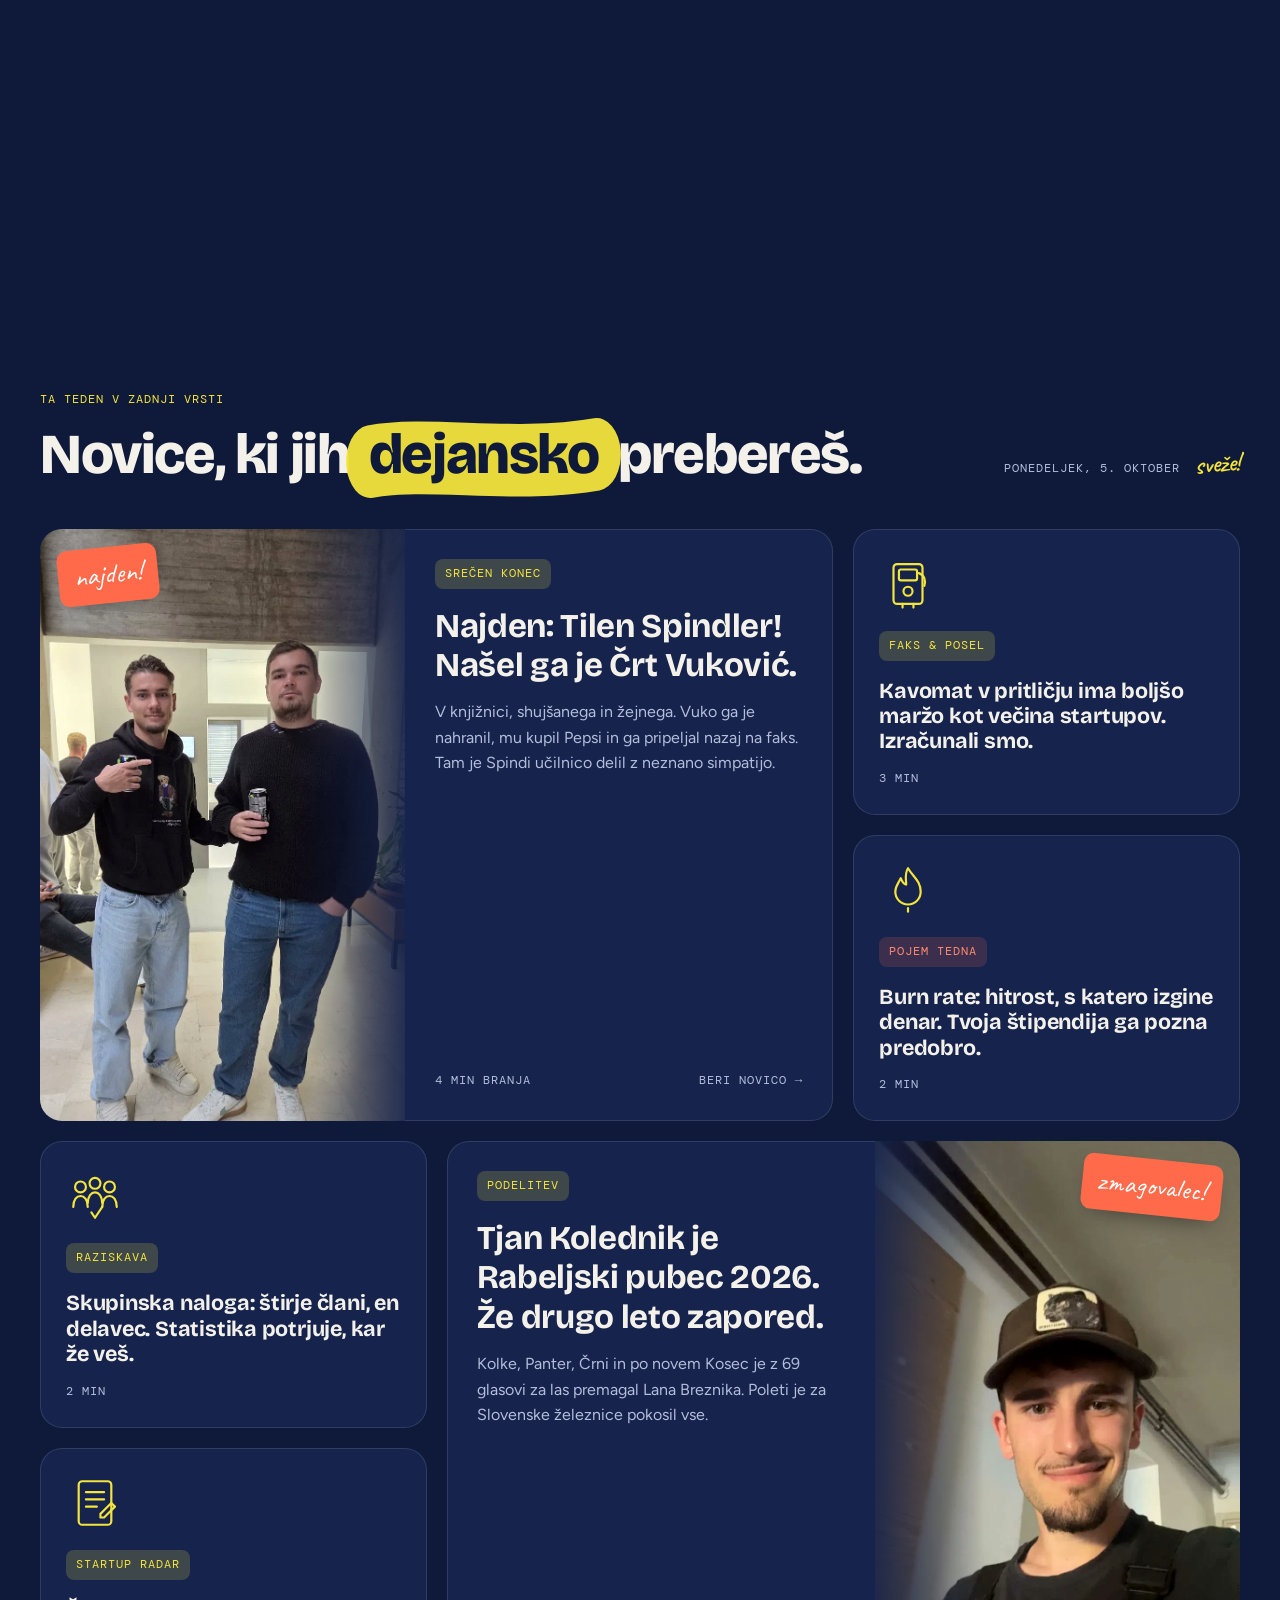
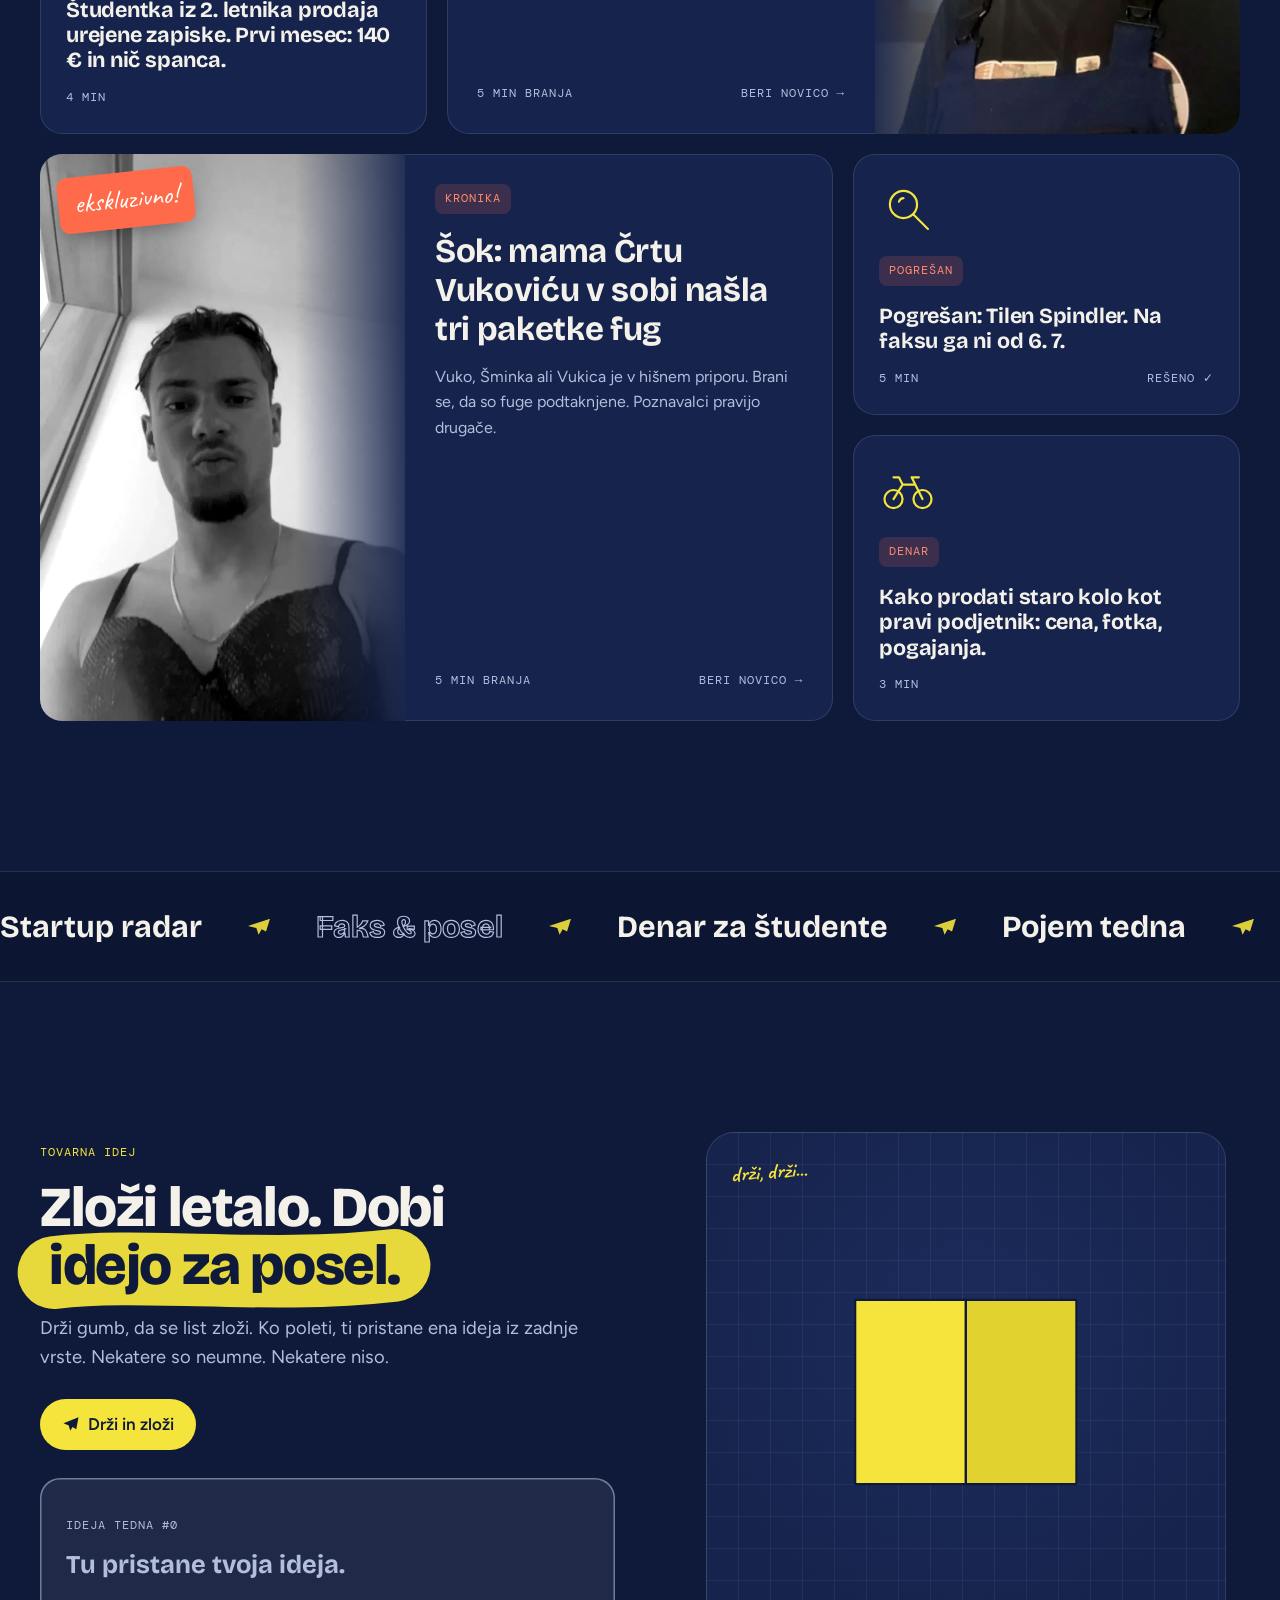
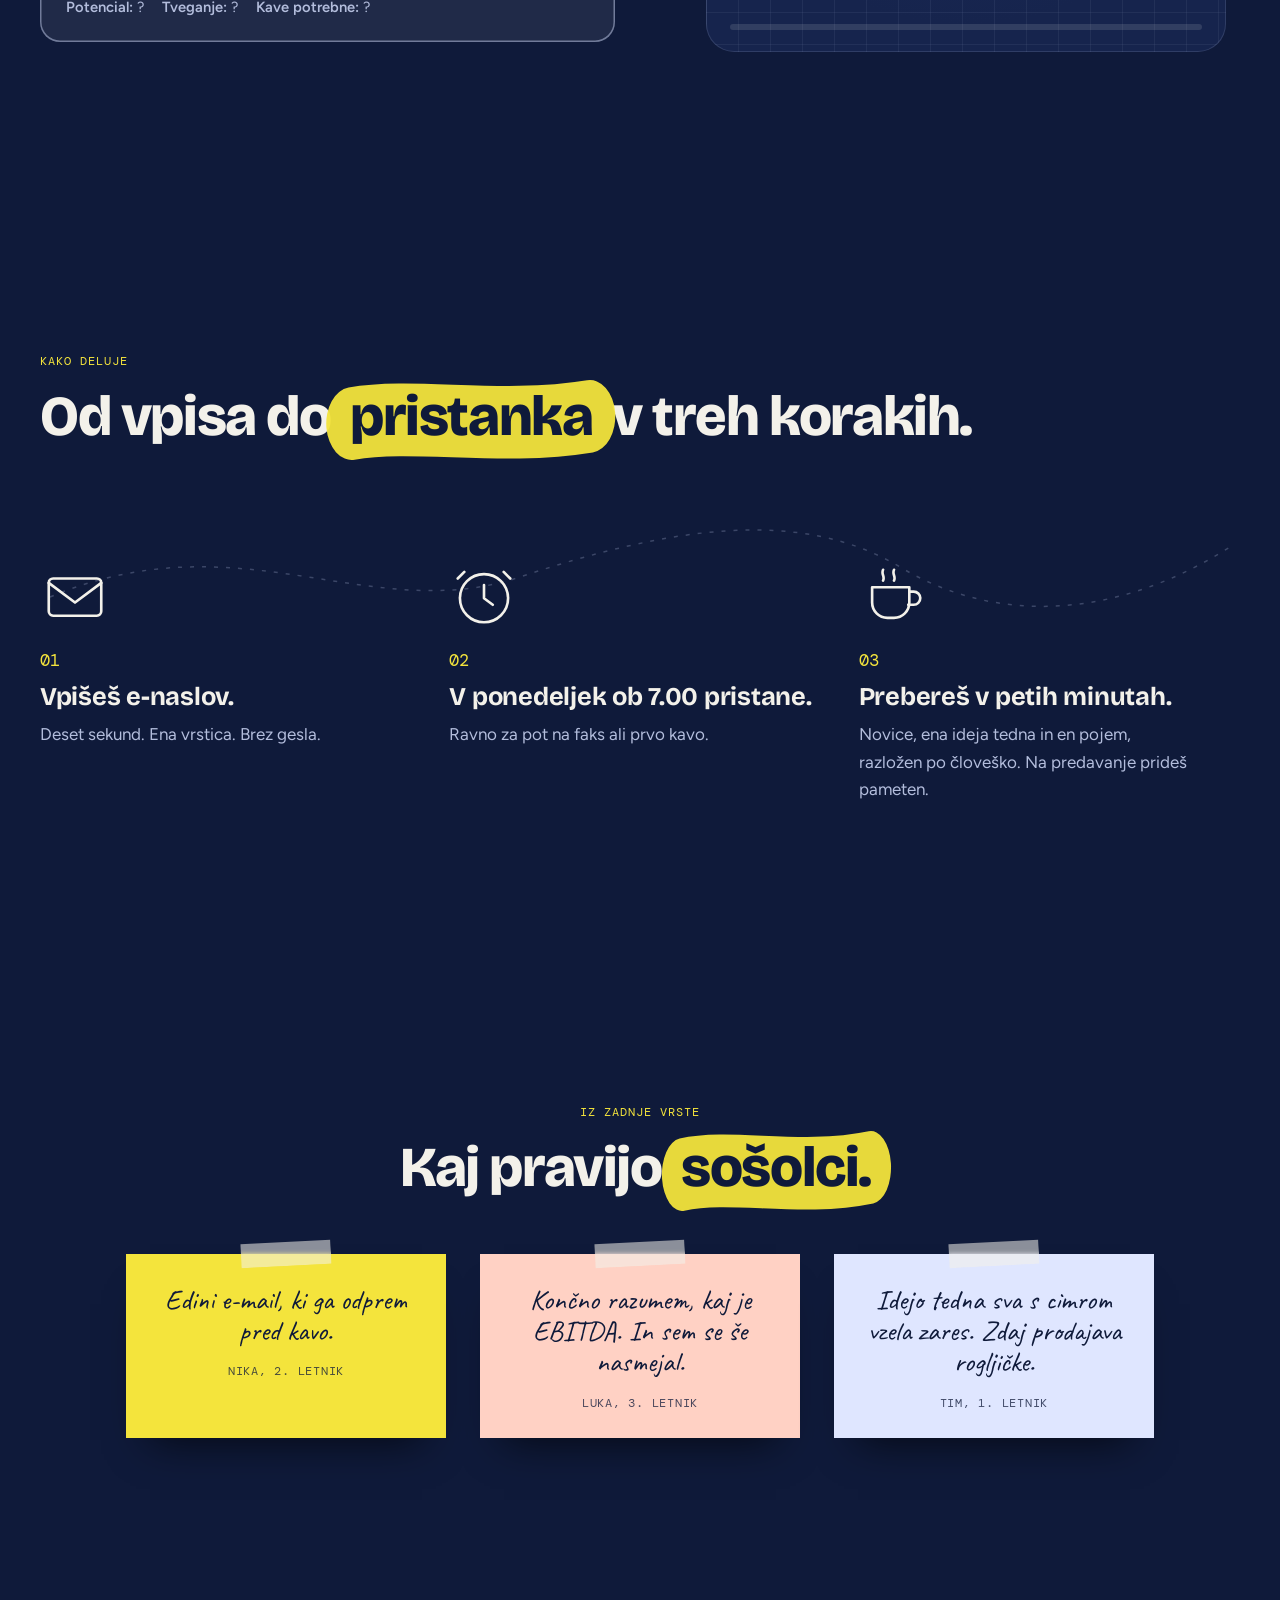
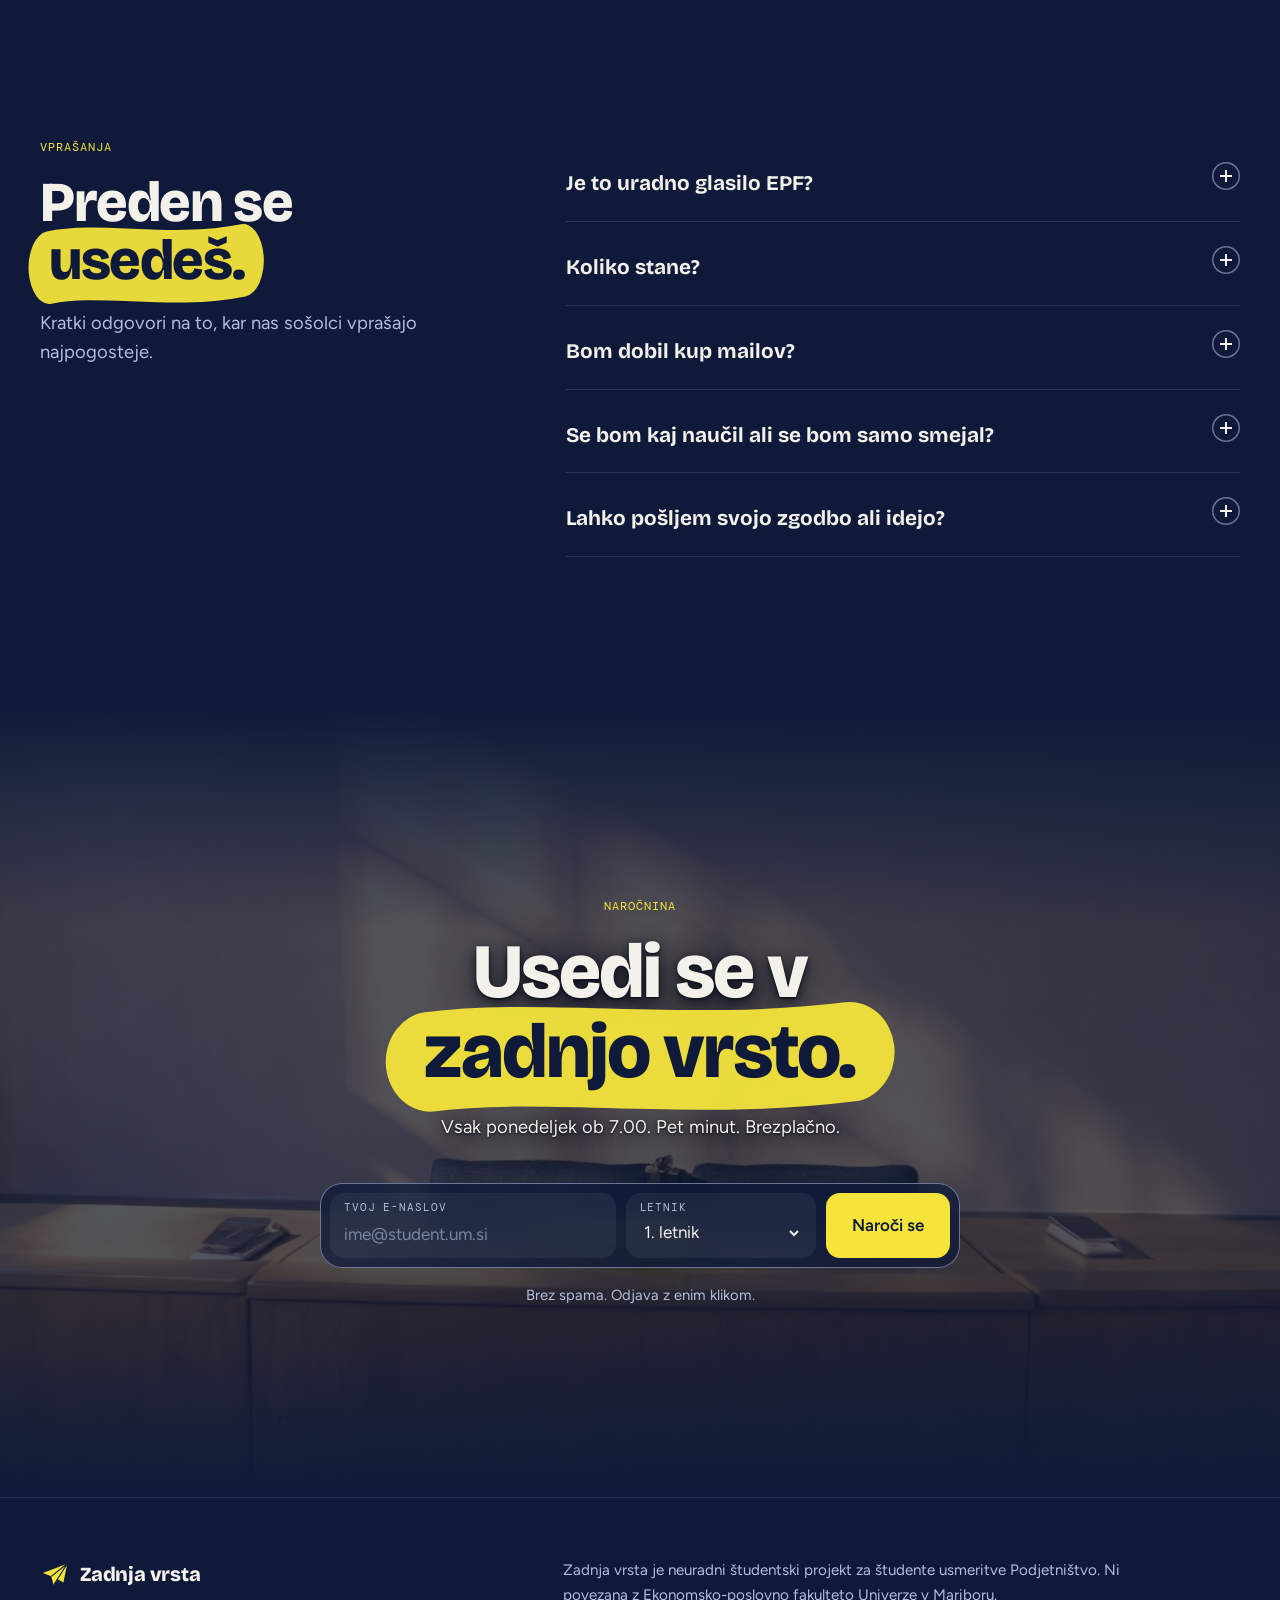
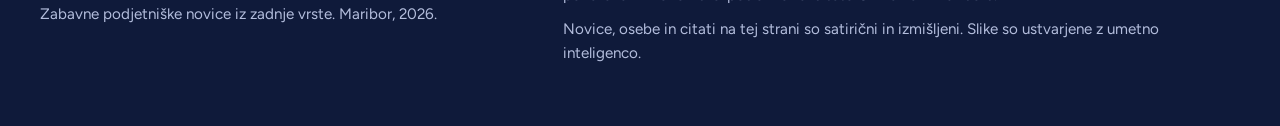
==== commit 4ddc7adf: "Add follow-up: Tilen Spindler found by Črt Vuković; dense news grid" ====
--- a/index.html
+++ b/index.html
@@ -175,7 +175,7 @@
 .news-head{display:flex;justify-content:space-between;align-items:flex-end;gap:24px;flex-wrap:wrap;margin-bottom:44px}
 .issue{display:flex;align-items:baseline;gap:14px;color:var(--text-secondary)}
 .issue .hand{font-size:1.6rem;color:var(--accent);transform:rotate(-4deg);display:inline-block}
-.grid{display:grid;grid-template-columns:repeat(3,1fr);gap:20px}
+.grid{display:grid;grid-template-columns:repeat(3,1fr);grid-auto-flow:row dense;gap:20px}
 .card{position:relative;display:flex;flex-direction:column;background:var(--panel);border-radius:22px;padding:26px;text-decoration:none;box-shadow:inset 0 0 0 1px var(--line);transition:transform .5s var(--ease-out),box-shadow .5s var(--ease-out),background-color .5s var(--ease-out)}
 .card:hover{transform:translateY(-6px) rotate(-.4deg);box-shadow:inset 0 0 0 1px var(--line-strong),0 30px 60px -30px rgba(0,0,0,.6);background:var(--panel-2)}
 .card .tag{align-self:flex-start;padding:5px 10px;border-radius:8px;background:var(--accent-muted);color:var(--accent);margin-bottom:18px}
@@ -200,7 +200,8 @@
 .feature.missing .sticker{left:18px;right:auto;top:18px;transform:rotate(-6deg);font-size:1.7rem}
 .feature.missing .body{justify-content:center}
 .feature.missing h3{font-size:clamp(1.7rem,2.6vw,2.4rem)}
-.feature.flip{flex-direction:row-reverse;grid-column:2 / span 2;grid-row:3 / span 2}
+.feature.flip{flex-direction:row-reverse;grid-column:2 / span 2}
+@media (min-width:641px){.feature.missing .img img{position:absolute;inset:0;height:100%}.feature.missing{min-height:420px}}
 .feature.flip .img::after{background:linear-gradient(270deg,rgba(22,36,77,0) 70%,rgba(22,36,77,.9))}
 .feature.flip .sticker{left:auto;right:18px;transform:rotate(6deg)}
 @media (max-width:980px){.feature.flip{grid-column:span 2;grid-row:auto}}
@@ -409,7 +410,32 @@
       </div>
 
       <div class="grid">
-        <a class="card feature missing rv" href="novice/tjan-kolednik-rabeljski-pubec.html">
+        <a class="card feature missing rv" href="novice/najden-tilen-spindler.html">
+          <div class="img"><img src="assets/najden-oba.jpg" alt="Črt Vuković in Tilen Spindler na hodniku faksa, oba s pločevinko v roki" width="952" height="1269" loading="lazy" style="object-position:55% 40%"></div>
+          <span class="sticker" aria-hidden="true">najden!</span>
+          <div class="body">
+            <span class="tag mono">Srečen konec</span>
+            <h3>Najden: Tilen Spindler! Našel ga je Črt Vuković.</h3>
+            <p>V knjižnici, shujšanega in žejnega. Vuko ga je nahranil, mu kupil Pepsi in ga pripeljal nazaj na faks. Tam je Spindi učilnico delil z neznano simpatijo.</p>
+            <div class="meta"><span class="mono">4 min branja</span><span class="mono">Beri novico →</span></div>
+          </div>
+        </a>
+
+        <a class="card rv" href="#narocnina">
+          <svg class="doodle" viewBox="0 0 64 64" aria-hidden="true"><rect x="16" y="10" width="32" height="44" rx="4"/><rect x="22" y="16" width="20" height="12" rx="2"/><circle cx="32" cy="40" r="5"/><path d="M26 54v4M38 54v4M44 20c6 2 8 8 6 14"/></svg>
+          <span class="tag mono">Faks &amp; posel</span>
+          <h3>Kavomat v pritličju ima boljšo maržo kot večina startupov. Izračunali smo.</h3>
+          <div class="meta"><span class="mono">3 min</span></div>
+        </a>
+
+        <a class="card rv" href="#narocnina">
+          <svg class="doodle" viewBox="0 0 64 64" aria-hidden="true"><path d="M32 8c6 10 14 14 14 26a14 14 0 0 1-28 0c0-7 4-10 6-15 2 5 4 7 6 7 0-6-2-12 2-18z"/><path d="M32 52v4"/></svg>
+          <span class="tag mono coral">Pojem tedna</span>
+          <h3>Burn rate: hitrost, s katero izgine denar. Tvoja štipendija ga pozna predobro.</h3>
+          <div class="meta"><span class="mono">2 min</span></div>
+        </a>
+
+        <a class="card feature missing flip rv" href="novice/tjan-kolednik-rabeljski-pubec.html">
           <div class="img"><img src="assets/nagrada-tjan.jpg" alt="Tjan Kolednik v kapi s panterjem in modrem delovnem kombinezonu, nasmejan" width="819" height="1456" loading="lazy" style="object-position:50% 38%"></div>
           <span class="sticker" aria-hidden="true">zmagovalec!</span>
           <div class="body">
@@ -420,7 +446,21 @@
           </div>
         </a>
 
-        <a class="card feature missing flip rv" href="novice/crt-vukovic-fuge.html">
+        <a class="card rv" href="#narocnina">
+          <svg class="doodle" viewBox="0 0 64 64" aria-hidden="true"><circle cx="16" cy="22" r="6"/><circle cx="32" cy="18" r="6"/><circle cx="48" cy="22" r="6"/><path d="M8 44c0-8 4-12 8-12s8 4 8 12M24 40c0-8 4-12 8-12s8 4 8 12M40 44c0-8 4-12 8-12s8 4 8 12"/><path d="M28 50l4 6 8-12"/></svg>
+          <span class="tag mono">Raziskava</span>
+          <h3>Skupinska naloga: štirje člani, en delavec. Statistika potrjuje, kar že veš.</h3>
+          <div class="meta"><span class="mono">2 min</span></div>
+        </a>
+
+        <a class="card rv" href="#narocnina">
+          <svg class="doodle" viewBox="0 0 64 64" aria-hidden="true"><rect x="14" y="8" width="36" height="48" rx="4"/><path d="M22 20h20M22 28h20M22 36h12"/><path d="M38 44l12-12 4 4-12 12h-4z"/></svg>
+          <span class="tag mono">Startup radar</span>
+          <h3>Študentka iz 2. letnika prodaja urejene zapiske. Prvi mesec: 140 € in nič spanca.</h3>
+          <div class="meta"><span class="mono">4 min</span></div>
+        </a>
+
+        <a class="card feature missing rv" href="novice/crt-vukovic-fuge.html">
           <div class="img"><img src="assets/kronika-vuko.jpg" alt="Črno-bela fotografija Črta Vukovića v črnem modrčku z bleščicami" width="819" height="1456" loading="lazy" style="object-position:50% 40%"></div>
           <span class="sticker" aria-hidden="true">ekskluzivno!</span>
           <div class="body">
@@ -431,43 +471,11 @@
           </div>
         </a>
 
-        <a class="card rv" href="#narocnina">
-          <svg class="doodle" viewBox="0 0 64 64" aria-hidden="true"><rect x="16" y="10" width="32" height="44" rx="4"/><rect x="22" y="16" width="20" height="12" rx="2"/><circle cx="32" cy="40" r="5"/><path d="M26 54v4M38 54v4M44 20c6 2 8 8 6 14"/></svg>
-          <span class="tag mono">Faks &amp; posel</span>
-          <h3>Kavomat v pritličju ima boljšo maržo kot večina startupov. Izračunali smo.</h3>
-          <div class="meta"><span class="mono">3 min</span></div>
-        </a>
-
-        <a class="card rv" href="#narocnina">
-          <svg class="doodle" viewBox="0 0 64 64" aria-hidden="true"><path d="M32 8c6 10 14 14 14 26a14 14 0 0 1-28 0c0-7 4-10 6-15 2 5 4 7 6 7 0-6-2-12 2-18z"/><path d="M32 52v4"/></svg>
-          <span class="tag mono coral">Pojem tedna</span>
-          <h3>Burn rate: hitrost, s katero izgine denar. Tvoja štipendija ga pozna predobro.</h3>
-          <div class="meta"><span class="mono">2 min</span></div>
-        </a>
-
-        <a class="card rv" href="#narocnina">
-          <svg class="doodle" viewBox="0 0 64 64" aria-hidden="true"><circle cx="16" cy="22" r="6"/><circle cx="32" cy="18" r="6"/><circle cx="48" cy="22" r="6"/><path d="M8 44c0-8 4-12 8-12s8 4 8 12M24 40c0-8 4-12 8-12s8 4 8 12M40 44c0-8 4-12 8-12s8 4 8 12"/><path d="M28 50l4 6 8-12"/></svg>
-          <span class="tag mono">Raziskava</span>
-          <h3>Skupinska naloga: štirje člani, en delavec. Statistika potrjuje, kar že veš.</h3>
-          <div class="meta"><span class="mono">2 min</span></div>
-        </a>
-
-        <a class="card rv" href="#narocnina">
-          <svg class="doodle" viewBox="0 0 64 64" aria-hidden="true"><rect x="14" y="8" width="36" height="48" rx="4"/><path d="M22 20h20M22 28h20M22 36h12"/><path d="M38 44l12-12 4 4-12 12h-4z"/></svg>
-          <span class="tag mono">Startup radar</span>
-          <h3>Študentka iz 2. letnika prodaja urejene zapiske. Prvi mesec: 140 € in nič spanca.</h3>
-          <div class="meta"><span class="mono">4 min</span></div>
-        </a>
-
-        <a class="card feature missing rv" href="novice/pogresan-tilen-spindler.html">
-          <div class="img"><img src="assets/pogresan-spindi.jpg" alt="Črno-bela fotografija Tilna Spindlerja v trgovini, v rokah drži papirnate robčke in ledeni čaj" width="819" height="1456" loading="lazy"></div>
-          <span class="sticker" aria-hidden="true">nujno!</span>
-          <div class="body">
-            <span class="tag mono coral">Pogrešan</span>
-            <h3>Pogrešan: Tilen Spindler. Na faksu ga ni od 6. 7.</h3>
-            <p>Med prijatelji in sošolci znan kot Spindi ali Bambi. Zadnjič viden v puhovcu, z robčki in ledenim čajem v rokah. Če si ga videl, javi.</p>
-            <div class="meta"><span class="mono">5 min branja</span><span class="mono">Beri novico →</span></div>
-          </div>
+        <a class="card rv" href="novice/pogresan-tilen-spindler.html">
+          <svg class="doodle" viewBox="0 0 64 64" aria-hidden="true"><circle cx="27" cy="27" r="15"/><path d="M38 38l16 16"/><path d="M22 24c1-3 3-4 5-4"/></svg>
+          <span class="tag mono coral">Pogrešan</span>
+          <h3>Pogrešan: Tilen Spindler. Na faksu ga ni od 6. 7.</h3>
+          <div class="meta"><span class="mono">5 min</span><span class="mono">Rešeno ✓</span></div>
         </a>
 
         <a class="card rv" href="#narocnina">
@@ -475,13 +483,6 @@
           <span class="tag mono coral">Denar</span>
           <h3>Kako prodati staro kolo kot pravi podjetnik: cena, fotka, pogajanja.</h3>
           <div class="meta"><span class="mono">3 min</span></div>
-        </a>
-
-        <a class="card rv" href="#narocnina">
-          <svg class="doodle" viewBox="0 0 64 64" aria-hidden="true"><path d="M12 32a20 20 0 1 1 6 14"/><polyline points="8 40 12 32 20 36"/><path d="M32 22v10l7 5"/></svg>
-          <span class="tag mono">Pivot tedna</span>
-          <h3>Ekipa je v enem dnevu štirikrat zamenjala idejo. Peta je zmagala.</h3>
-          <div class="meta"><span class="mono">2 min</span></div>
         </a>
       </div>
     </div>
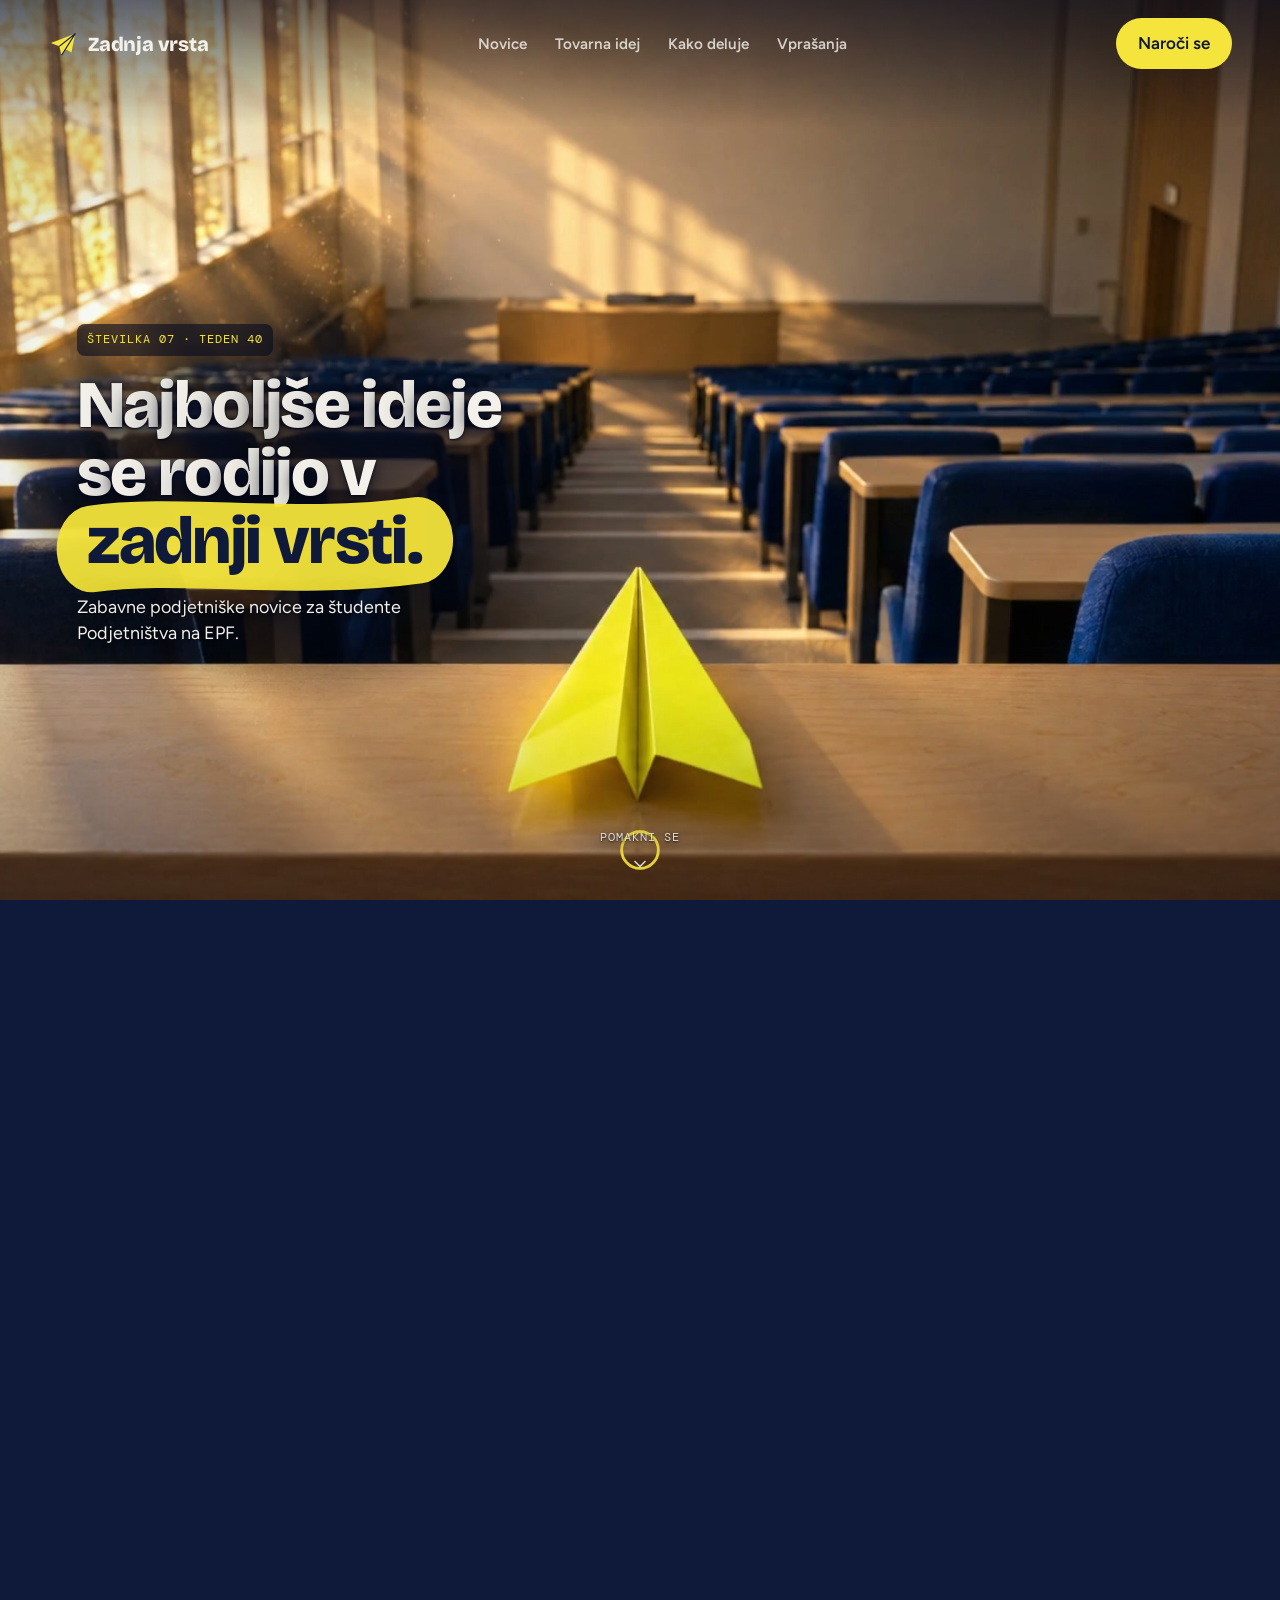
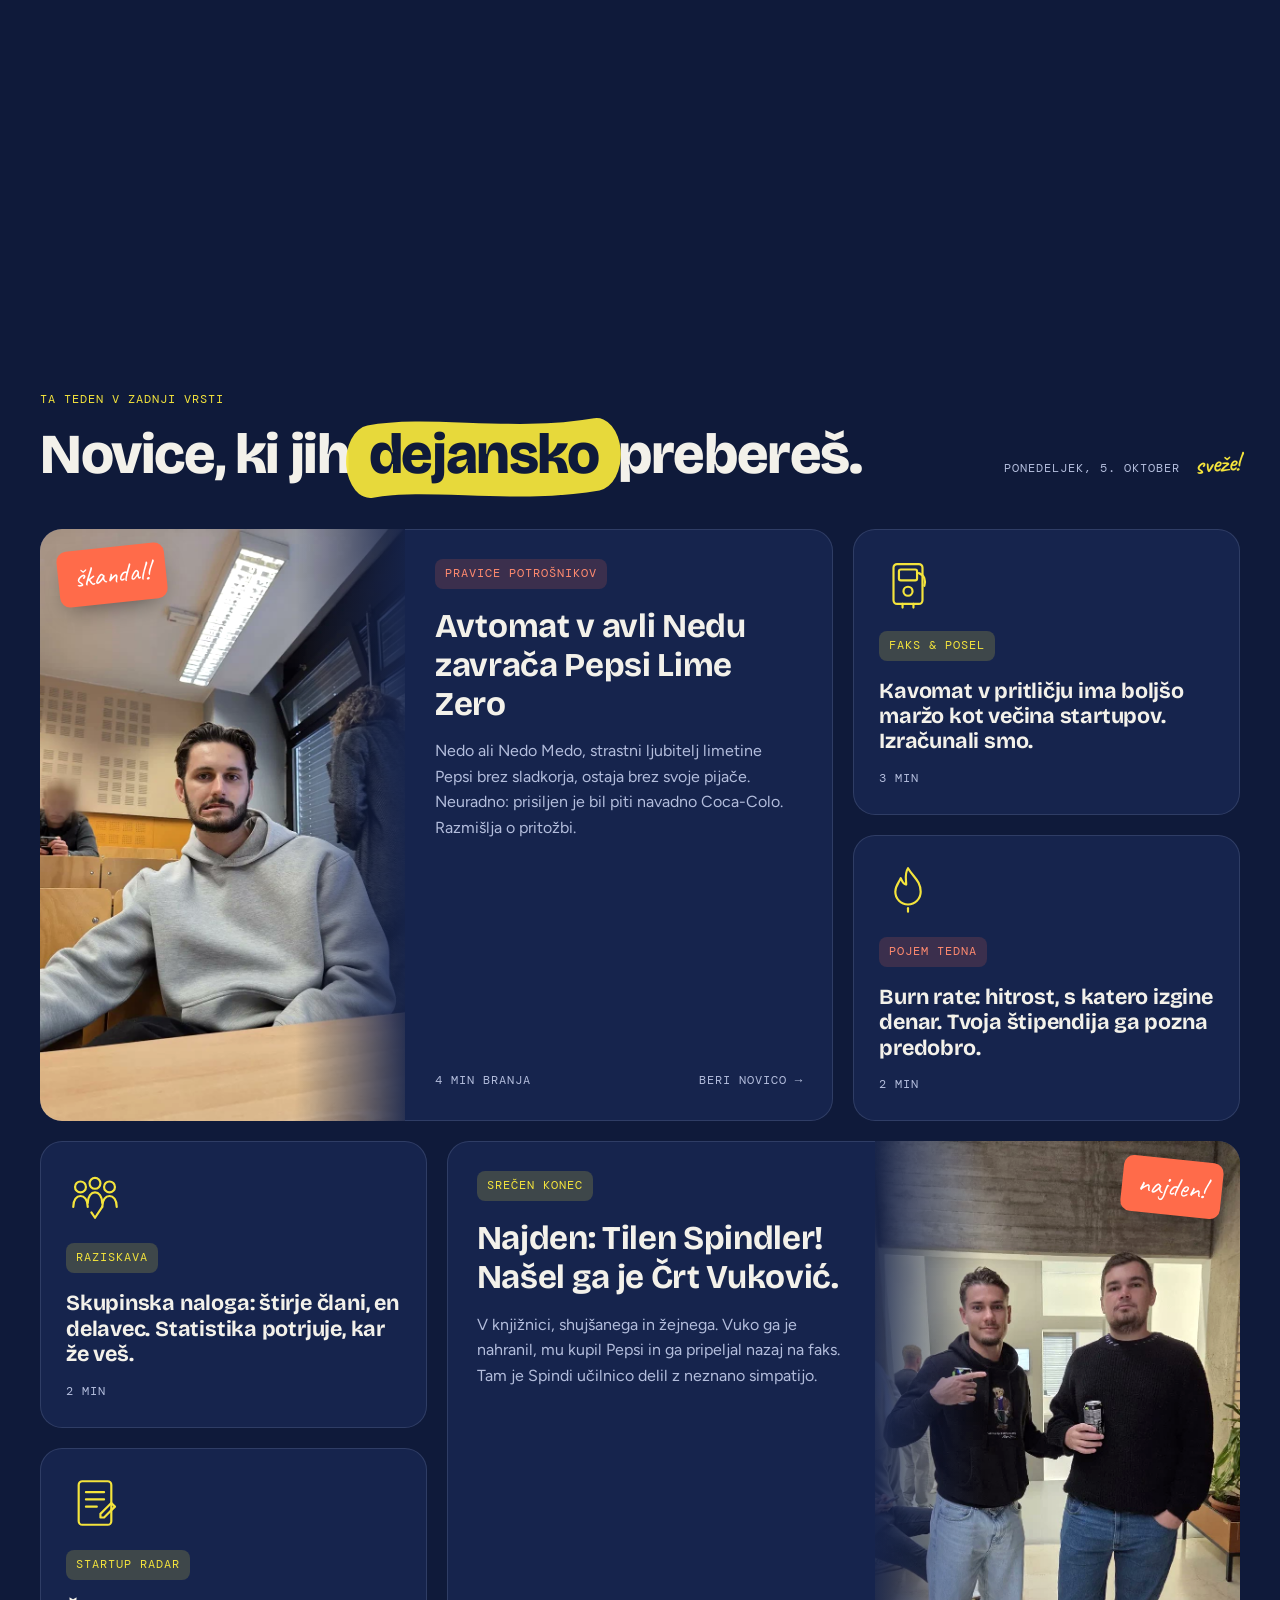
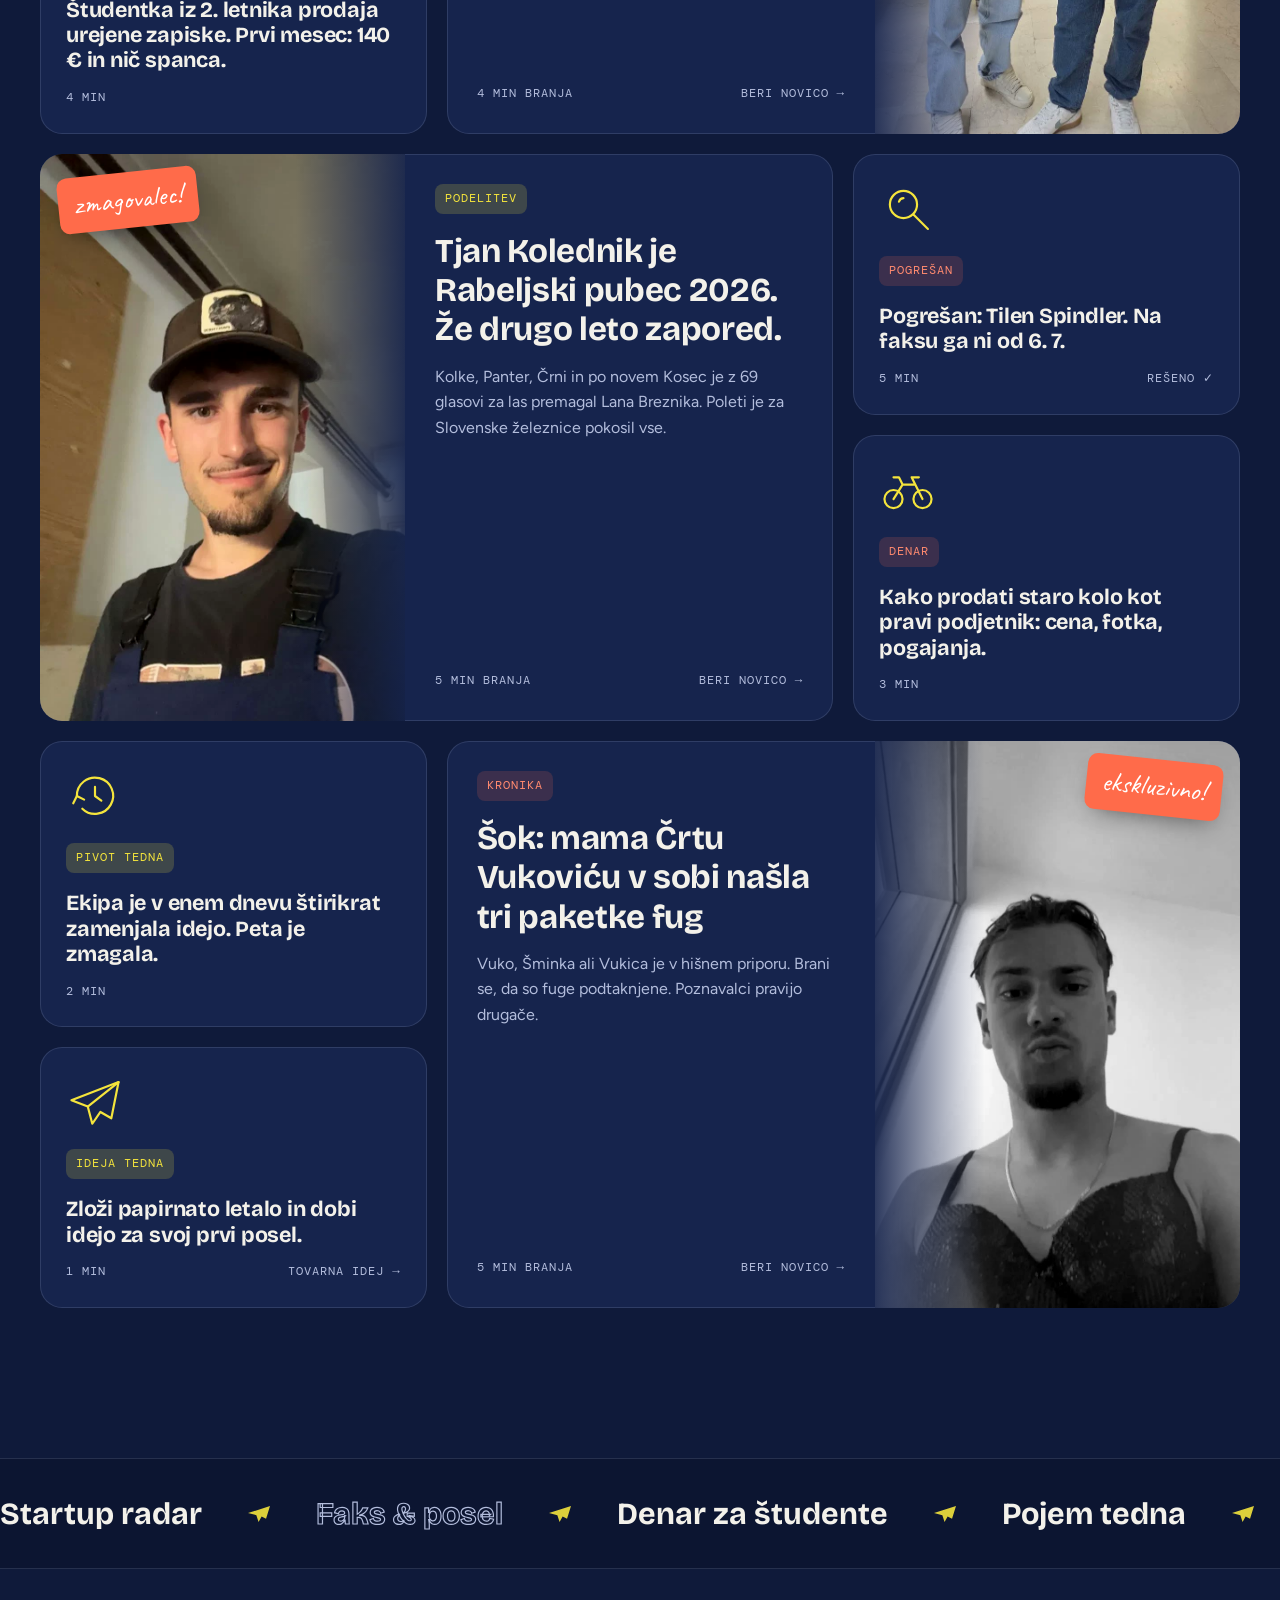
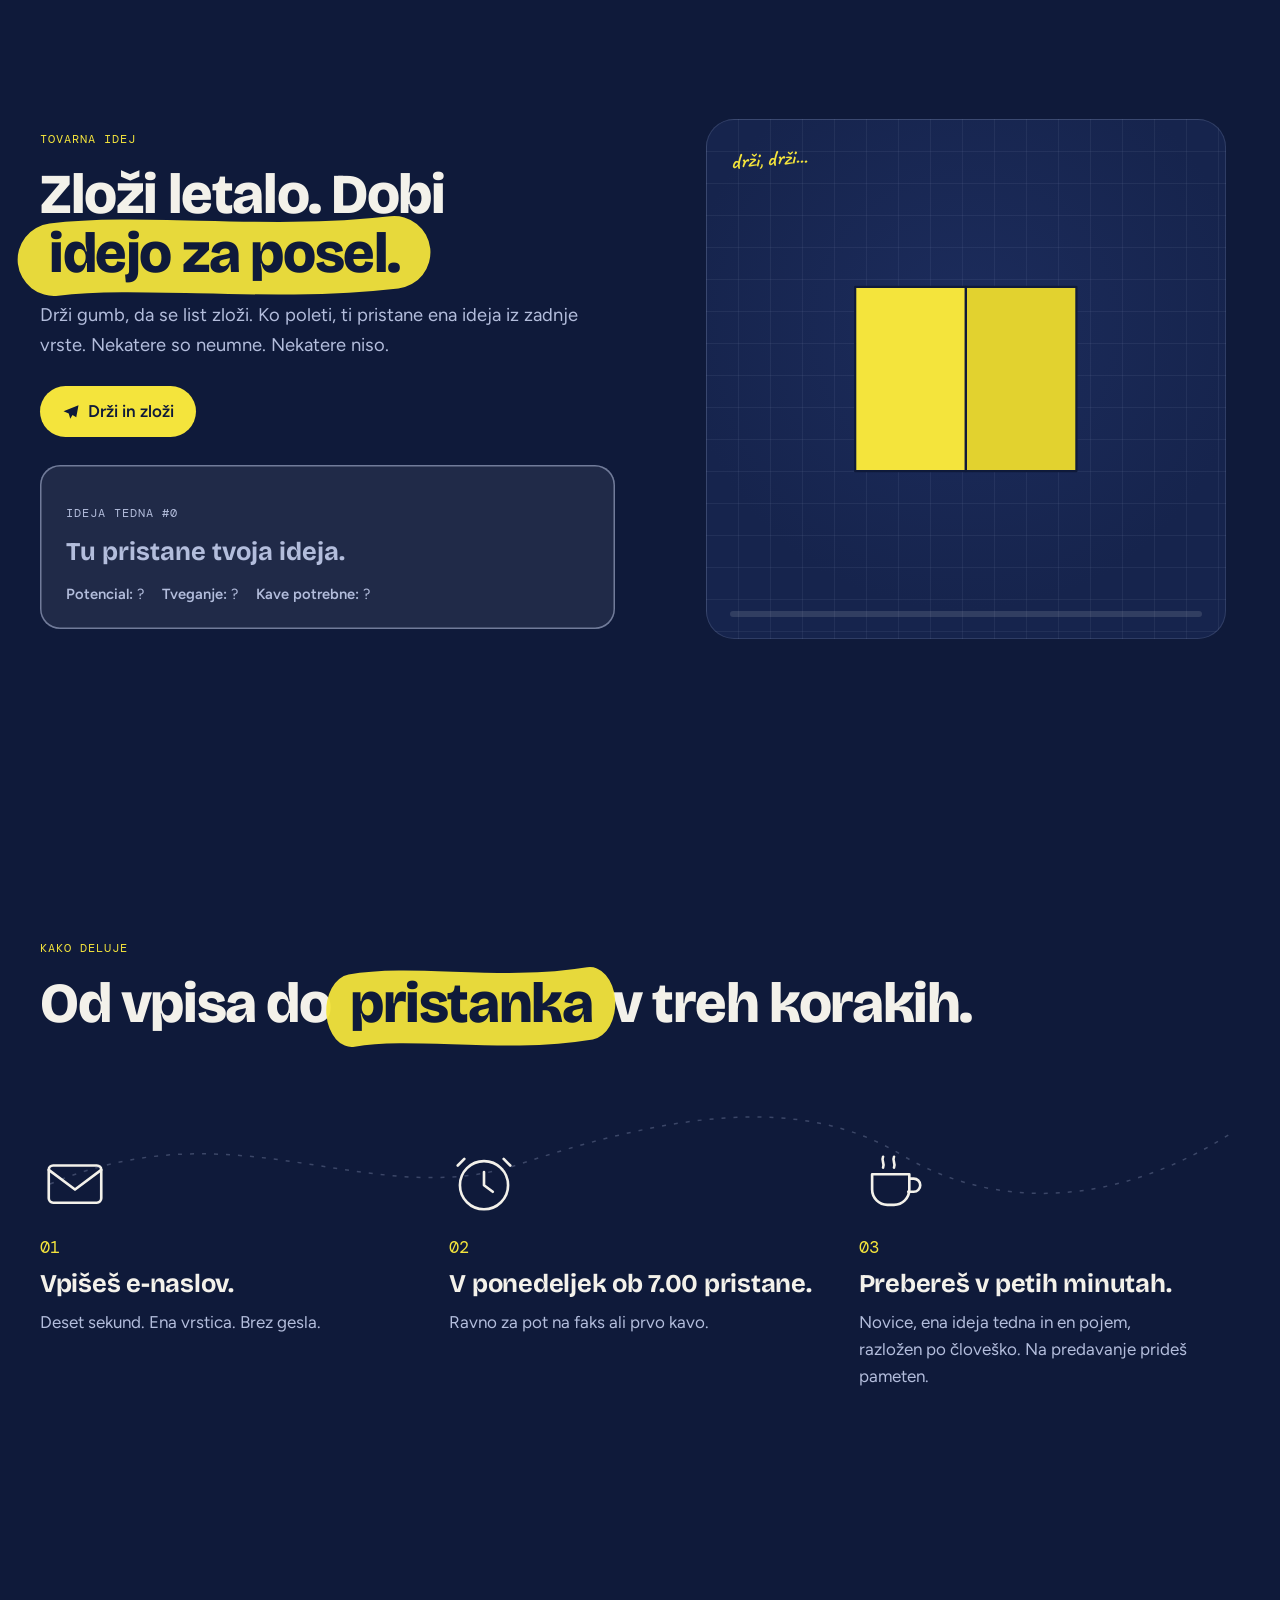
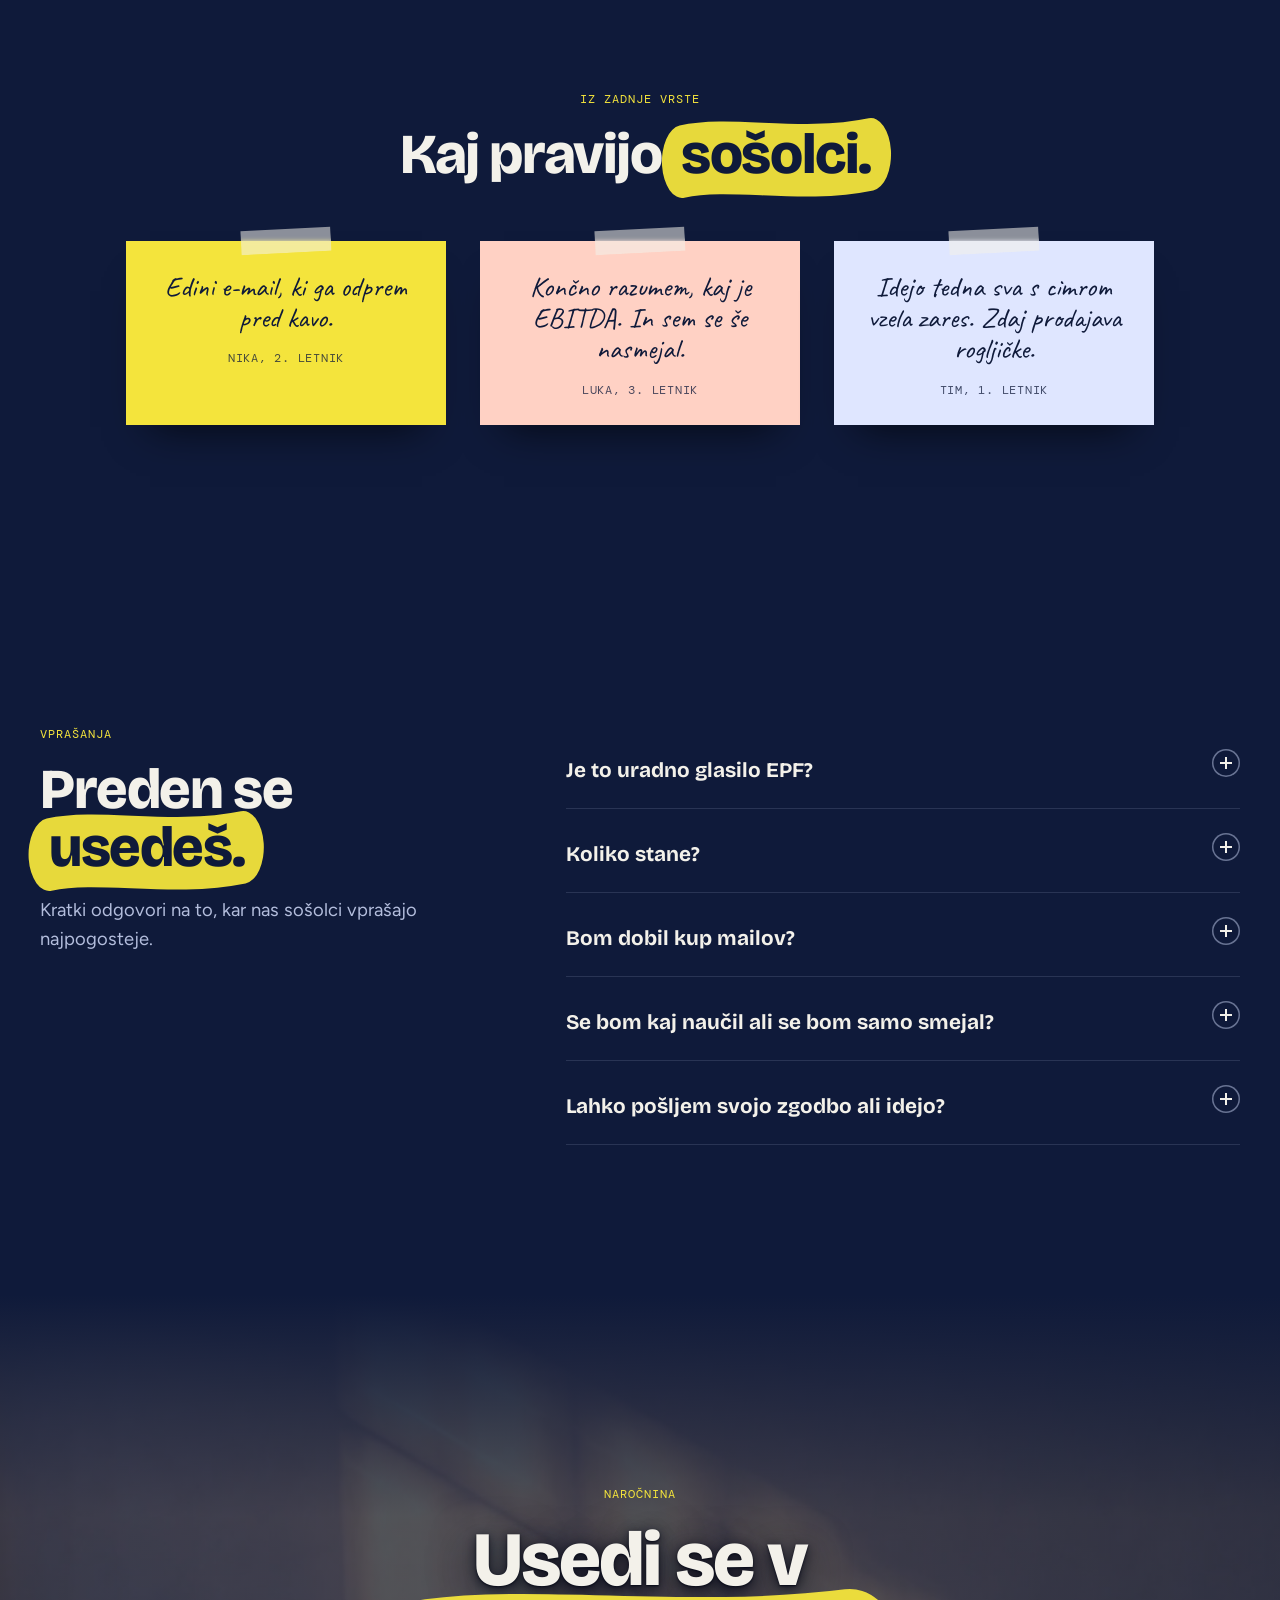
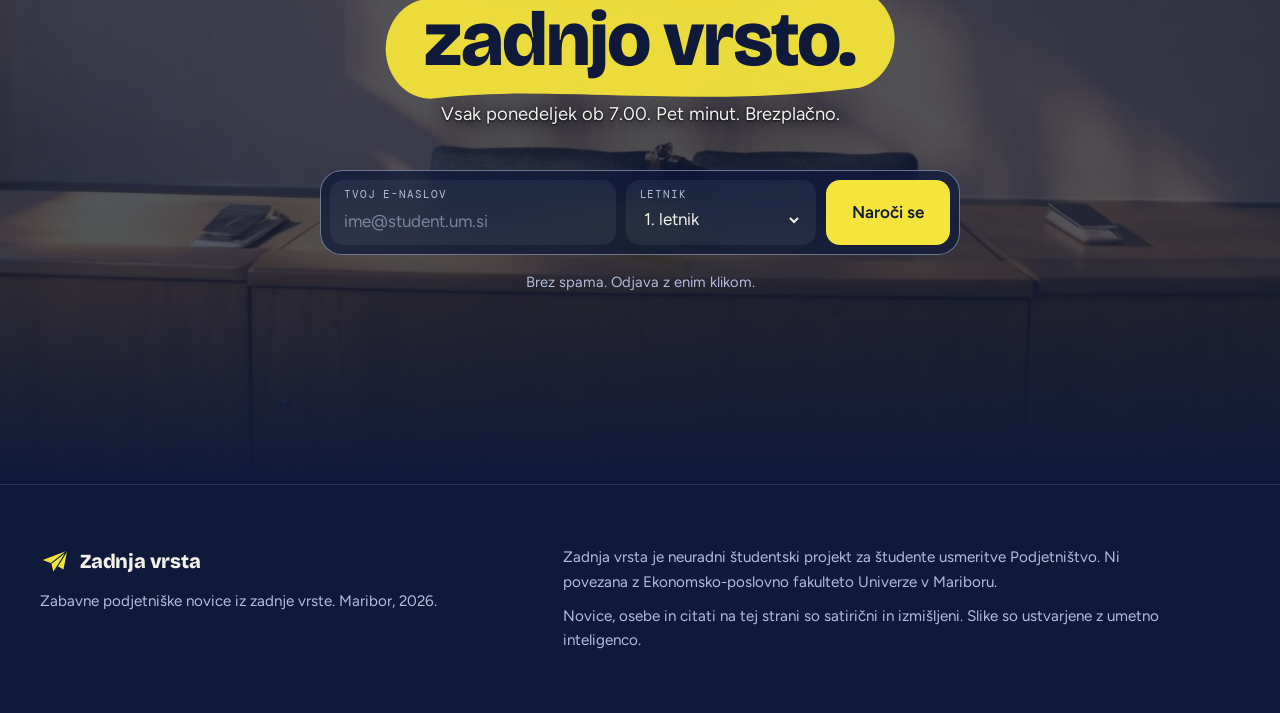
==== commit a6c4879d: "Add story: Nejc Nedeljko vs vending machine (Pepsi Lime Zero)" ====
--- a/index.html
+++ b/index.html
@@ -410,7 +410,32 @@
       </div>
 
       <div class="grid">
-        <a class="card feature missing rv" href="novice/najden-tilen-spindler.html">
+        <a class="card feature missing rv" href="novice/nejc-nedeljko-pepsi-lime.html">
+          <div class="img"><img src="assets/pepsi-nejc.jpg" alt="Nejc Nedeljko v sivem puloverju s kapuco resno gleda v kamero v predavalnici" width="952" height="1269" loading="lazy" style="object-position:50% 40%"></div>
+          <span class="sticker" aria-hidden="true">škandal!</span>
+          <div class="body">
+            <span class="tag mono coral">Pravice potrošnikov</span>
+            <h3>Avtomat v avli Nedu zavrača Pepsi Lime Zero</h3>
+            <p>Nedo ali Nedo Medo, strastni ljubitelj limetine Pepsi brez sladkorja, ostaja brez svoje pijače. Neuradno: prisiljen je bil piti navadno Coca-Colo. Razmišlja o pritožbi.</p>
+            <div class="meta"><span class="mono">4 min branja</span><span class="mono">Beri novico →</span></div>
+          </div>
+        </a>
+
+        <a class="card rv" href="#narocnina">
+          <svg class="doodle" viewBox="0 0 64 64" aria-hidden="true"><rect x="16" y="10" width="32" height="44" rx="4"/><rect x="22" y="16" width="20" height="12" rx="2"/><circle cx="32" cy="40" r="5"/><path d="M26 54v4M38 54v4M44 20c6 2 8 8 6 14"/></svg>
+          <span class="tag mono">Faks &amp; posel</span>
+          <h3>Kavomat v pritličju ima boljšo maržo kot večina startupov. Izračunali smo.</h3>
+          <div class="meta"><span class="mono">3 min</span></div>
+        </a>
+
+        <a class="card rv" href="#narocnina">
+          <svg class="doodle" viewBox="0 0 64 64" aria-hidden="true"><path d="M32 8c6 10 14 14 14 26a14 14 0 0 1-28 0c0-7 4-10 6-15 2 5 4 7 6 7 0-6-2-12 2-18z"/><path d="M32 52v4"/></svg>
+          <span class="tag mono coral">Pojem tedna</span>
+          <h3>Burn rate: hitrost, s katero izgine denar. Tvoja štipendija ga pozna predobro.</h3>
+          <div class="meta"><span class="mono">2 min</span></div>
+        </a>
+
+        <a class="card feature missing flip rv" href="novice/najden-tilen-spindler.html">
           <div class="img"><img src="assets/najden-oba.jpg" alt="Črt Vuković in Tilen Spindler na hodniku faksa, oba s pločevinko v roki" width="952" height="1269" loading="lazy" style="object-position:55% 40%"></div>
           <span class="sticker" aria-hidden="true">najden!</span>
           <div class="body">
@@ -422,20 +447,20 @@
         </a>
 
         <a class="card rv" href="#narocnina">
-          <svg class="doodle" viewBox="0 0 64 64" aria-hidden="true"><rect x="16" y="10" width="32" height="44" rx="4"/><rect x="22" y="16" width="20" height="12" rx="2"/><circle cx="32" cy="40" r="5"/><path d="M26 54v4M38 54v4M44 20c6 2 8 8 6 14"/></svg>
-          <span class="tag mono">Faks &amp; posel</span>
-          <h3>Kavomat v pritličju ima boljšo maržo kot večina startupov. Izračunali smo.</h3>
-          <div class="meta"><span class="mono">3 min</span></div>
+          <svg class="doodle" viewBox="0 0 64 64" aria-hidden="true"><circle cx="16" cy="22" r="6"/><circle cx="32" cy="18" r="6"/><circle cx="48" cy="22" r="6"/><path d="M8 44c0-8 4-12 8-12s8 4 8 12M24 40c0-8 4-12 8-12s8 4 8 12M40 44c0-8 4-12 8-12s8 4 8 12"/><path d="M28 50l4 6 8-12"/></svg>
+          <span class="tag mono">Raziskava</span>
+          <h3>Skupinska naloga: štirje člani, en delavec. Statistika potrjuje, kar že veš.</h3>
+          <div class="meta"><span class="mono">2 min</span></div>
         </a>
 
         <a class="card rv" href="#narocnina">
-          <svg class="doodle" viewBox="0 0 64 64" aria-hidden="true"><path d="M32 8c6 10 14 14 14 26a14 14 0 0 1-28 0c0-7 4-10 6-15 2 5 4 7 6 7 0-6-2-12 2-18z"/><path d="M32 52v4"/></svg>
-          <span class="tag mono coral">Pojem tedna</span>
-          <h3>Burn rate: hitrost, s katero izgine denar. Tvoja štipendija ga pozna predobro.</h3>
-          <div class="meta"><span class="mono">2 min</span></div>
-        </a>
-
-        <a class="card feature missing flip rv" href="novice/tjan-kolednik-rabeljski-pubec.html">
+          <svg class="doodle" viewBox="0 0 64 64" aria-hidden="true"><rect x="14" y="8" width="36" height="48" rx="4"/><path d="M22 20h20M22 28h20M22 36h12"/><path d="M38 44l12-12 4 4-12 12h-4z"/></svg>
+          <span class="tag mono">Startup radar</span>
+          <h3>Študentka iz 2. letnika prodaja urejene zapiske. Prvi mesec: 140 € in nič spanca.</h3>
+          <div class="meta"><span class="mono">4 min</span></div>
+        </a>
+
+        <a class="card feature missing rv" href="novice/tjan-kolednik-rabeljski-pubec.html">
           <div class="img"><img src="assets/nagrada-tjan.jpg" alt="Tjan Kolednik v kapi s panterjem in modrem delovnem kombinezonu, nasmejan" width="819" height="1456" loading="lazy" style="object-position:50% 38%"></div>
           <span class="sticker" aria-hidden="true">zmagovalec!</span>
           <div class="body">
@@ -446,21 +471,21 @@
           </div>
         </a>
 
+        <a class="card rv" href="novice/pogresan-tilen-spindler.html">
+          <svg class="doodle" viewBox="0 0 64 64" aria-hidden="true"><circle cx="27" cy="27" r="15"/><path d="M38 38l16 16"/><path d="M22 24c1-3 3-4 5-4"/></svg>
+          <span class="tag mono coral">Pogrešan</span>
+          <h3>Pogrešan: Tilen Spindler. Na faksu ga ni od 6. 7.</h3>
+          <div class="meta"><span class="mono">5 min</span><span class="mono">Rešeno ✓</span></div>
+        </a>
+
         <a class="card rv" href="#narocnina">
-          <svg class="doodle" viewBox="0 0 64 64" aria-hidden="true"><circle cx="16" cy="22" r="6"/><circle cx="32" cy="18" r="6"/><circle cx="48" cy="22" r="6"/><path d="M8 44c0-8 4-12 8-12s8 4 8 12M24 40c0-8 4-12 8-12s8 4 8 12M40 44c0-8 4-12 8-12s8 4 8 12"/><path d="M28 50l4 6 8-12"/></svg>
-          <span class="tag mono">Raziskava</span>
-          <h3>Skupinska naloga: štirje člani, en delavec. Statistika potrjuje, kar že veš.</h3>
-          <div class="meta"><span class="mono">2 min</span></div>
-        </a>
-
-        <a class="card rv" href="#narocnina">
-          <svg class="doodle" viewBox="0 0 64 64" aria-hidden="true"><rect x="14" y="8" width="36" height="48" rx="4"/><path d="M22 20h20M22 28h20M22 36h12"/><path d="M38 44l12-12 4 4-12 12h-4z"/></svg>
-          <span class="tag mono">Startup radar</span>
-          <h3>Študentka iz 2. letnika prodaja urejene zapiske. Prvi mesec: 140 € in nič spanca.</h3>
-          <div class="meta"><span class="mono">4 min</span></div>
-        </a>
-
-        <a class="card feature missing rv" href="novice/crt-vukovic-fuge.html">
+          <svg class="doodle" viewBox="0 0 64 64" aria-hidden="true"><circle cx="16" cy="42" r="10"/><circle cx="48" cy="42" r="10"/><path d="M16 42l10-16h14l8 16M26 26l-4-8h-6M40 26l-4-8h8"/></svg>
+          <span class="tag mono coral">Denar</span>
+          <h3>Kako prodati staro kolo kot pravi podjetnik: cena, fotka, pogajanja.</h3>
+          <div class="meta"><span class="mono">3 min</span></div>
+        </a>
+
+        <a class="card feature missing flip rv" href="novice/crt-vukovic-fuge.html">
           <div class="img"><img src="assets/kronika-vuko.jpg" alt="Črno-bela fotografija Črta Vukovića v črnem modrčku z bleščicami" width="819" height="1456" loading="lazy" style="object-position:50% 40%"></div>
           <span class="sticker" aria-hidden="true">ekskluzivno!</span>
           <div class="body">
@@ -471,18 +496,18 @@
           </div>
         </a>
 
-        <a class="card rv" href="novice/pogresan-tilen-spindler.html">
-          <svg class="doodle" viewBox="0 0 64 64" aria-hidden="true"><circle cx="27" cy="27" r="15"/><path d="M38 38l16 16"/><path d="M22 24c1-3 3-4 5-4"/></svg>
-          <span class="tag mono coral">Pogrešan</span>
-          <h3>Pogrešan: Tilen Spindler. Na faksu ga ni od 6. 7.</h3>
-          <div class="meta"><span class="mono">5 min</span><span class="mono">Rešeno ✓</span></div>
-        </a>
-
         <a class="card rv" href="#narocnina">
-          <svg class="doodle" viewBox="0 0 64 64" aria-hidden="true"><circle cx="16" cy="42" r="10"/><circle cx="48" cy="42" r="10"/><path d="M16 42l10-16h14l8 16M26 26l-4-8h-6M40 26l-4-8h8"/></svg>
-          <span class="tag mono coral">Denar</span>
-          <h3>Kako prodati staro kolo kot pravi podjetnik: cena, fotka, pogajanja.</h3>
-          <div class="meta"><span class="mono">3 min</span></div>
+          <svg class="doodle" viewBox="0 0 64 64" aria-hidden="true"><path d="M12 32a20 20 0 1 1 6 14"/><polyline points="8 40 12 32 20 36"/><path d="M32 22v10l7 5"/></svg>
+          <span class="tag mono">Pivot tedna</span>
+          <h3>Ekipa je v enem dnevu štirikrat zamenjala idejo. Peta je zmagala.</h3>
+          <div class="meta"><span class="mono">2 min</span></div>
+        </a>
+
+        <a class="card rv" href="#tovarna">
+          <svg class="doodle" viewBox="0 0 64 64" aria-hidden="true"><path d="M58 10 6 30l18 7 5 19 9-13 12 7z"/><path d="M24 37 58 10"/></svg>
+          <span class="tag mono">Ideja tedna</span>
+          <h3>Zloži papirnato letalo in dobi idejo za svoj prvi posel.</h3>
+          <div class="meta"><span class="mono">1 min</span><span class="mono">Tovarna idej →</span></div>
         </a>
       </div>
     </div>
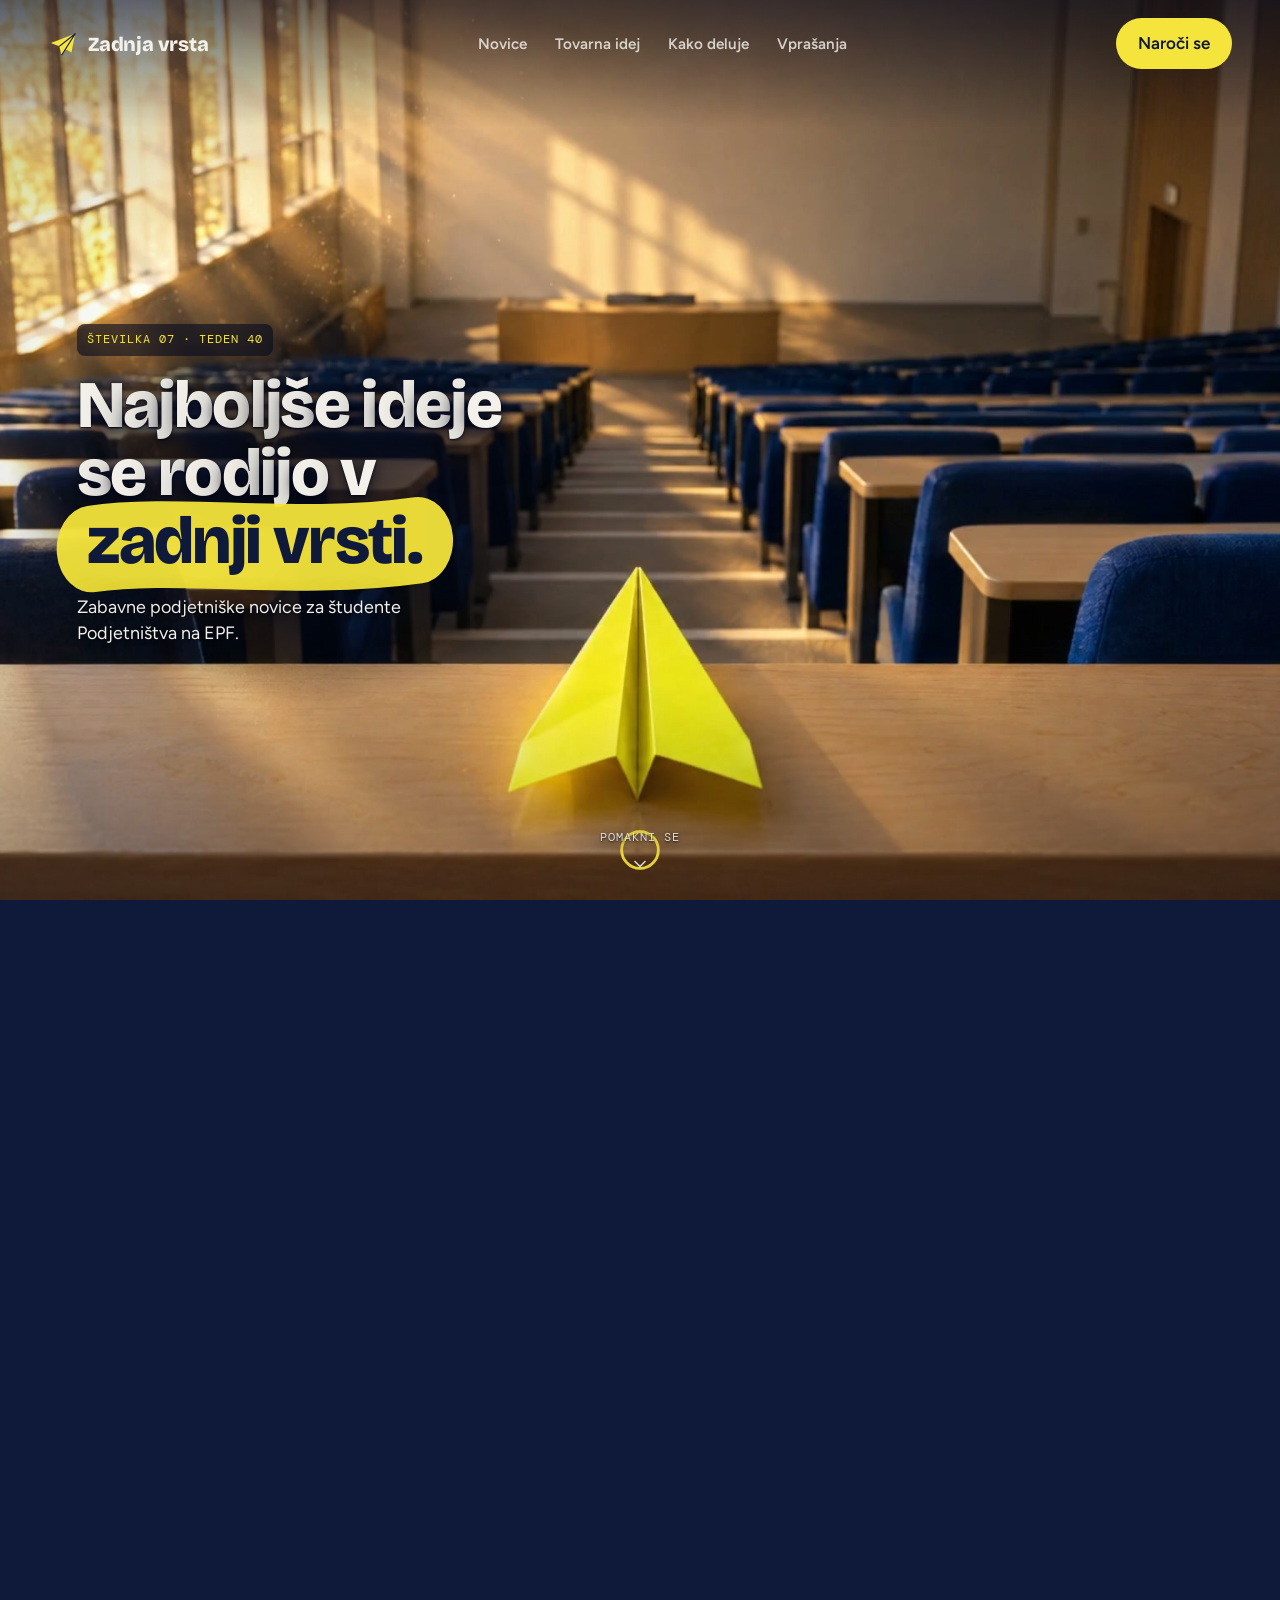
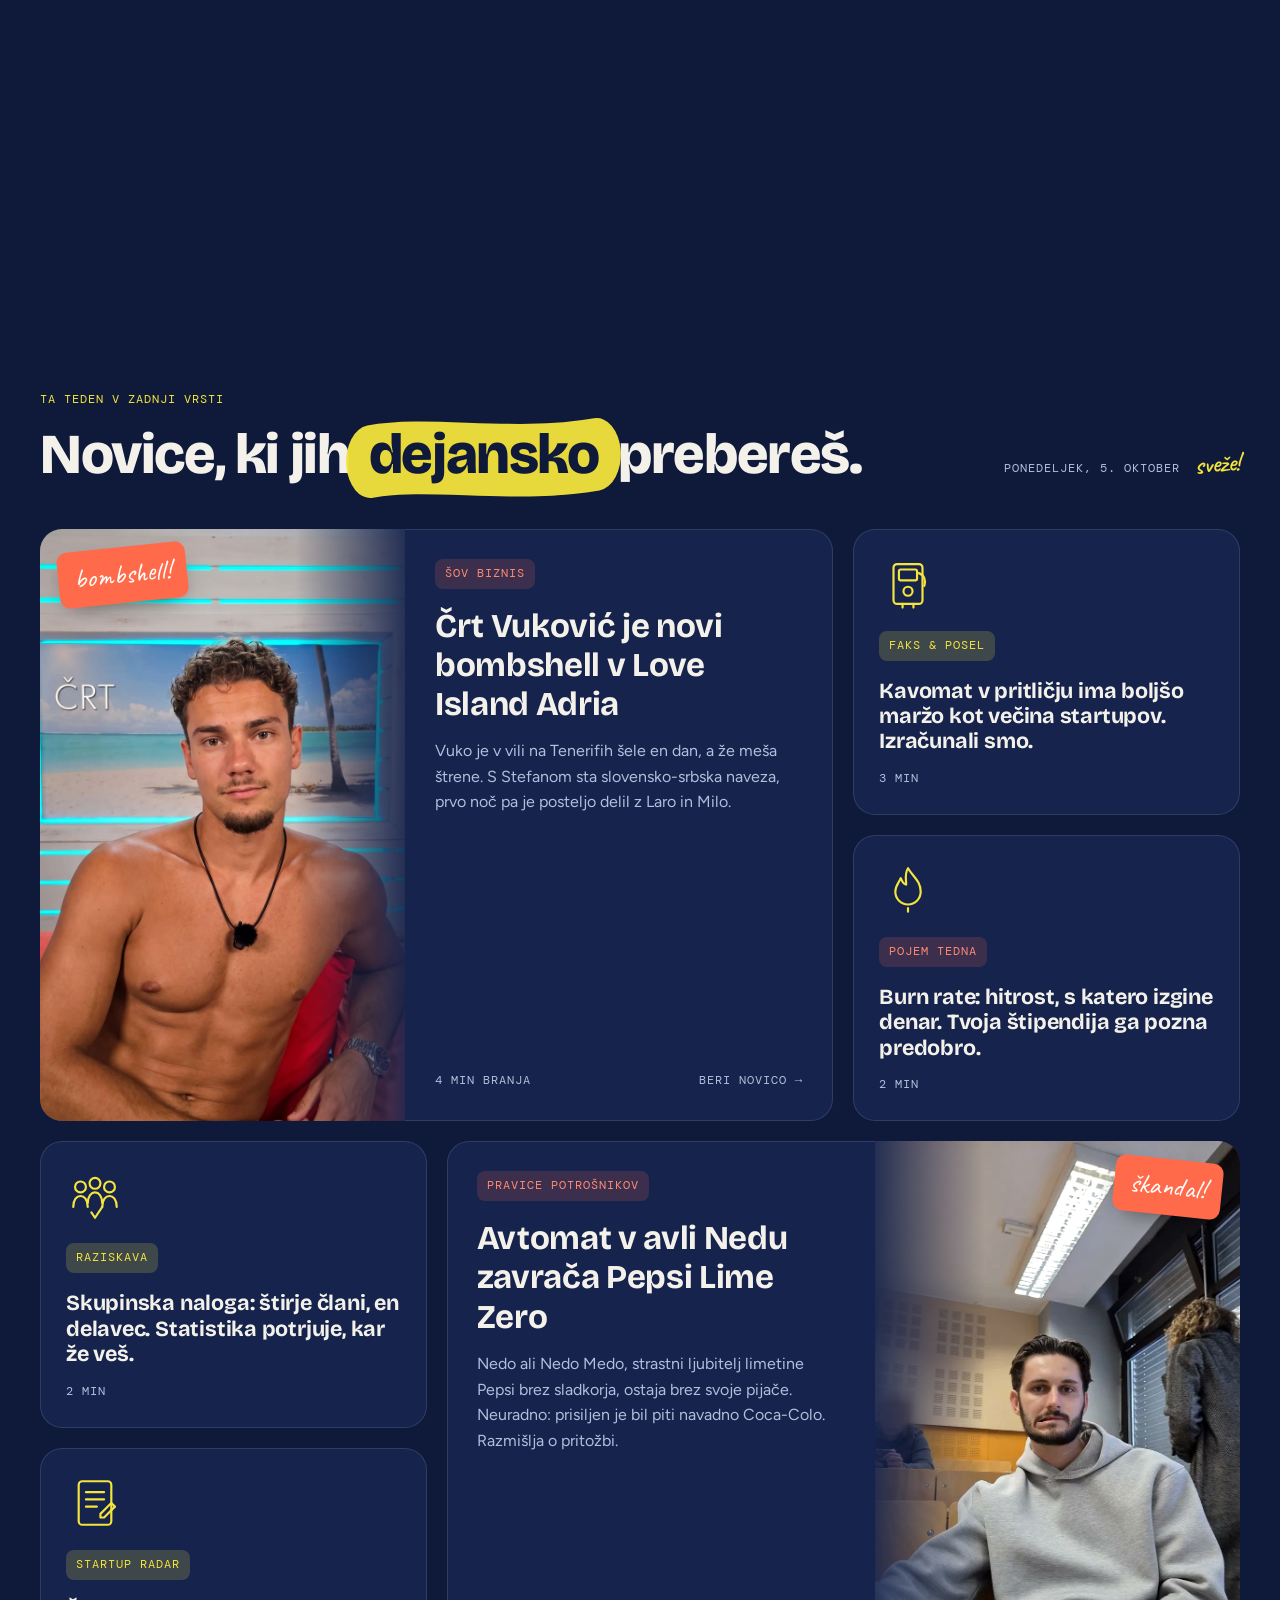
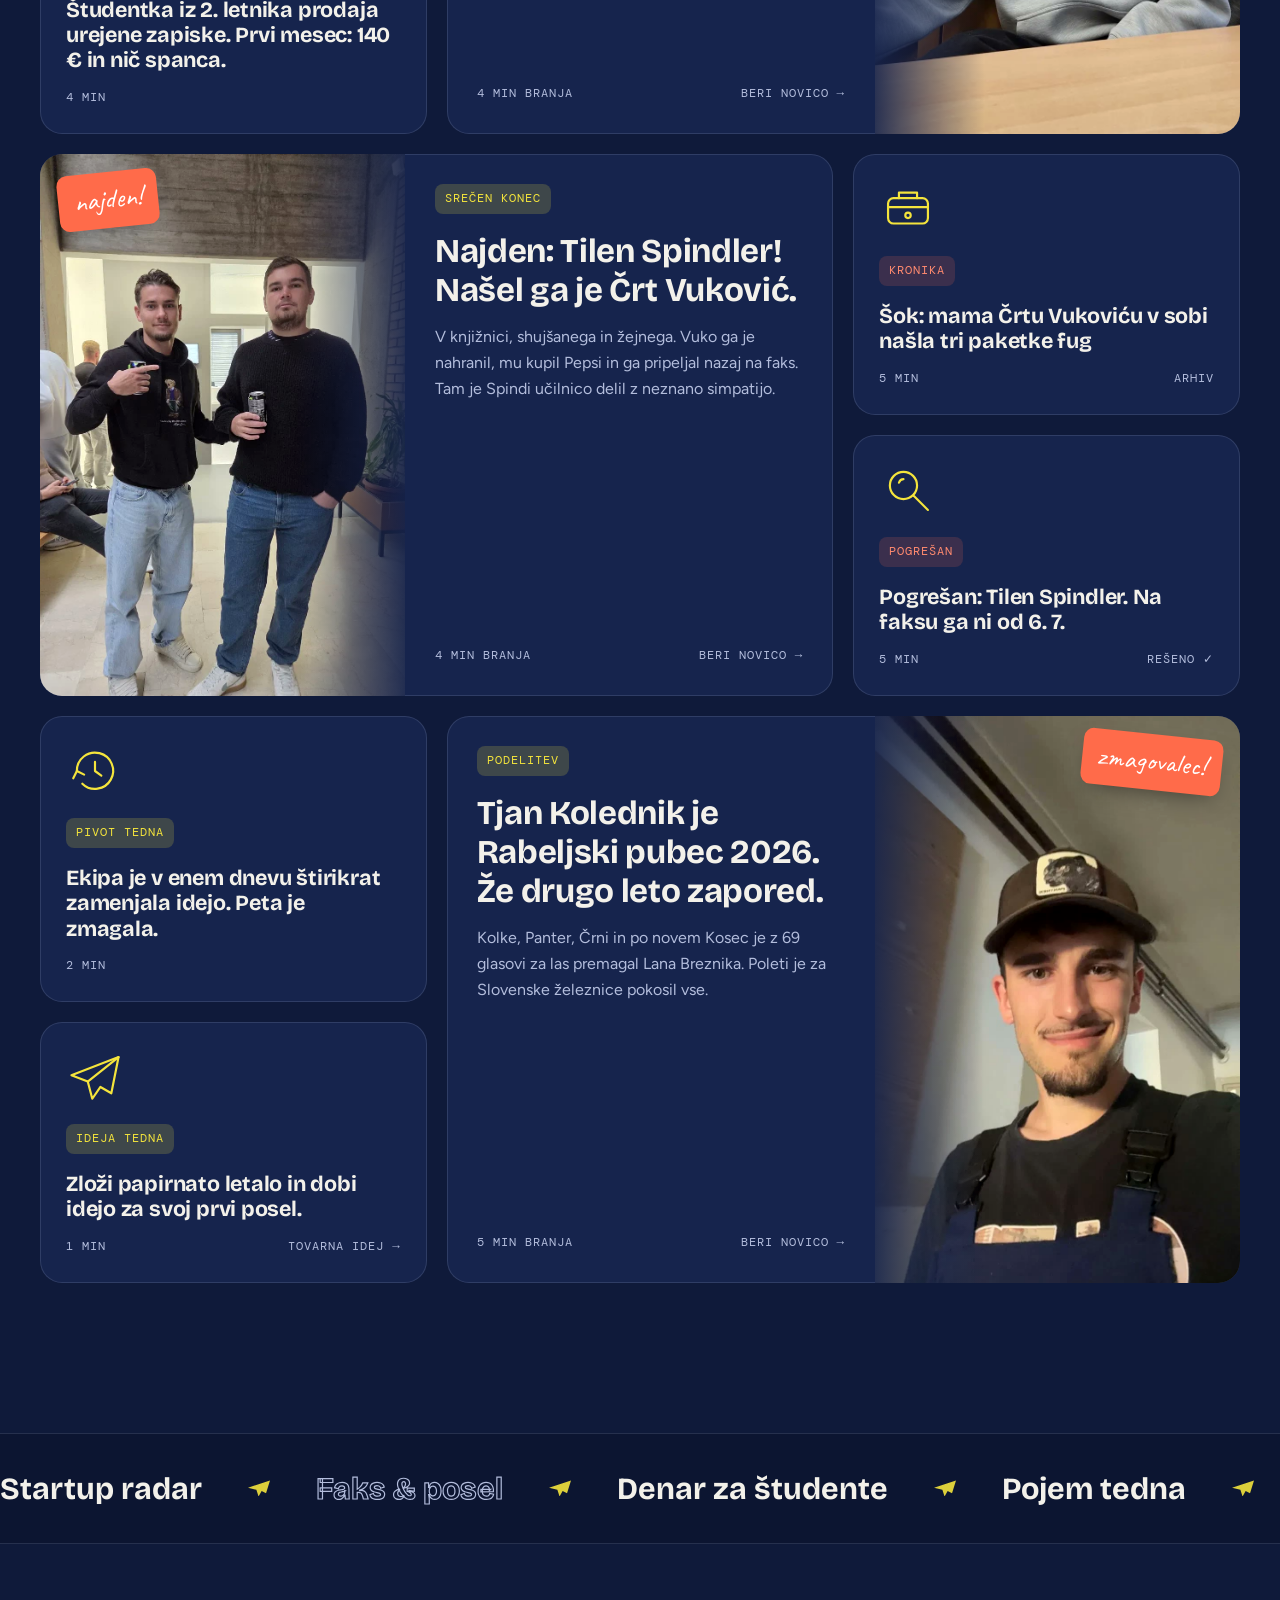
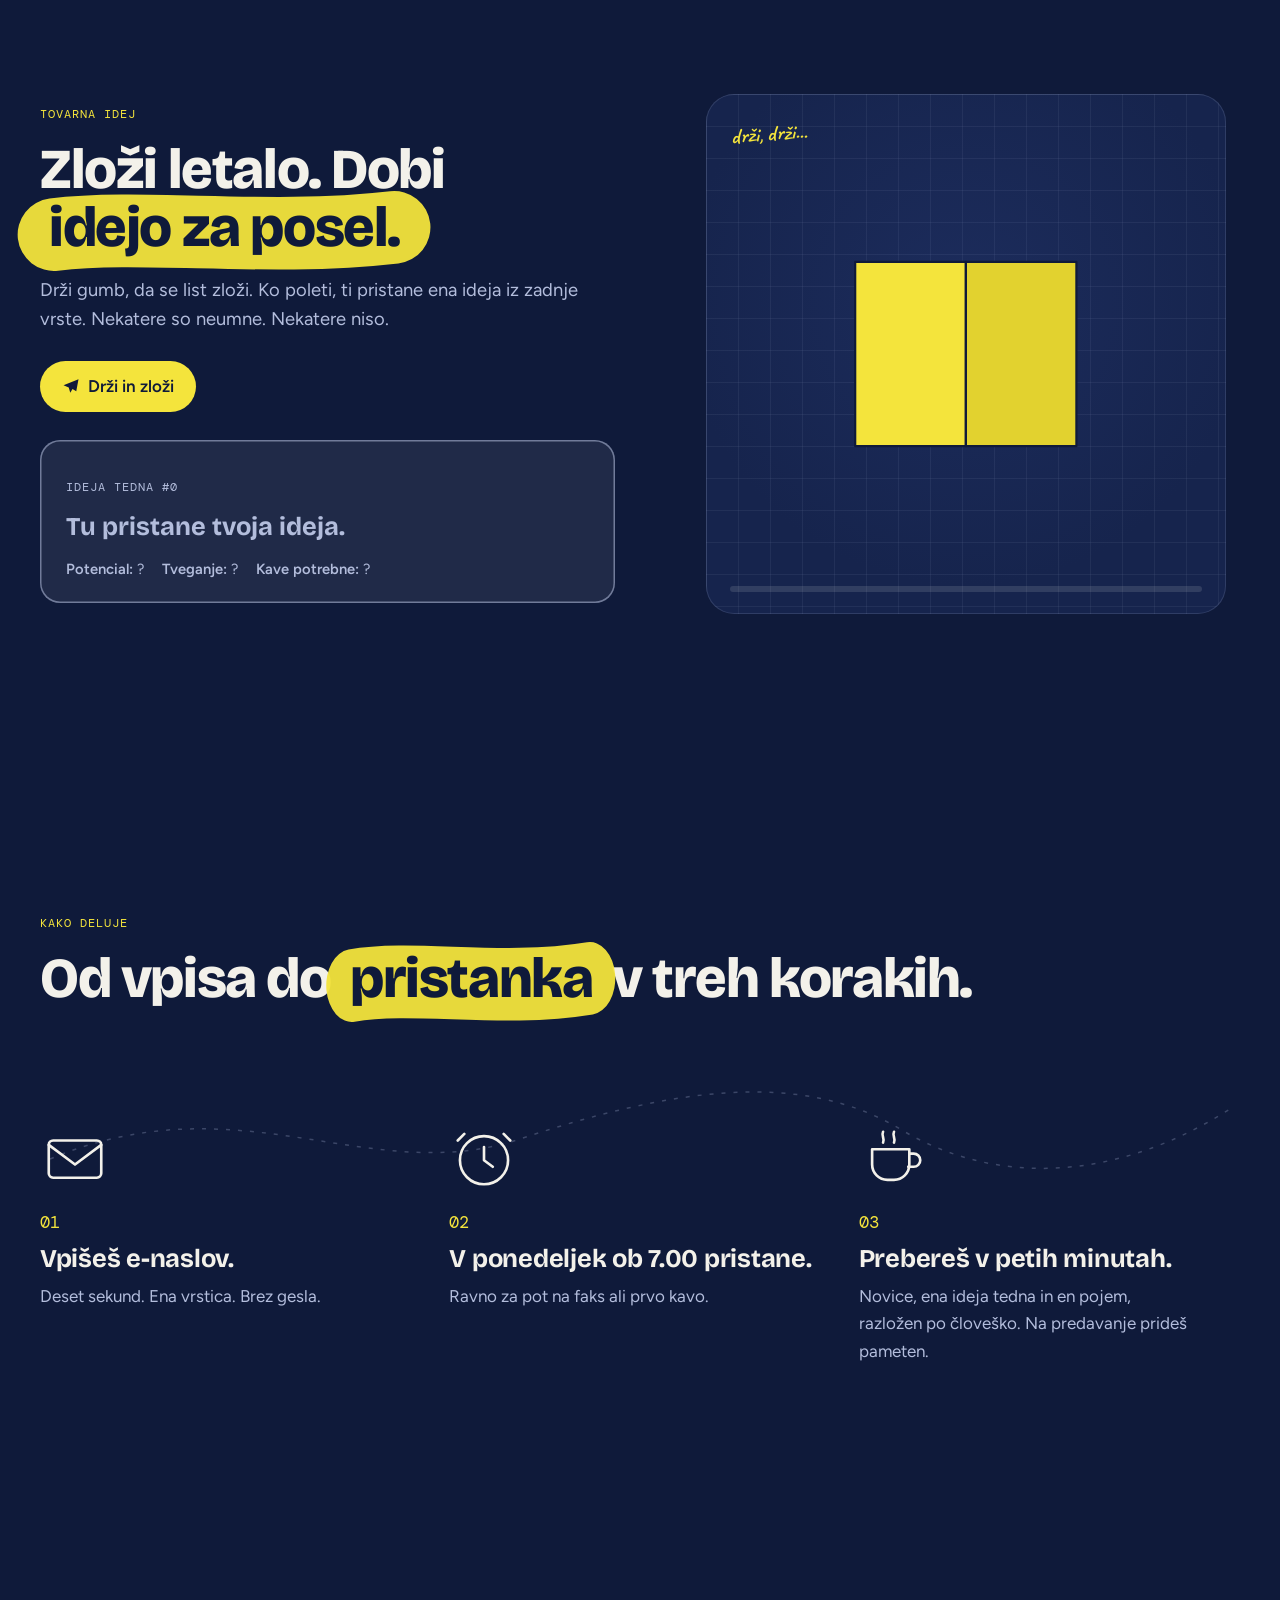
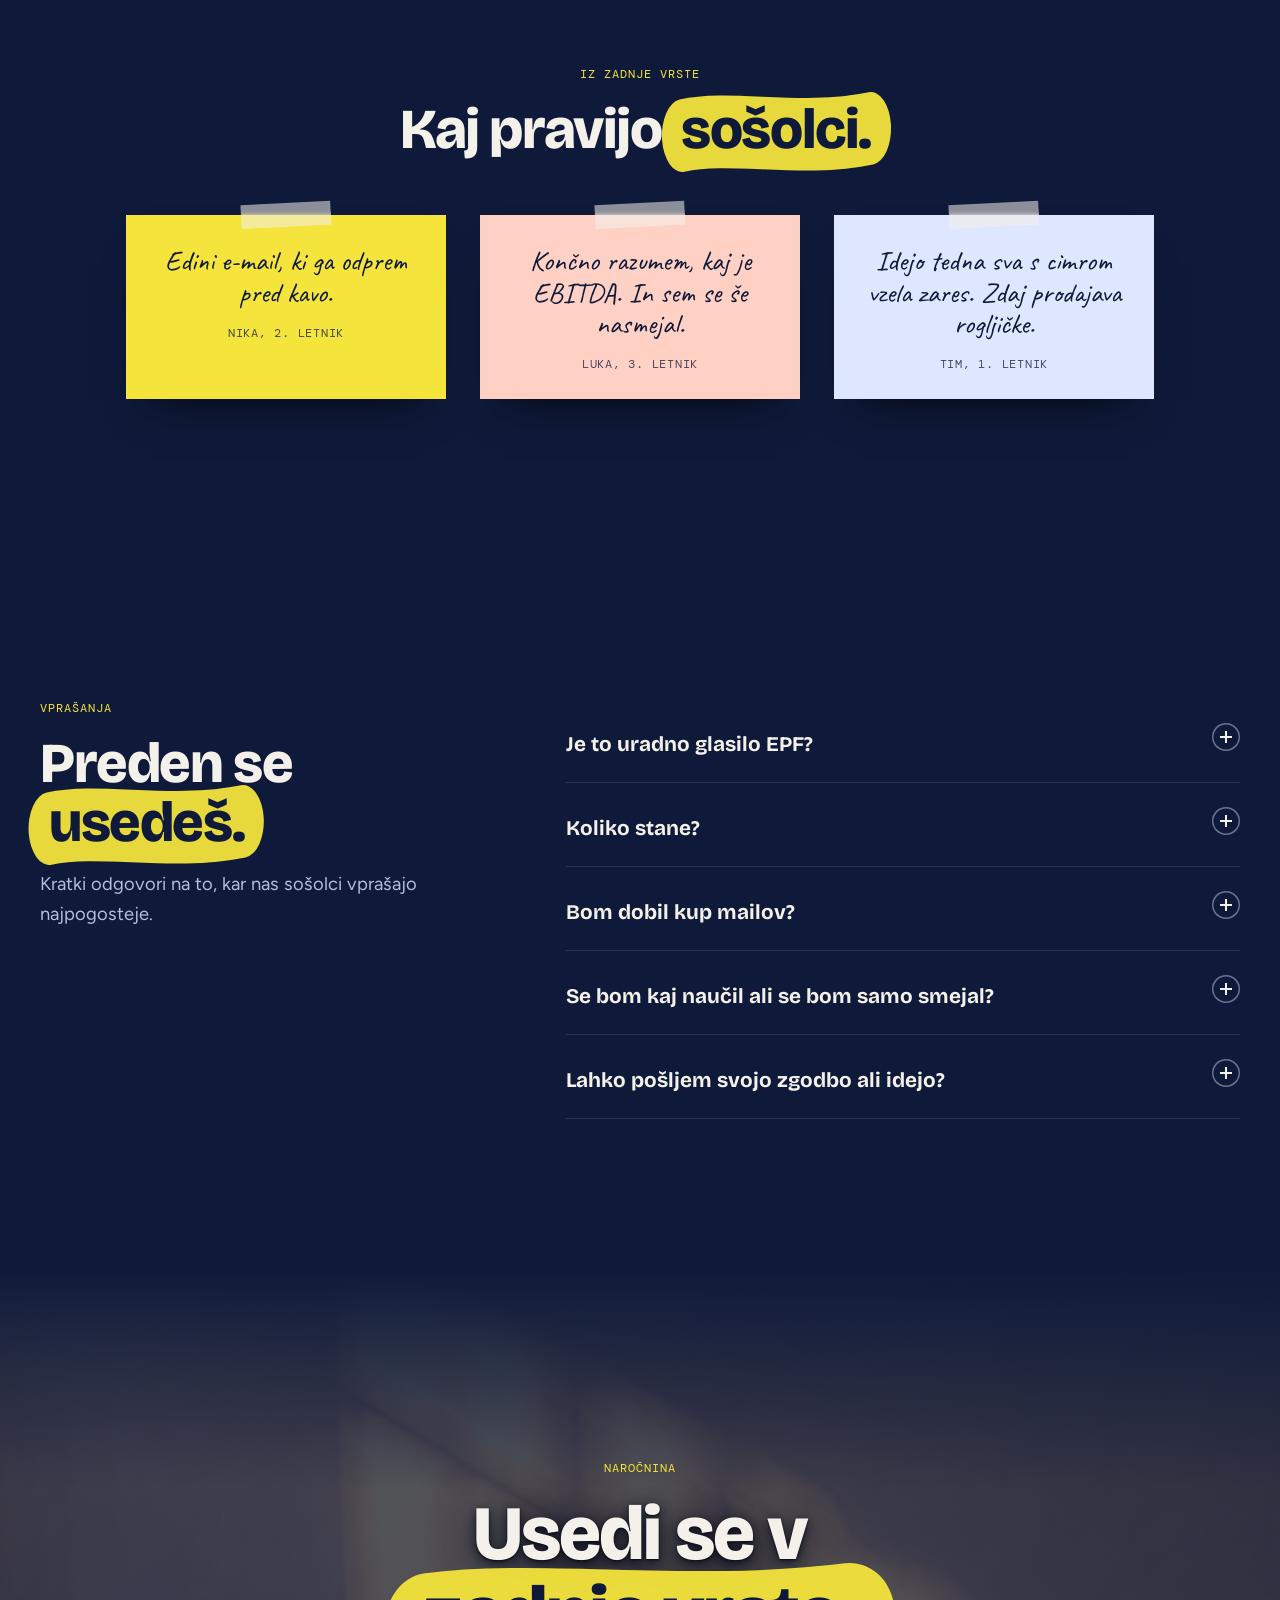
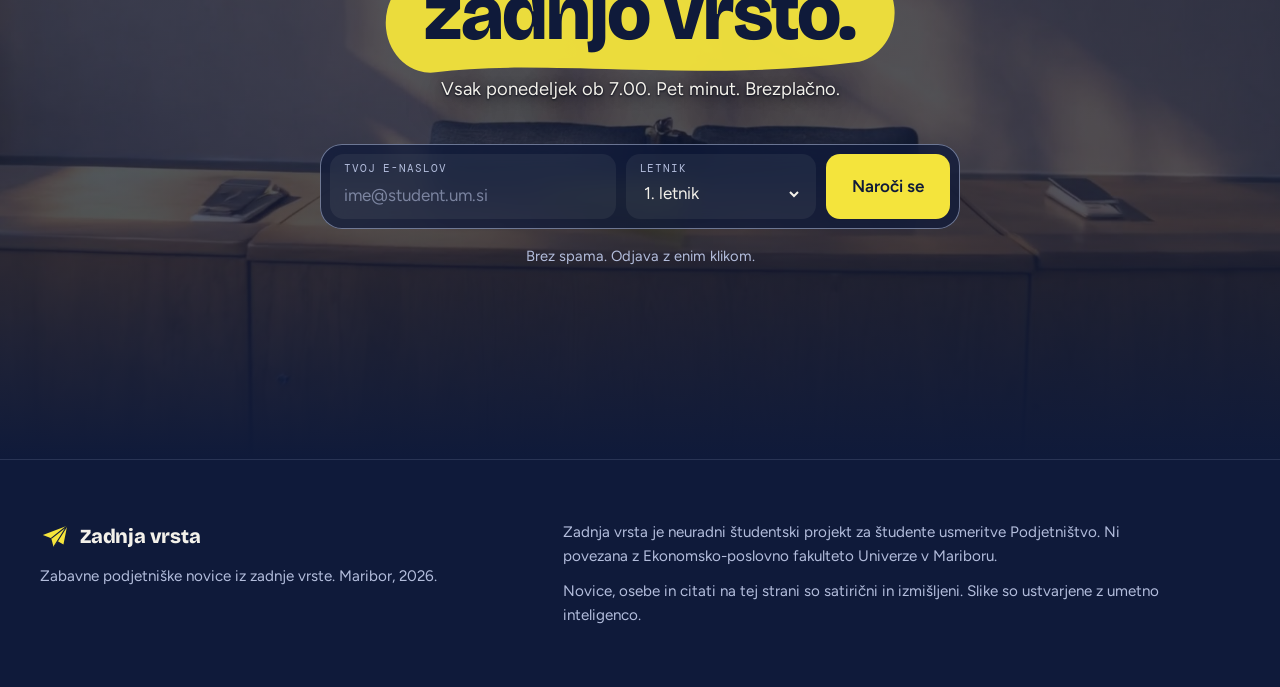
==== commit 76ca3030: "Add story: Črt Vuković joins Love Island Adria" ====
--- a/index.html
+++ b/index.html
@@ -410,7 +410,32 @@
       </div>
 
       <div class="grid">
-        <a class="card feature missing rv" href="novice/nejc-nedeljko-pepsi-lime.html">
+        <a class="card feature missing rv" href="novice/crt-vukovic-love-island.html">
+          <div class="img"><img src="assets/vila-crt-intervju.jpg" alt="Črt Vuković v vili Love Island na rdečem kavču pred sliko plaže" width="1000" height="1340" loading="lazy" style="object-position:50% 30%"></div>
+          <span class="sticker" aria-hidden="true">bombshell!</span>
+          <div class="body">
+            <span class="tag mono coral">Šov biznis</span>
+            <h3>Črt Vuković je novi bombshell v Love Island Adria</h3>
+            <p>Vuko je v vili na Tenerifih šele en dan, a že meša štrene. S Stefanom sta slovensko-srbska naveza, prvo noč pa je posteljo delil z Laro in Milo.</p>
+            <div class="meta"><span class="mono">4 min branja</span><span class="mono">Beri novico →</span></div>
+          </div>
+        </a>
+
+        <a class="card rv" href="#narocnina">
+          <svg class="doodle" viewBox="0 0 64 64" aria-hidden="true"><rect x="16" y="10" width="32" height="44" rx="4"/><rect x="22" y="16" width="20" height="12" rx="2"/><circle cx="32" cy="40" r="5"/><path d="M26 54v4M38 54v4M44 20c6 2 8 8 6 14"/></svg>
+          <span class="tag mono">Faks &amp; posel</span>
+          <h3>Kavomat v pritličju ima boljšo maržo kot večina startupov. Izračunali smo.</h3>
+          <div class="meta"><span class="mono">3 min</span></div>
+        </a>
+
+        <a class="card rv" href="#narocnina">
+          <svg class="doodle" viewBox="0 0 64 64" aria-hidden="true"><path d="M32 8c6 10 14 14 14 26a14 14 0 0 1-28 0c0-7 4-10 6-15 2 5 4 7 6 7 0-6-2-12 2-18z"/><path d="M32 52v4"/></svg>
+          <span class="tag mono coral">Pojem tedna</span>
+          <h3>Burn rate: hitrost, s katero izgine denar. Tvoja štipendija ga pozna predobro.</h3>
+          <div class="meta"><span class="mono">2 min</span></div>
+        </a>
+
+        <a class="card feature missing flip rv" href="novice/nejc-nedeljko-pepsi-lime.html">
           <div class="img"><img src="assets/pepsi-nejc.jpg" alt="Nejc Nedeljko v sivem puloverju s kapuco resno gleda v kamero v predavalnici" width="952" height="1269" loading="lazy" style="object-position:50% 40%"></div>
           <span class="sticker" aria-hidden="true">škandal!</span>
           <div class="body">
@@ -422,20 +447,20 @@
         </a>
 
         <a class="card rv" href="#narocnina">
-          <svg class="doodle" viewBox="0 0 64 64" aria-hidden="true"><rect x="16" y="10" width="32" height="44" rx="4"/><rect x="22" y="16" width="20" height="12" rx="2"/><circle cx="32" cy="40" r="5"/><path d="M26 54v4M38 54v4M44 20c6 2 8 8 6 14"/></svg>
-          <span class="tag mono">Faks &amp; posel</span>
-          <h3>Kavomat v pritličju ima boljšo maržo kot večina startupov. Izračunali smo.</h3>
-          <div class="meta"><span class="mono">3 min</span></div>
+          <svg class="doodle" viewBox="0 0 64 64" aria-hidden="true"><circle cx="16" cy="22" r="6"/><circle cx="32" cy="18" r="6"/><circle cx="48" cy="22" r="6"/><path d="M8 44c0-8 4-12 8-12s8 4 8 12M24 40c0-8 4-12 8-12s8 4 8 12M40 44c0-8 4-12 8-12s8 4 8 12"/><path d="M28 50l4 6 8-12"/></svg>
+          <span class="tag mono">Raziskava</span>
+          <h3>Skupinska naloga: štirje člani, en delavec. Statistika potrjuje, kar že veš.</h3>
+          <div class="meta"><span class="mono">2 min</span></div>
         </a>
 
         <a class="card rv" href="#narocnina">
-          <svg class="doodle" viewBox="0 0 64 64" aria-hidden="true"><path d="M32 8c6 10 14 14 14 26a14 14 0 0 1-28 0c0-7 4-10 6-15 2 5 4 7 6 7 0-6-2-12 2-18z"/><path d="M32 52v4"/></svg>
-          <span class="tag mono coral">Pojem tedna</span>
-          <h3>Burn rate: hitrost, s katero izgine denar. Tvoja štipendija ga pozna predobro.</h3>
-          <div class="meta"><span class="mono">2 min</span></div>
-        </a>
-
-        <a class="card feature missing flip rv" href="novice/najden-tilen-spindler.html">
+          <svg class="doodle" viewBox="0 0 64 64" aria-hidden="true"><rect x="14" y="8" width="36" height="48" rx="4"/><path d="M22 20h20M22 28h20M22 36h12"/><path d="M38 44l12-12 4 4-12 12h-4z"/></svg>
+          <span class="tag mono">Startup radar</span>
+          <h3>Študentka iz 2. letnika prodaja urejene zapiske. Prvi mesec: 140 € in nič spanca.</h3>
+          <div class="meta"><span class="mono">4 min</span></div>
+        </a>
+
+        <a class="card feature missing rv" href="novice/najden-tilen-spindler.html">
           <div class="img"><img src="assets/najden-oba.jpg" alt="Črt Vuković in Tilen Spindler na hodniku faksa, oba s pločevinko v roki" width="952" height="1269" loading="lazy" style="object-position:55% 40%"></div>
           <span class="sticker" aria-hidden="true">najden!</span>
           <div class="body">
@@ -446,52 +471,27 @@
           </div>
         </a>
 
-        <a class="card rv" href="#narocnina">
-          <svg class="doodle" viewBox="0 0 64 64" aria-hidden="true"><circle cx="16" cy="22" r="6"/><circle cx="32" cy="18" r="6"/><circle cx="48" cy="22" r="6"/><path d="M8 44c0-8 4-12 8-12s8 4 8 12M24 40c0-8 4-12 8-12s8 4 8 12M40 44c0-8 4-12 8-12s8 4 8 12"/><path d="M28 50l4 6 8-12"/></svg>
-          <span class="tag mono">Raziskava</span>
-          <h3>Skupinska naloga: štirje člani, en delavec. Statistika potrjuje, kar že veš.</h3>
-          <div class="meta"><span class="mono">2 min</span></div>
-        </a>
-
-        <a class="card rv" href="#narocnina">
-          <svg class="doodle" viewBox="0 0 64 64" aria-hidden="true"><rect x="14" y="8" width="36" height="48" rx="4"/><path d="M22 20h20M22 28h20M22 36h12"/><path d="M38 44l12-12 4 4-12 12h-4z"/></svg>
-          <span class="tag mono">Startup radar</span>
-          <h3>Študentka iz 2. letnika prodaja urejene zapiske. Prvi mesec: 140 € in nič spanca.</h3>
-          <div class="meta"><span class="mono">4 min</span></div>
-        </a>
-
-        <a class="card feature missing rv" href="novice/tjan-kolednik-rabeljski-pubec.html">
+        <a class="card rv" href="novice/crt-vukovic-fuge.html">
+          <svg class="doodle" viewBox="0 0 64 64" aria-hidden="true"><rect x="10" y="20" width="44" height="28" rx="6"/><path d="M10 30h44M22 20v-6h20v6"/><circle cx="32" cy="39" r="3"/></svg>
+          <span class="tag mono coral">Kronika</span>
+          <h3>Šok: mama Črtu Vukoviću v sobi našla tri paketke fug</h3>
+          <div class="meta"><span class="mono">5 min</span><span class="mono">Arhiv</span></div>
+        </a>
+
+        <a class="card rv" href="novice/pogresan-tilen-spindler.html">
+          <svg class="doodle" viewBox="0 0 64 64" aria-hidden="true"><circle cx="27" cy="27" r="15"/><path d="M38 38l16 16"/><path d="M22 24c1-3 3-4 5-4"/></svg>
+          <span class="tag mono coral">Pogrešan</span>
+          <h3>Pogrešan: Tilen Spindler. Na faksu ga ni od 6. 7.</h3>
+          <div class="meta"><span class="mono">5 min</span><span class="mono">Rešeno ✓</span></div>
+        </a>
+
+        <a class="card feature missing flip rv" href="novice/tjan-kolednik-rabeljski-pubec.html">
           <div class="img"><img src="assets/nagrada-tjan.jpg" alt="Tjan Kolednik v kapi s panterjem in modrem delovnem kombinezonu, nasmejan" width="819" height="1456" loading="lazy" style="object-position:50% 38%"></div>
           <span class="sticker" aria-hidden="true">zmagovalec!</span>
           <div class="body">
             <span class="tag mono">Podelitev</span>
             <h3>Tjan Kolednik je Rabeljski pubec 2026. Že drugo leto zapored.</h3>
             <p>Kolke, Panter, Črni in po novem Kosec je z 69 glasovi za las premagal Lana Breznika. Poleti je za Slovenske železnice pokosil vse.</p>
-            <div class="meta"><span class="mono">5 min branja</span><span class="mono">Beri novico →</span></div>
-          </div>
-        </a>
-
-        <a class="card rv" href="novice/pogresan-tilen-spindler.html">
-          <svg class="doodle" viewBox="0 0 64 64" aria-hidden="true"><circle cx="27" cy="27" r="15"/><path d="M38 38l16 16"/><path d="M22 24c1-3 3-4 5-4"/></svg>
-          <span class="tag mono coral">Pogrešan</span>
-          <h3>Pogrešan: Tilen Spindler. Na faksu ga ni od 6. 7.</h3>
-          <div class="meta"><span class="mono">5 min</span><span class="mono">Rešeno ✓</span></div>
-        </a>
-
-        <a class="card rv" href="#narocnina">
-          <svg class="doodle" viewBox="0 0 64 64" aria-hidden="true"><circle cx="16" cy="42" r="10"/><circle cx="48" cy="42" r="10"/><path d="M16 42l10-16h14l8 16M26 26l-4-8h-6M40 26l-4-8h8"/></svg>
-          <span class="tag mono coral">Denar</span>
-          <h3>Kako prodati staro kolo kot pravi podjetnik: cena, fotka, pogajanja.</h3>
-          <div class="meta"><span class="mono">3 min</span></div>
-        </a>
-
-        <a class="card feature missing flip rv" href="novice/crt-vukovic-fuge.html">
-          <div class="img"><img src="assets/kronika-vuko.jpg" alt="Črno-bela fotografija Črta Vukovića v črnem modrčku z bleščicami" width="819" height="1456" loading="lazy" style="object-position:50% 40%"></div>
-          <span class="sticker" aria-hidden="true">ekskluzivno!</span>
-          <div class="body">
-            <span class="tag mono coral">Kronika</span>
-            <h3>Šok: mama Črtu Vukoviću v sobi našla tri paketke fug</h3>
-            <p>Vuko, Šminka ali Vukica je v hišnem priporu. Brani se, da so fuge podtaknjene. Poznavalci pravijo drugače.</p>
             <div class="meta"><span class="mono">5 min branja</span><span class="mono">Beri novico →</span></div>
           </div>
         </a>
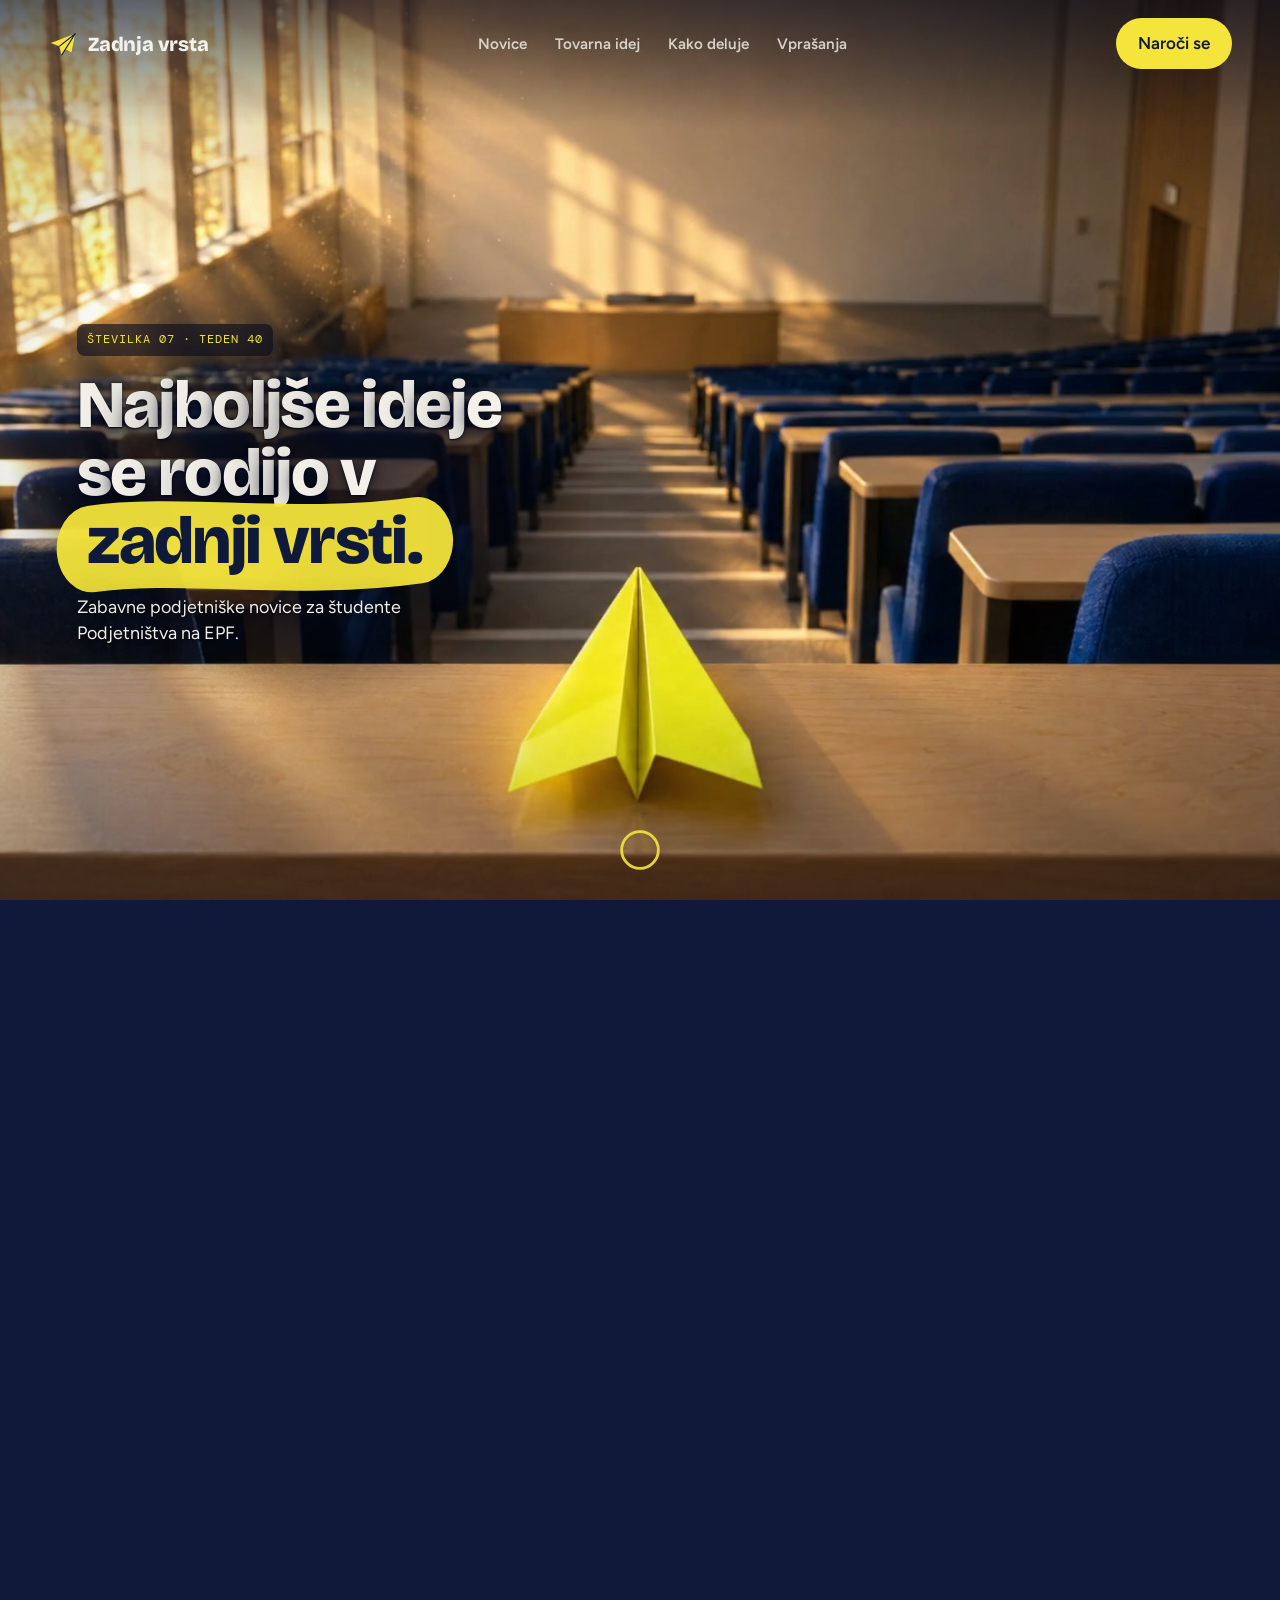
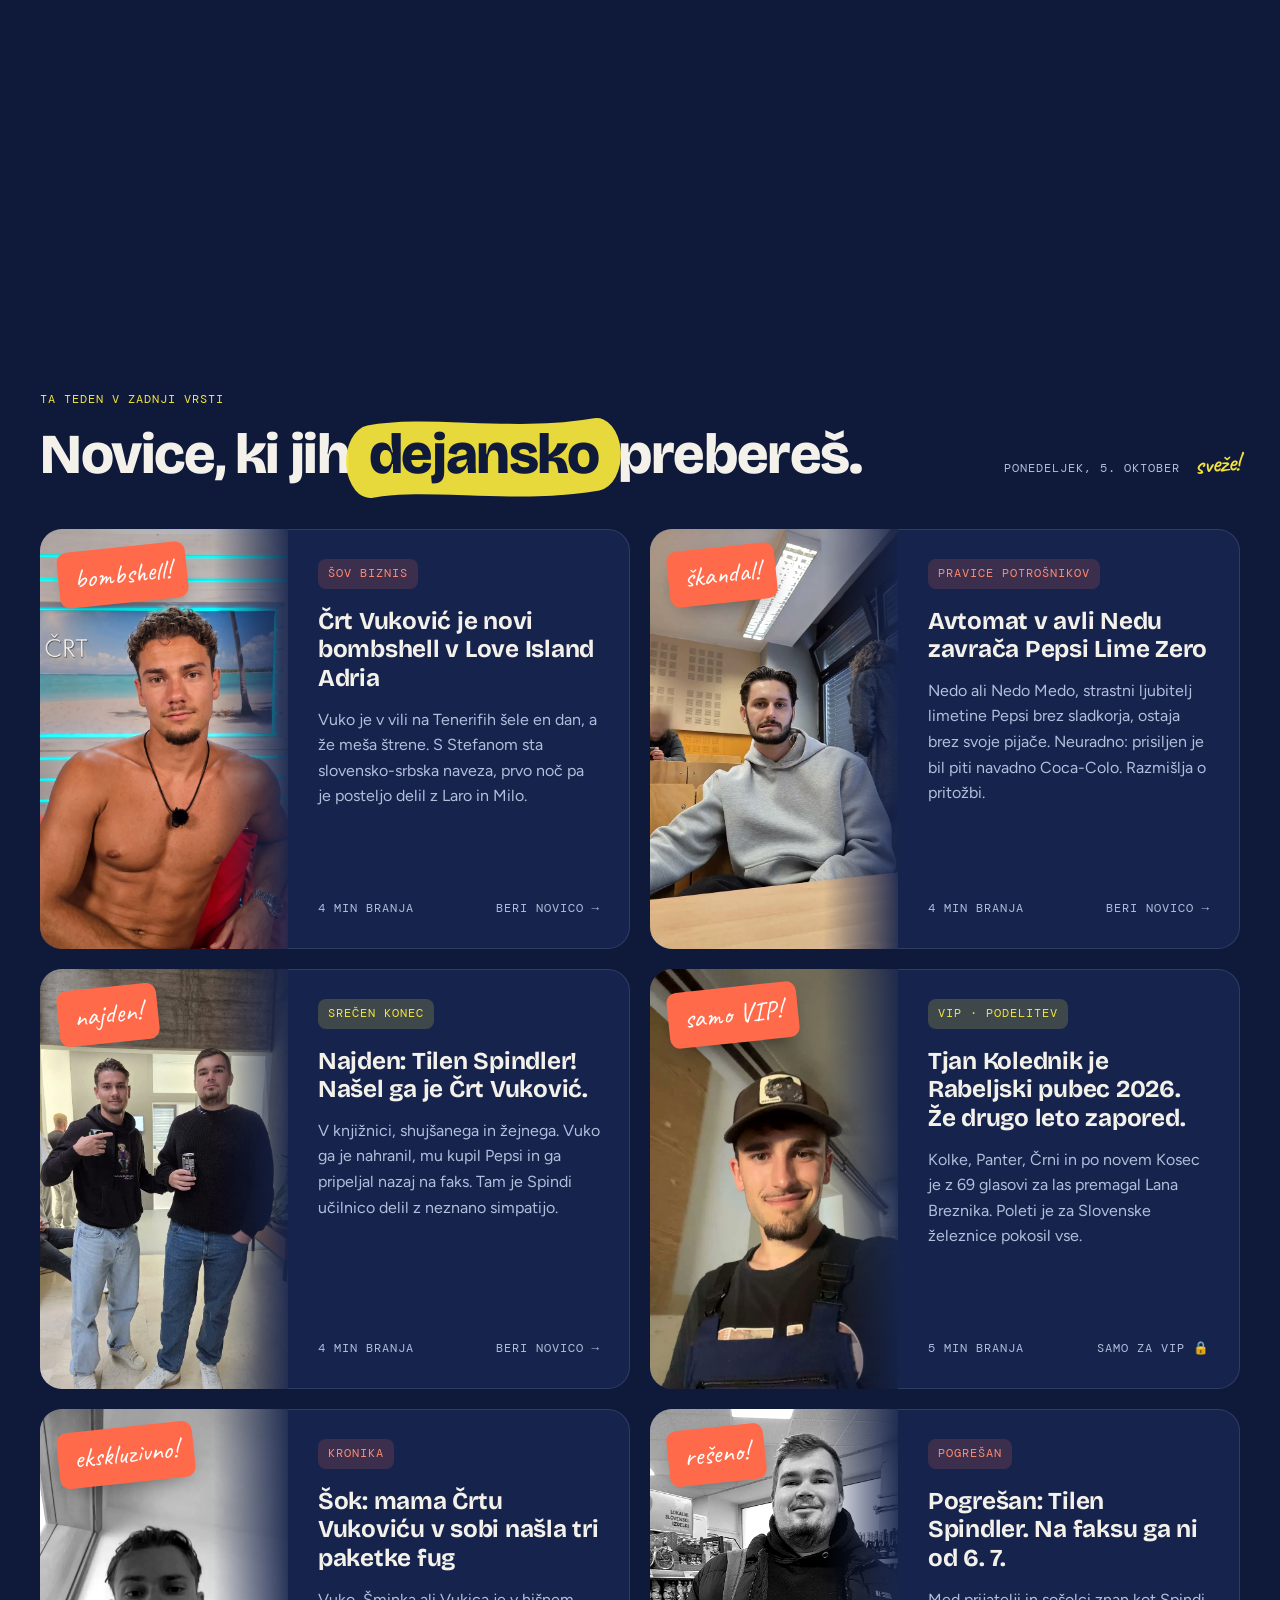
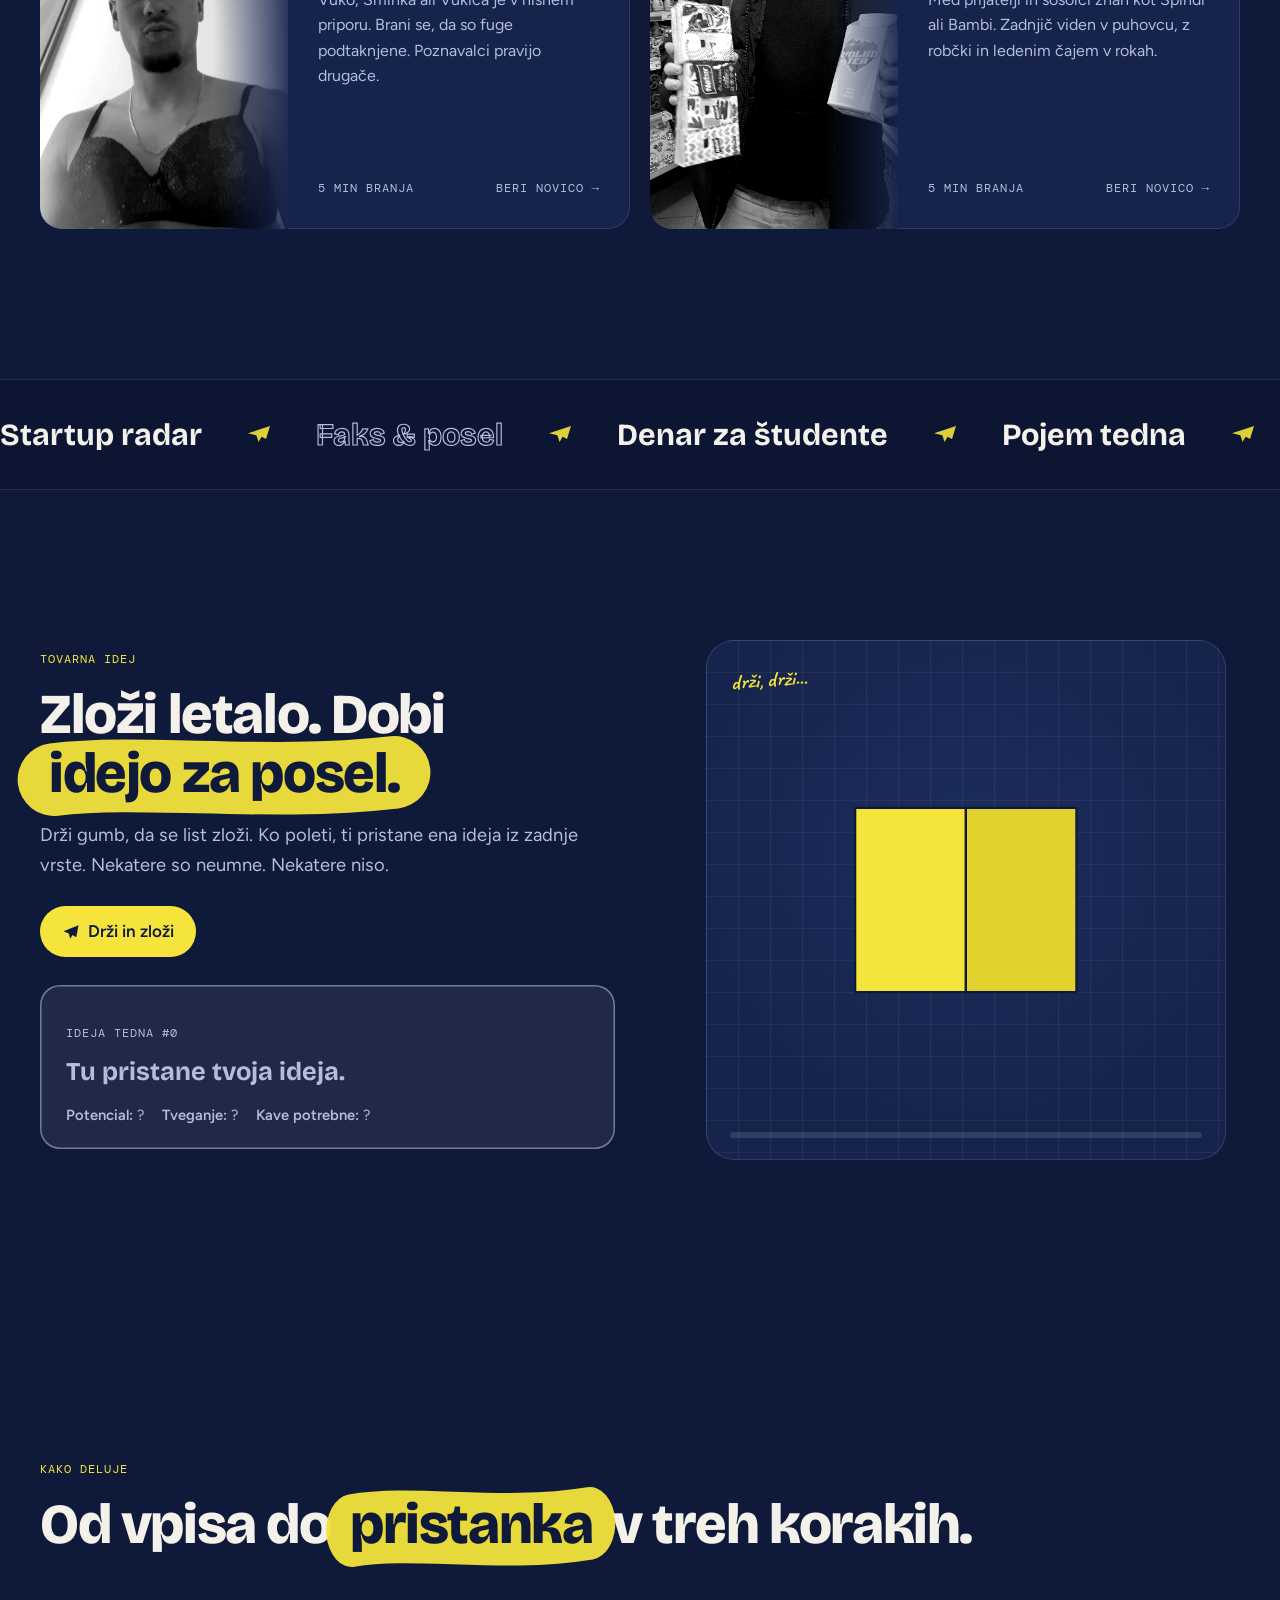
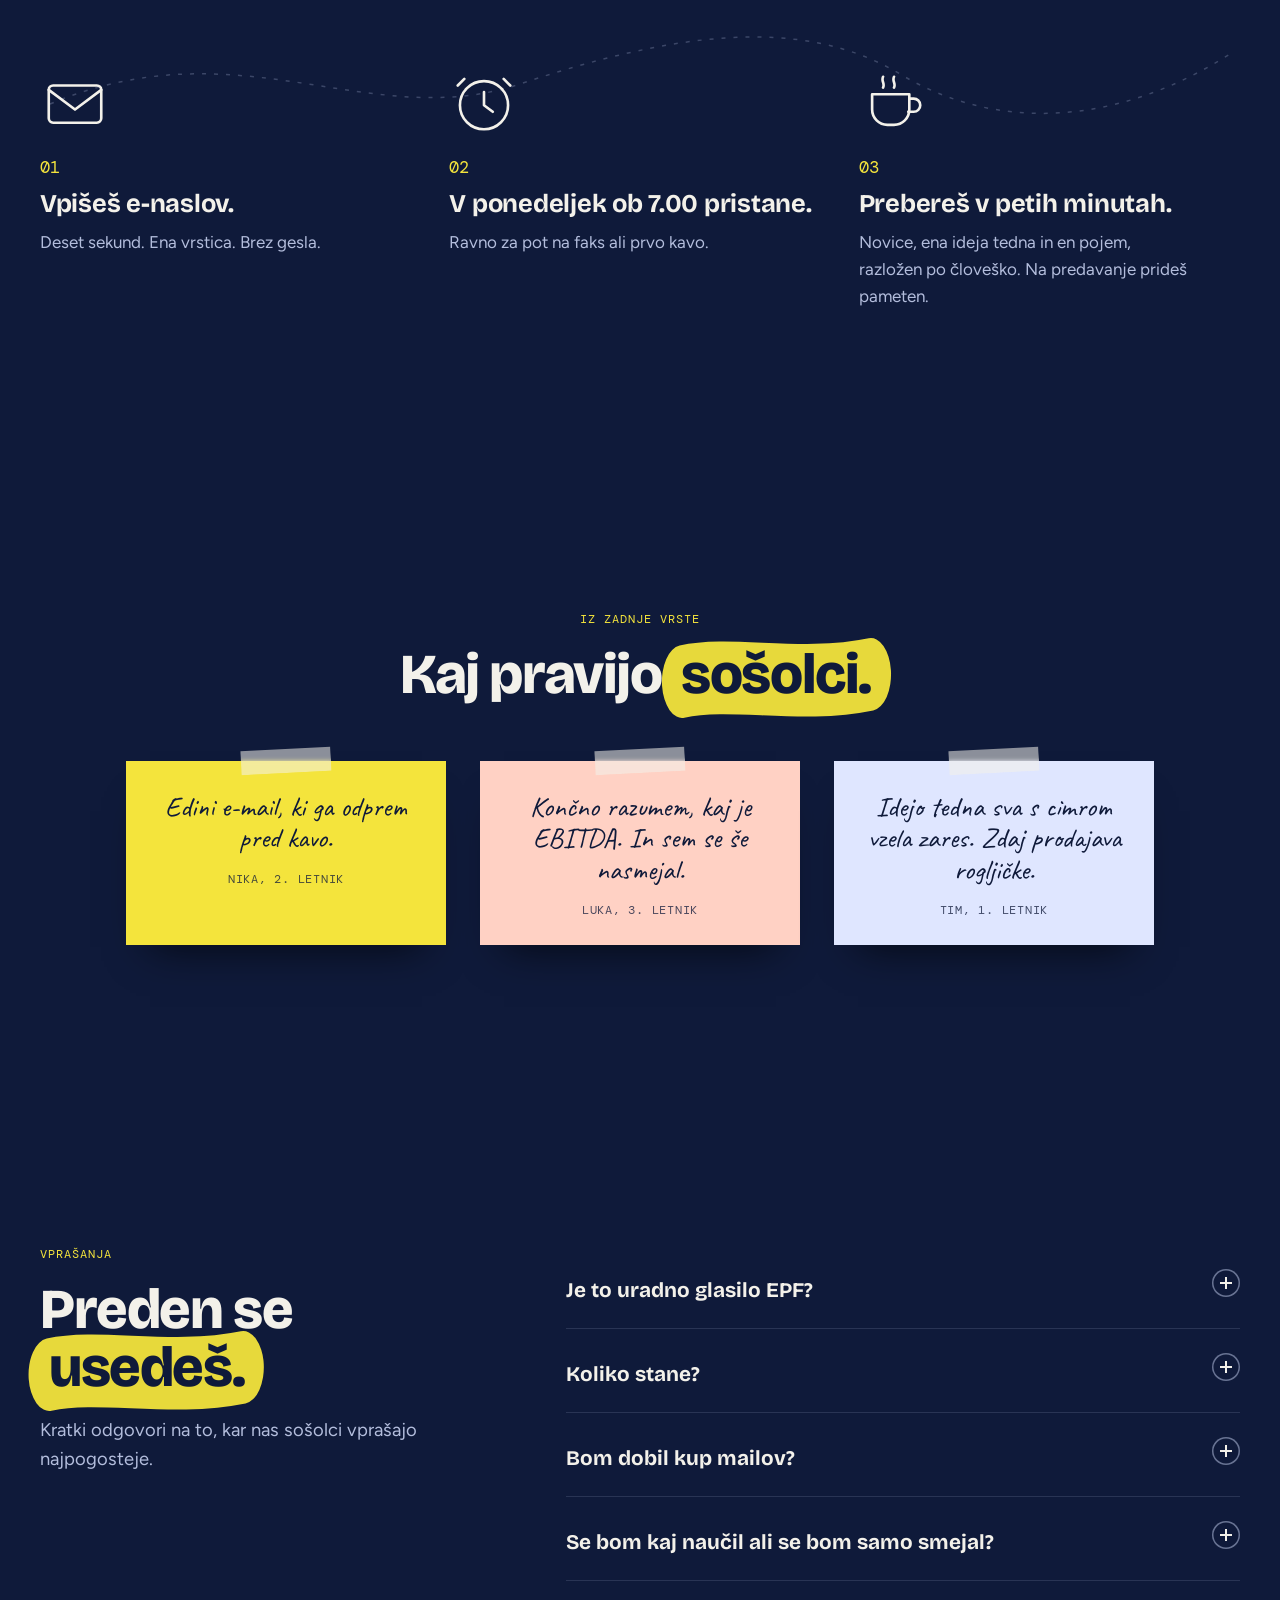
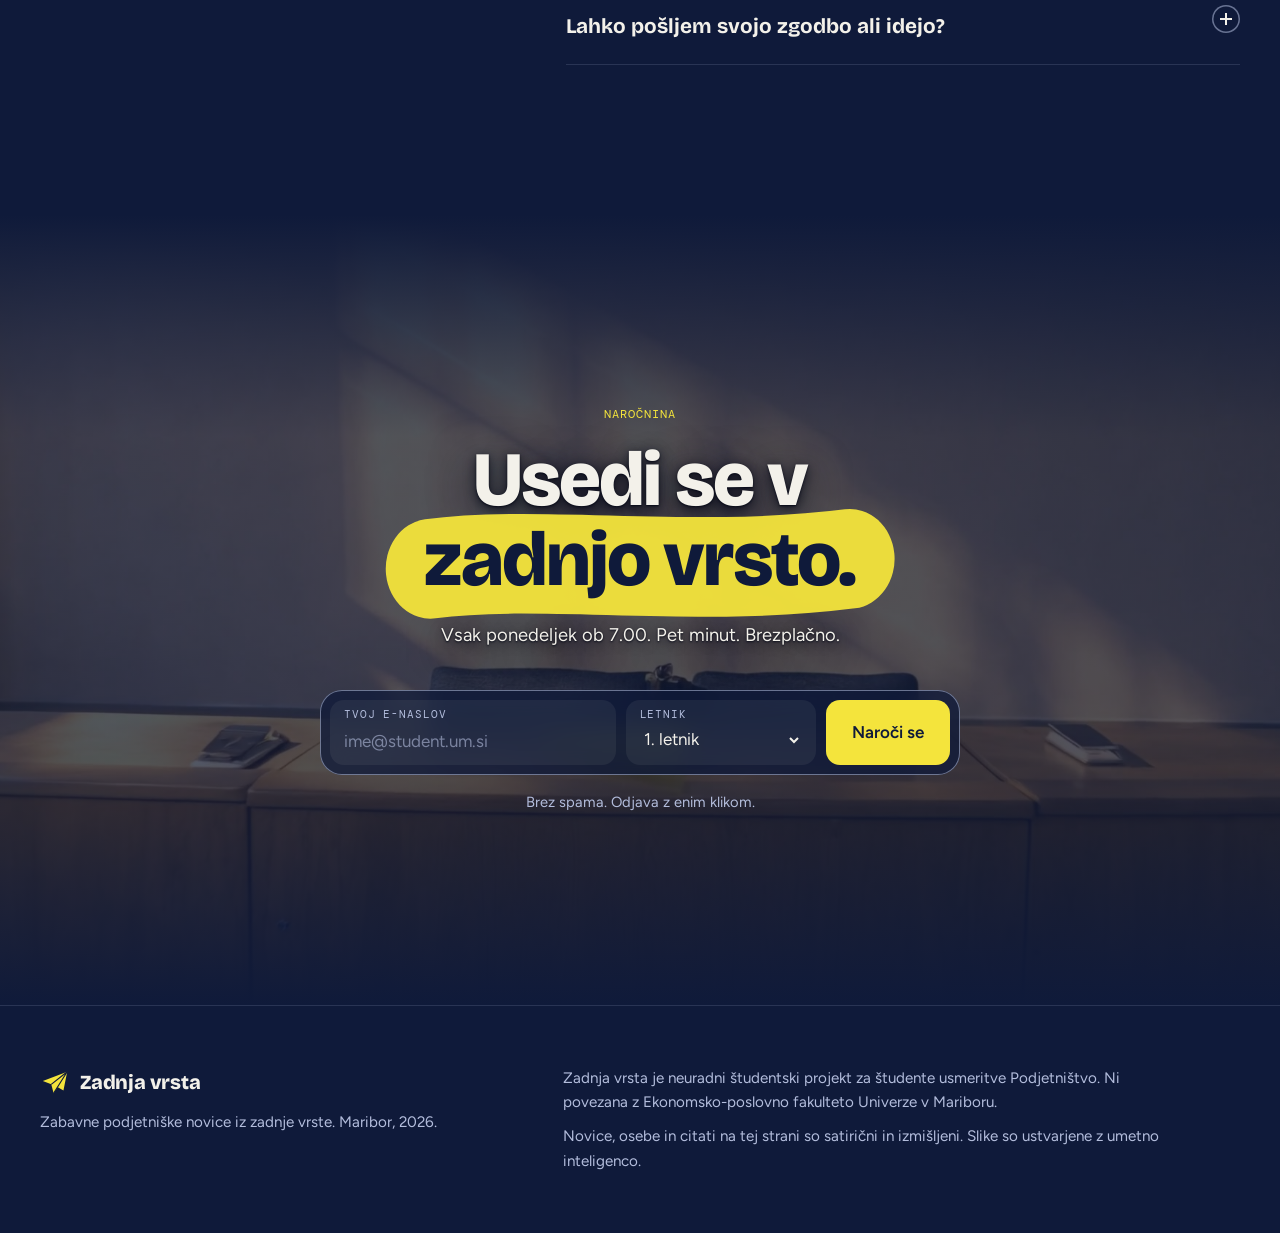
==== commit 1aca2c67: "Keep only real stories on homepage; VIP paywall on Tjan story" ====
--- a/index.html
+++ b/index.html
@@ -205,6 +205,12 @@
 .feature.flip .img::after{background:linear-gradient(270deg,rgba(22,36,77,0) 70%,rgba(22,36,77,.9))}
 .feature.flip .sticker{left:auto;right:18px;transform:rotate(6deg)}
 @media (max-width:980px){.feature.flip{grid-column:span 2;grid-row:auto}}
+/* stories-only grid: two equal columns of feature cards */
+.grid.stories{grid-template-columns:1fr 1fr}
+.grid.stories .card.feature,.grid.stories .feature.flip{grid-column:auto;grid-row:auto}
+.grid.stories .feature.missing h3{font-size:clamp(1.35rem,1.9vw,1.85rem)}
+.grid.stories .feature.missing .img{flex-basis:42%}
+@media (max-width:900px){.grid.stories{grid-template-columns:1fr}}
 @media (max-width:980px){.grid{grid-template-columns:1fr 1fr}.card.feature{grid-column:span 2;grid-row:auto}}
 @media (max-width:640px){.grid{grid-template-columns:1fr}.card.feature{grid-column:auto}.feature.missing{flex-direction:column}.feature.missing .img{flex:none;aspect-ratio:4/5}.feature.missing .img::after{background:linear-gradient(180deg,rgba(22,36,77,0) 70%,rgba(22,36,77,.9))}}
 
@@ -409,7 +415,7 @@
         <div class="issue rv"><span class="mono">Ponedeljek, 5. oktober</span><span class="hand">sveže!</span></div>
       </div>
 
-      <div class="grid">
+      <div class="grid stories">
         <a class="card feature missing rv" href="novice/crt-vukovic-love-island.html">
           <div class="img"><img src="assets/vila-crt-intervju.jpg" alt="Črt Vuković v vili Love Island na rdečem kavču pred sliko plaže" width="1000" height="1340" loading="lazy" style="object-position:50% 30%"></div>
           <span class="sticker" aria-hidden="true">bombshell!</span>
@@ -421,21 +427,7 @@
           </div>
         </a>
 
-        <a class="card rv" href="#narocnina">
-          <svg class="doodle" viewBox="0 0 64 64" aria-hidden="true"><rect x="16" y="10" width="32" height="44" rx="4"/><rect x="22" y="16" width="20" height="12" rx="2"/><circle cx="32" cy="40" r="5"/><path d="M26 54v4M38 54v4M44 20c6 2 8 8 6 14"/></svg>
-          <span class="tag mono">Faks &amp; posel</span>
-          <h3>Kavomat v pritličju ima boljšo maržo kot večina startupov. Izračunali smo.</h3>
-          <div class="meta"><span class="mono">3 min</span></div>
-        </a>
-
-        <a class="card rv" href="#narocnina">
-          <svg class="doodle" viewBox="0 0 64 64" aria-hidden="true"><path d="M32 8c6 10 14 14 14 26a14 14 0 0 1-28 0c0-7 4-10 6-15 2 5 4 7 6 7 0-6-2-12 2-18z"/><path d="M32 52v4"/></svg>
-          <span class="tag mono coral">Pojem tedna</span>
-          <h3>Burn rate: hitrost, s katero izgine denar. Tvoja štipendija ga pozna predobro.</h3>
-          <div class="meta"><span class="mono">2 min</span></div>
-        </a>
-
-        <a class="card feature missing flip rv" href="novice/nejc-nedeljko-pepsi-lime.html">
+        <a class="card feature missing rv" href="novice/nejc-nedeljko-pepsi-lime.html">
           <div class="img"><img src="assets/pepsi-nejc.jpg" alt="Nejc Nedeljko v sivem puloverju s kapuco resno gleda v kamero v predavalnici" width="952" height="1269" loading="lazy" style="object-position:50% 40%"></div>
           <span class="sticker" aria-hidden="true">škandal!</span>
           <div class="body">
@@ -444,20 +436,6 @@
             <p>Nedo ali Nedo Medo, strastni ljubitelj limetine Pepsi brez sladkorja, ostaja brez svoje pijače. Neuradno: prisiljen je bil piti navadno Coca-Colo. Razmišlja o pritožbi.</p>
             <div class="meta"><span class="mono">4 min branja</span><span class="mono">Beri novico →</span></div>
           </div>
-        </a>
-
-        <a class="card rv" href="#narocnina">
-          <svg class="doodle" viewBox="0 0 64 64" aria-hidden="true"><circle cx="16" cy="22" r="6"/><circle cx="32" cy="18" r="6"/><circle cx="48" cy="22" r="6"/><path d="M8 44c0-8 4-12 8-12s8 4 8 12M24 40c0-8 4-12 8-12s8 4 8 12M40 44c0-8 4-12 8-12s8 4 8 12"/><path d="M28 50l4 6 8-12"/></svg>
-          <span class="tag mono">Raziskava</span>
-          <h3>Skupinska naloga: štirje člani, en delavec. Statistika potrjuje, kar že veš.</h3>
-          <div class="meta"><span class="mono">2 min</span></div>
-        </a>
-
-        <a class="card rv" href="#narocnina">
-          <svg class="doodle" viewBox="0 0 64 64" aria-hidden="true"><rect x="14" y="8" width="36" height="48" rx="4"/><path d="M22 20h20M22 28h20M22 36h12"/><path d="M38 44l12-12 4 4-12 12h-4z"/></svg>
-          <span class="tag mono">Startup radar</span>
-          <h3>Študentka iz 2. letnika prodaja urejene zapiske. Prvi mesec: 140 € in nič spanca.</h3>
-          <div class="meta"><span class="mono">4 min</span></div>
         </a>
 
         <a class="card feature missing rv" href="novice/najden-tilen-spindler.html">
@@ -471,43 +449,37 @@
           </div>
         </a>
 
-        <a class="card rv" href="novice/crt-vukovic-fuge.html">
-          <svg class="doodle" viewBox="0 0 64 64" aria-hidden="true"><rect x="10" y="20" width="44" height="28" rx="6"/><path d="M10 30h44M22 20v-6h20v6"/><circle cx="32" cy="39" r="3"/></svg>
-          <span class="tag mono coral">Kronika</span>
-          <h3>Šok: mama Črtu Vukoviću v sobi našla tri paketke fug</h3>
-          <div class="meta"><span class="mono">5 min</span><span class="mono">Arhiv</span></div>
-        </a>
-
-        <a class="card rv" href="novice/pogresan-tilen-spindler.html">
-          <svg class="doodle" viewBox="0 0 64 64" aria-hidden="true"><circle cx="27" cy="27" r="15"/><path d="M38 38l16 16"/><path d="M22 24c1-3 3-4 5-4"/></svg>
-          <span class="tag mono coral">Pogrešan</span>
-          <h3>Pogrešan: Tilen Spindler. Na faksu ga ni od 6. 7.</h3>
-          <div class="meta"><span class="mono">5 min</span><span class="mono">Rešeno ✓</span></div>
-        </a>
-
-        <a class="card feature missing flip rv" href="novice/tjan-kolednik-rabeljski-pubec.html">
+        <a class="card feature missing rv" href="novice/tjan-kolednik-rabeljski-pubec.html">
           <div class="img"><img src="assets/nagrada-tjan.jpg" alt="Tjan Kolednik v kapi s panterjem in modrem delovnem kombinezonu, nasmejan" width="819" height="1456" loading="lazy" style="object-position:50% 38%"></div>
-          <span class="sticker" aria-hidden="true">zmagovalec!</span>
+          <span class="sticker" aria-hidden="true">samo VIP!</span>
           <div class="body">
-            <span class="tag mono">Podelitev</span>
+            <span class="tag mono">VIP · Podelitev</span>
             <h3>Tjan Kolednik je Rabeljski pubec 2026. Že drugo leto zapored.</h3>
             <p>Kolke, Panter, Črni in po novem Kosec je z 69 glasovi za las premagal Lana Breznika. Poleti je za Slovenske železnice pokosil vse.</p>
+            <div class="meta"><span class="mono">5 min branja</span><span class="mono">Samo za VIP 🔒</span></div>
+          </div>
+        </a>
+
+        <a class="card feature missing rv" href="novice/crt-vukovic-fuge.html">
+          <div class="img"><img src="assets/kronika-vuko.jpg" alt="Črno-bela fotografija Črta Vukovića v črnem modrčku z bleščicami" width="819" height="1456" loading="lazy" style="object-position:50% 40%"></div>
+          <span class="sticker" aria-hidden="true">ekskluzivno!</span>
+          <div class="body">
+            <span class="tag mono coral">Kronika</span>
+            <h3>Šok: mama Črtu Vukoviću v sobi našla tri paketke fug</h3>
+            <p>Vuko, Šminka ali Vukica je v hišnem priporu. Brani se, da so fuge podtaknjene. Poznavalci pravijo drugače.</p>
             <div class="meta"><span class="mono">5 min branja</span><span class="mono">Beri novico →</span></div>
           </div>
         </a>
 
-        <a class="card rv" href="#narocnina">
-          <svg class="doodle" viewBox="0 0 64 64" aria-hidden="true"><path d="M12 32a20 20 0 1 1 6 14"/><polyline points="8 40 12 32 20 36"/><path d="M32 22v10l7 5"/></svg>
-          <span class="tag mono">Pivot tedna</span>
-          <h3>Ekipa je v enem dnevu štirikrat zamenjala idejo. Peta je zmagala.</h3>
-          <div class="meta"><span class="mono">2 min</span></div>
-        </a>
-
-        <a class="card rv" href="#tovarna">
-          <svg class="doodle" viewBox="0 0 64 64" aria-hidden="true"><path d="M58 10 6 30l18 7 5 19 9-13 12 7z"/><path d="M24 37 58 10"/></svg>
-          <span class="tag mono">Ideja tedna</span>
-          <h3>Zloži papirnato letalo in dobi idejo za svoj prvi posel.</h3>
-          <div class="meta"><span class="mono">1 min</span><span class="mono">Tovarna idej →</span></div>
+        <a class="card feature missing rv" href="novice/pogresan-tilen-spindler.html">
+          <div class="img"><img src="assets/pogresan-spindi.jpg" alt="Črno-bela fotografija Tilna Spindlerja v trgovini, v rokah drži papirnate robčke in ledeni čaj" width="819" height="1456" loading="lazy"></div>
+          <span class="sticker" aria-hidden="true">rešeno!</span>
+          <div class="body">
+            <span class="tag mono coral">Pogrešan</span>
+            <h3>Pogrešan: Tilen Spindler. Na faksu ga ni od 6. 7.</h3>
+            <p>Med prijatelji in sošolci znan kot Spindi ali Bambi. Zadnjič viden v puhovcu, z robčki in ledenim čajem v rokah.</p>
+            <div class="meta"><span class="mono">5 min branja</span><span class="mono">Beri novico →</span></div>
+          </div>
         </a>
       </div>
     </div>
